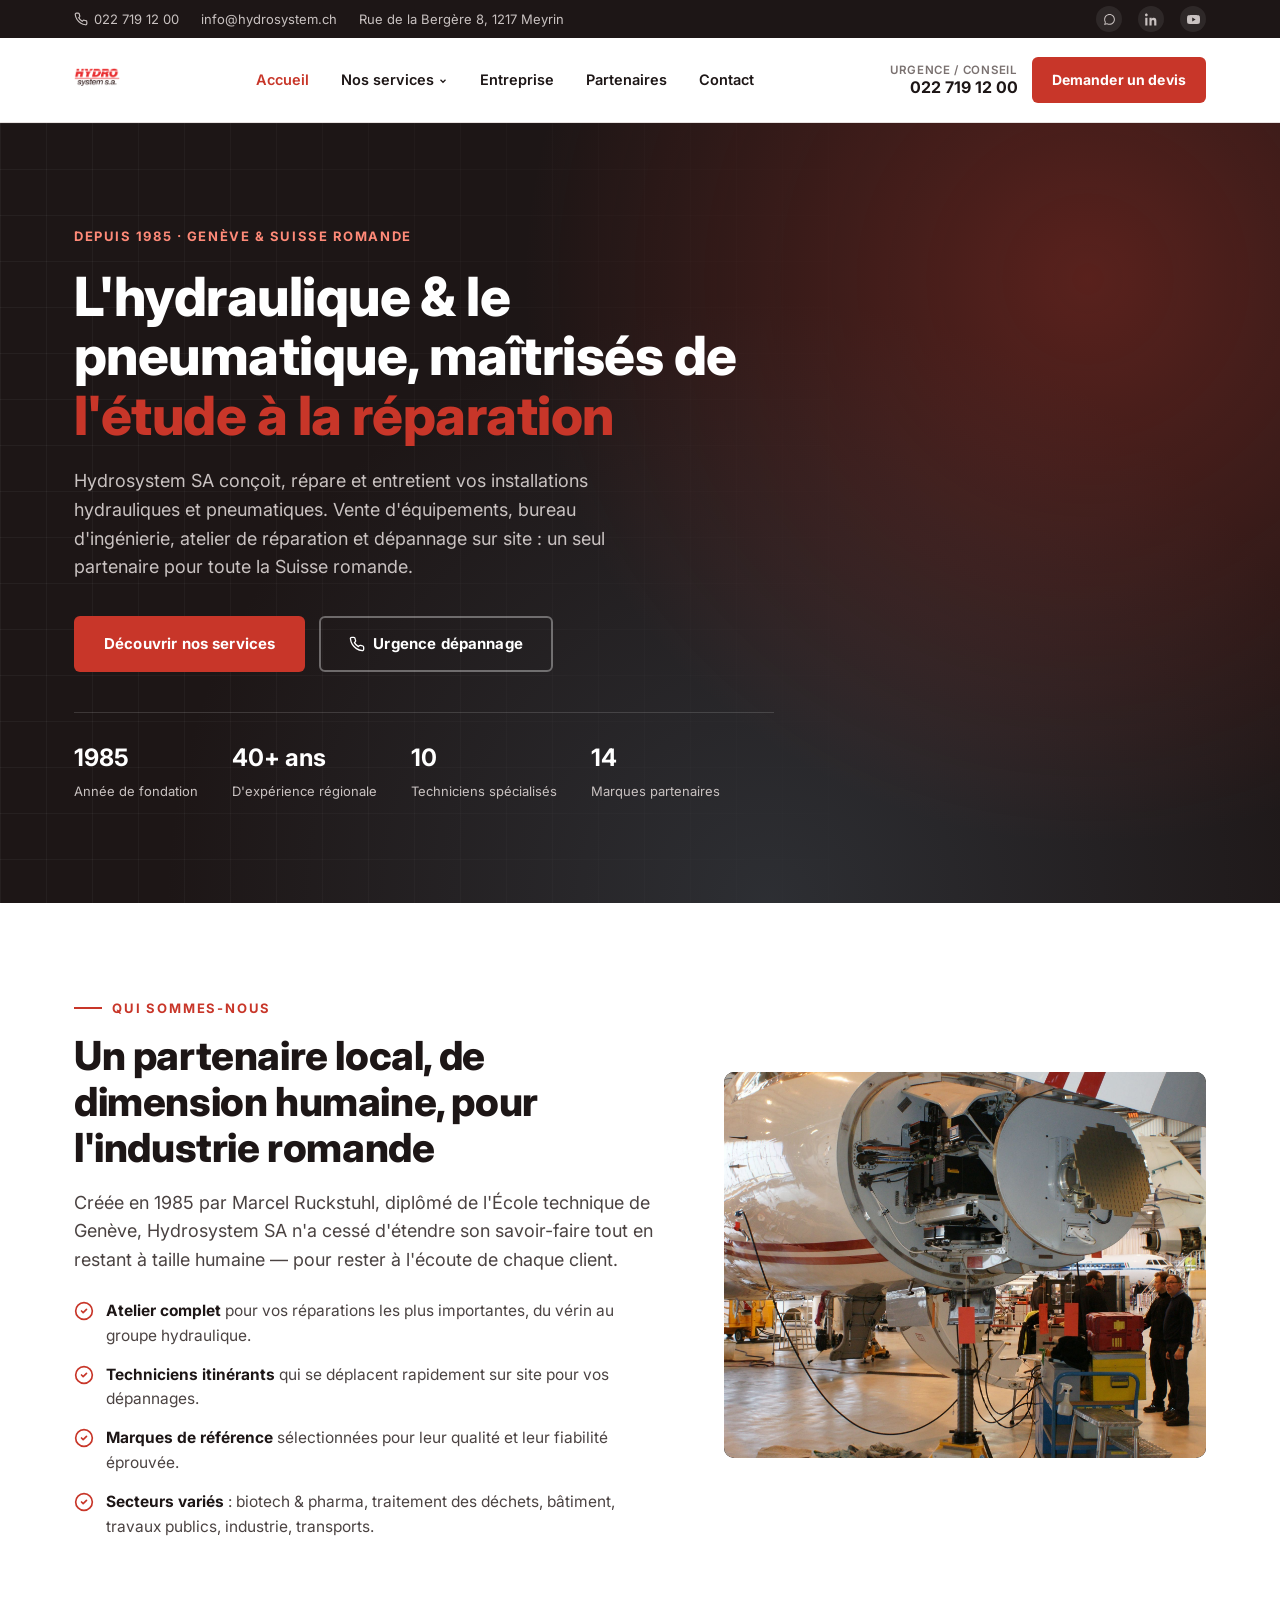
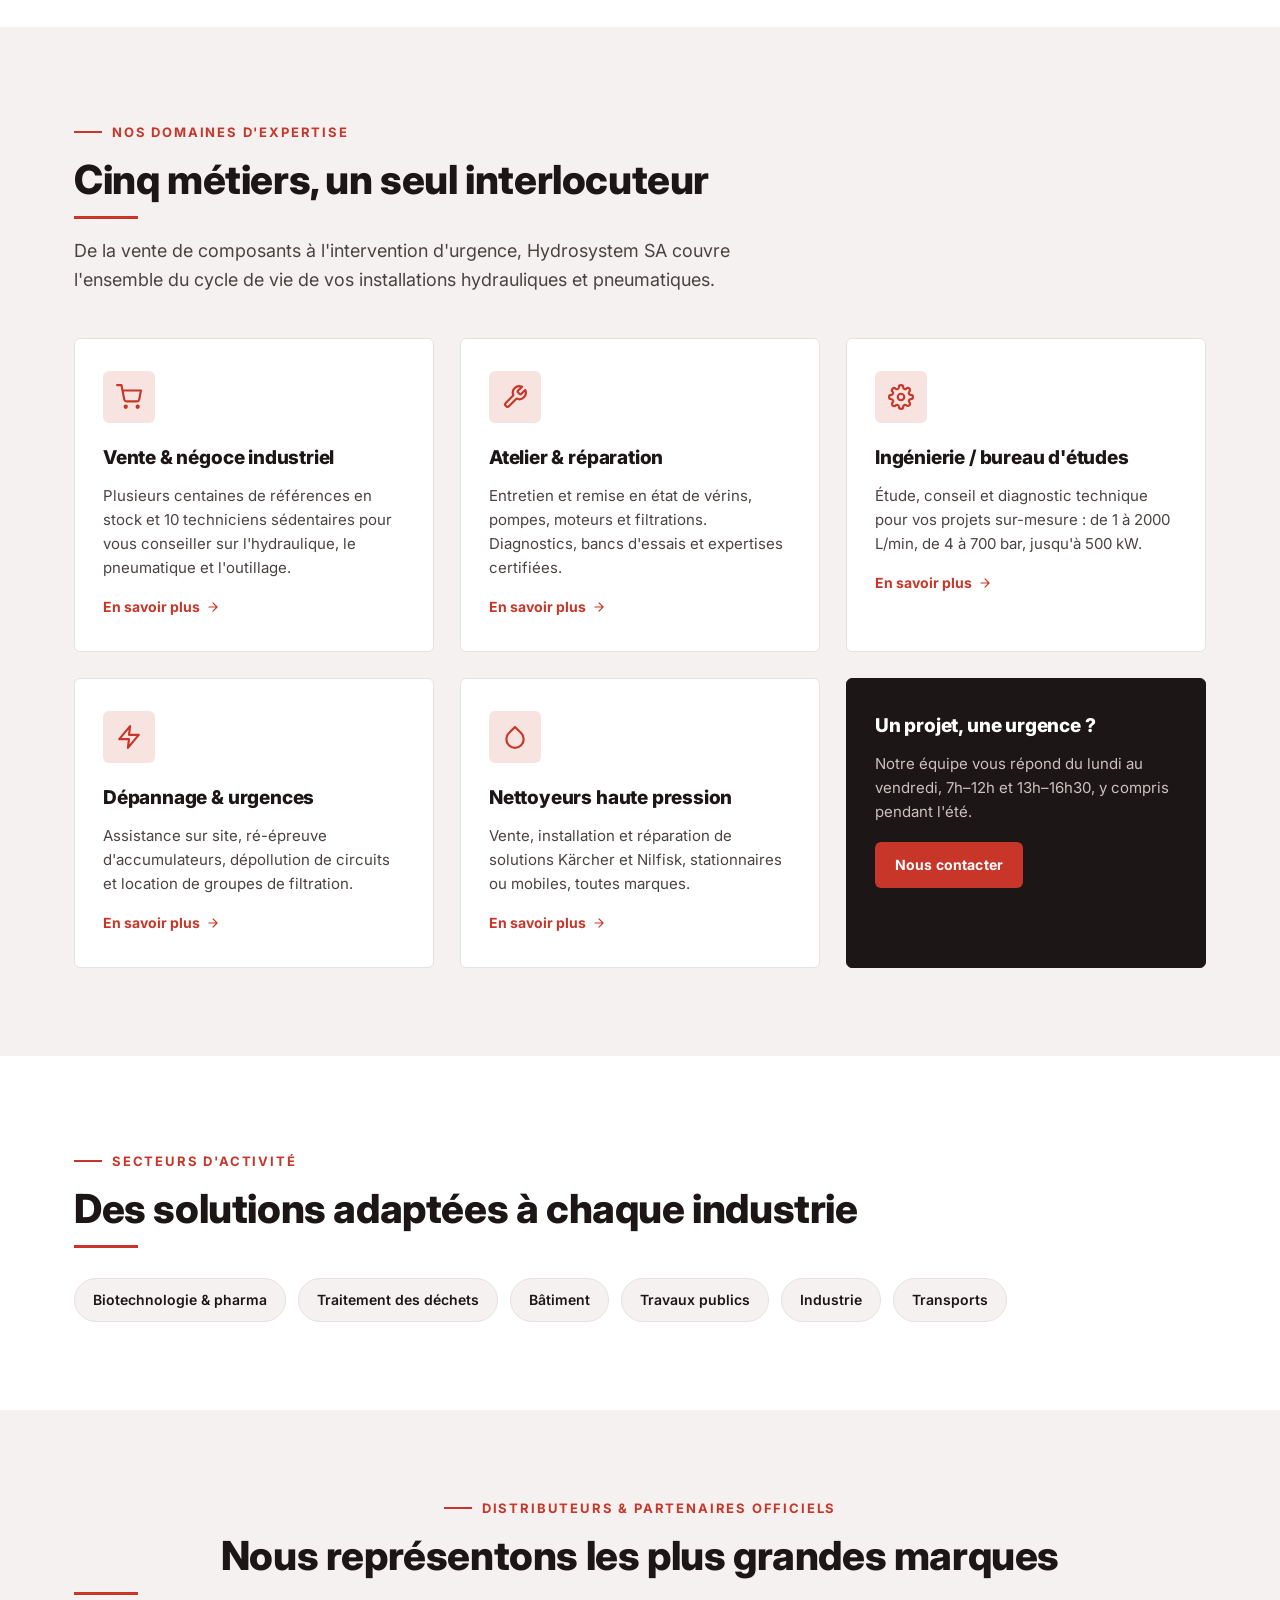
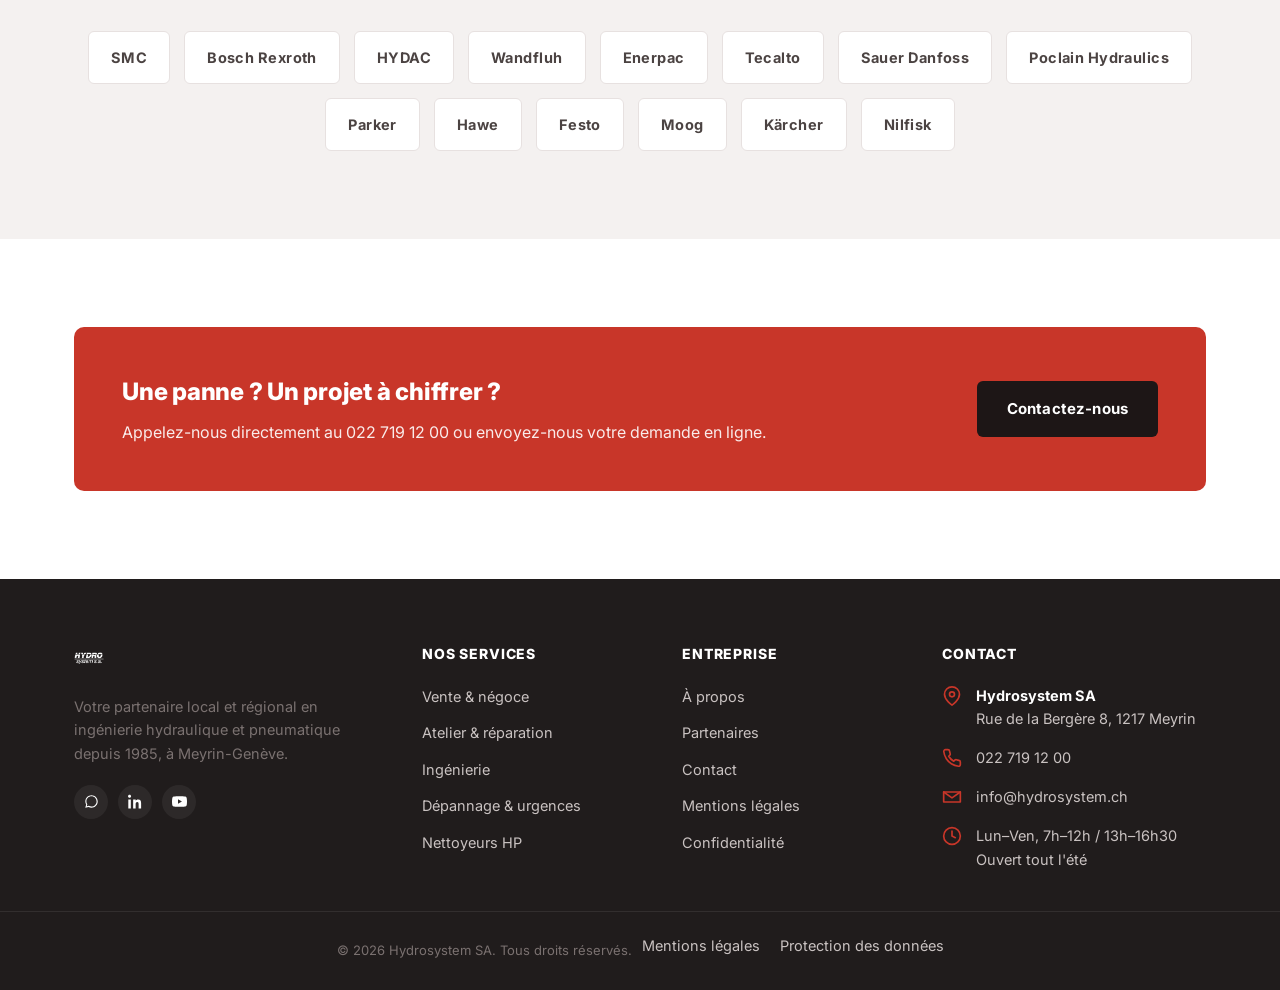
==== index.html @ 52e474c5 "Add files via upload" ====
<!DOCTYPE html>
<html lang="fr">
<head>
<meta charset="UTF-8">
<meta name="viewport" content="width=device-width, initial-scale=1.0">
<title>Hydrosystem SA — Équipements hydrauliques &amp; pneumatiques à Genève</title>
<meta name="description" content="Hydrosystem SA, à Meyrin-Genève depuis 1985 : vente, réparation, ingénierie et dépannage en hydraulique et pneumatique pour l'industrie, le bâtiment et les travaux publics.">
<link rel="icon" href="favicon.png" type="image/png">
<link rel="stylesheet" href="style.css">
</head>
<body>

<div class="topbar">
  <div class="container">
    <div class="topbar__left">
      <a href="tel:+41227191200">
        <svg width="14" height="14" viewBox="0 0 24 24" fill="none" stroke="currentColor" stroke-width="2" stroke-linecap="round" stroke-linejoin="round"><path d="M22 16.92v3a2 2 0 0 1-2.18 2 19.79 19.79 0 0 1-8.63-3.07 19.5 19.5 0 0 1-6-6 19.79 19.79 0 0 1-3.07-8.67A2 2 0 0 1 4.11 2h3a2 2 0 0 1 2 1.72c.127.96.361 1.903.7 2.81a2 2 0 0 1-.45 2.11L8.09 9.91a16 16 0 0 0 6 6l1.27-1.27a2 2 0 0 1 2.11-.45c.907.339 1.85.573 2.81.7A2 2 0 0 1 22 16.92z"/></svg>
        022 719 12 00
      </a>
      <span class="hide-sm">info@hydrosystem.ch</span>
      <span class="hide-sm">Rue de la Bergère 8, 1217 Meyrin</span>
    </div>
    <div class="topbar__right">
      <a href="https://wa.me/+41227191200" aria-label="WhatsApp" target="_blank" rel="noopener">
        <svg viewBox="0 0 24 24" fill="currentColor"><path d="M12.04 2C6.58 2 2.13 6.45 2.13 11.91c0 1.75.46 3.45 1.32 4.95L2.05 22l5.25-1.38a9.9 9.9 0 0 0 4.74 1.21h.01c5.46 0 9.91-4.45 9.91-9.91C21.96 6.45 17.5 2 12.04 2zm0 18.02h-.01a8.1 8.1 0 0 1-4.13-1.13l-.3-.18-3.12.82.83-3.04-.2-.31a8.09 8.09 0 0 1-1.24-4.27c0-4.48 3.65-8.13 8.14-8.13 2.17 0 4.21.85 5.75 2.38a8.08 8.08 0 0 1 2.38 5.75c0 4.49-3.65 8.11-8.1 8.11z"/></svg>
      </a>
      <a href="https://www.linkedin.com/company/hydrosystem-sa/" aria-label="LinkedIn" target="_blank" rel="noopener">
        <svg viewBox="0 0 24 24" fill="currentColor"><path d="M4.98 3.5C4.98 4.88 3.88 6 2.5 6S0 4.88 0 3.5 1.12 1 2.5 1s2.48 1.12 2.48 2.5zM.5 8.75h4V23h-4V8.75zM8.5 8.75h3.83v1.95h.05c.53-1 1.84-2.06 3.79-2.06 4.06 0 4.81 2.67 4.81 6.14V23h-4v-6.62c0-1.58-.03-3.6-2.2-3.6-2.2 0-2.54 1.72-2.54 3.5V23h-4V8.75z"/></svg>
      </a>
      <a href="https://www.youtube.com/watch?v=w4YEk_EdFJM" aria-label="YouTube" target="_blank" rel="noopener">
        <svg viewBox="0 0 24 24" fill="currentColor"><path d="M23.5 6.2a3 3 0 0 0-2.1-2.1C19.5 3.5 12 3.5 12 3.5s-7.5 0-9.4.6A3 3 0 0 0 .5 6.2 31 31 0 0 0 0 12a31 31 0 0 0 .5 5.8 3 3 0 0 0 2.1 2.1c1.9.6 9.4.6 9.4.6s7.5 0 9.4-.6a3 3 0 0 0 2.1-2.1A31 31 0 0 0 24 12a31 31 0 0 0-.5-5.8zM9.6 15.6V8.4l6.3 3.6-6.3 3.6z"/></svg>
      </a>
    </div>
  </div>
</div>

<header class="header">
  <div class="container">
    <a href="index.html" class="logo"><img src="logo.png" alt="Hydrosystem SA"></a>
    <nav>
      <ul class="nav">
        <li><a href="index.html">Accueil</a></li>
        <li>
          <a href="#">Nos services
            <svg class="chev" viewBox="0 0 24 24" fill="none" stroke="currentColor" stroke-width="3"><path d="M6 9l6 6 6-6"/></svg>
          </a>
          <div class="dropdown">
            <a href="vente.html">Vente &amp; négoce industriel</a>
            <a href="reparation.html">Atelier &amp; réparation</a>
            <a href="ingenierie.html">Ingénierie / bureau d'études</a>
            <a href="depannage.html">Dépannage &amp; urgences</a>
            <a href="nettoyeur-haute-pression.html">Nettoyeurs haute pression</a>
          </div>
        </li>
        <li><a href="entreprise.html">Entreprise</a></li>
        <li><a href="partenaires.html">Partenaires</a></li>
        <li><a href="contact.html">Contact</a></li>
      </ul>
      <button class="nav-toggle" aria-label="Menu"><span class="nav-toggle-icon"><i></i><i></i><i></i></span><span class="nav-toggle-label">Menu</span></button>
    </nav>
    <div class="header__actions">
      <div class="header__phone">
        <small>Urgence / conseil</small>
        <strong><a href="tel:+41227191200">022 719 12 00</a></strong>
      </div>
      <a href="contact.html" class="btn btn--primary btn--sm">Demander un devis</a>
    </div>
  </div>
</header>

<main>

  <section class="hero">
    <div class="hero__grid"></div>
    <div class="container">
      <div class="hero__content">
        <div class="hero__eyebrow">Depuis 1985 · Genève &amp; Suisse romande</div>
        <h1>L'hydraulique &amp; le pneumatique, maîtrisés de <span>l'étude à la réparation</span></h1>
        <p class="lede">Hydrosystem SA conçoit, répare et entretient vos installations hydrauliques et pneumatiques. Vente d'équipements, bureau d'ingénierie, atelier de réparation et dépannage sur site : un seul partenaire pour toute la Suisse romande.</p>
        <div class="hero__cta">
          <a href="#services" class="btn btn--primary">Découvrir nos services</a>
          <a href="tel:+41227191200" class="btn btn--outline">
            <svg width="16" height="16" viewBox="0 0 24 24" fill="none" stroke="currentColor" stroke-width="2" stroke-linecap="round" stroke-linejoin="round"><path d="M22 16.92v3a2 2 0 0 1-2.18 2 19.79 19.79 0 0 1-8.63-3.07 19.5 19.5 0 0 1-6-6 19.79 19.79 0 0 1-3.07-8.67A2 2 0 0 1 4.11 2h3a2 2 0 0 1 2 1.72c.127.96.361 1.903.7 2.81a2 2 0 0 1-.45 2.11L8.09 9.91a16 16 0 0 0 6 6l1.27-1.27a2 2 0 0 1 2.11-.45c.907.339 1.85.573 2.81.7A2 2 0 0 1 22 16.92z"/></svg>
            Urgence dépannage
          </a>
        </div>
        <div class="hero__meta">
          <div><strong>1985</strong><span>Année de fondation</span></div>
          <div><strong>40+ ans</strong><span>D'expérience régionale</span></div>
          <div><strong>10</strong><span>Techniciens spécialisés</span></div>
          <div><strong>14</strong><span>Marques partenaires</span></div>
        </div>
      </div>
    </div>
  </section>

  <section class="section">
    <div class="container">
      <div class="split">
        <div class="split__text">
          <div class="eyebrow">Qui sommes-nous</div>
          <h2 class="section-title">Un partenaire local, de dimension humaine, pour l'industrie romande</h2>
          <p class="section-lede" style="margin-bottom:24px;">Créée en 1985 par Marcel Ruckstuhl, diplômé de l'École technique de Genève, Hydrosystem SA n'a cessé d'étendre son savoir-faire tout en restant à taille humaine — pour rester à l'écoute de chaque client.</p>
          <ul class="checklist">
            <li>
              <svg viewBox="0 0 24 24" fill="none" stroke="currentColor" stroke-width="2" stroke-linecap="round" stroke-linejoin="round"><circle cx="12" cy="12" r="10"/><path d="M9 12l2 2 4-4"/></svg>
              <span><strong>Atelier complet</strong> pour vos réparations les plus importantes, du vérin au groupe hydraulique.</span>
            </li>
            <li>
              <svg viewBox="0 0 24 24" fill="none" stroke="currentColor" stroke-width="2" stroke-linecap="round" stroke-linejoin="round"><circle cx="12" cy="12" r="10"/><path d="M9 12l2 2 4-4"/></svg>
              <span><strong>Techniciens itinérants</strong> qui se déplacent rapidement sur site pour vos dépannages.</span>
            </li>
            <li>
              <svg viewBox="0 0 24 24" fill="none" stroke="currentColor" stroke-width="2" stroke-linecap="round" stroke-linejoin="round"><circle cx="12" cy="12" r="10"/><path d="M9 12l2 2 4-4"/></svg>
              <span><strong>Marques de référence</strong> sélectionnées pour leur qualité et leur fiabilité éprouvée.</span>
            </li>
            <li>
              <svg viewBox="0 0 24 24" fill="none" stroke="currentColor" stroke-width="2" stroke-linecap="round" stroke-linejoin="round"><circle cx="12" cy="12" r="10"/><path d="M9 12l2 2 4-4"/></svg>
              <span><strong>Secteurs variés</strong> : biotech &amp; pharma, traitement des déchets, bâtiment, travaux publics, industrie, transports.</span>
            </li>
          </ul>
        </div>
        <div class="split__media">
          <div class="media-panel has-photo">
            <img src="hydrosystem-atelier-1.jpg" alt="Atelier de réparation hydraulique Hydrosystem SA à Meyrin">
          </div>
        </div>
      </div>
    </div>
  </section>

  <section class="section section--gray" id="services">
    <div class="container">
      <div class="eyebrow">Nos domaines d'expertise</div>
      <h2 class="section-title section-title--underline">Cinq métiers, un seul interlocuteur</h2>
      <p class="section-lede" style="margin-bottom:44px;">De la vente de composants à l'intervention d'urgence, Hydrosystem SA couvre l'ensemble du cycle de vie de vos installations hydrauliques et pneumatiques.</p>

      <div class="grid grid--3">
        <div class="card">
          <div class="card__icon">
            <svg viewBox="0 0 24 24" fill="none" stroke="currentColor" stroke-width="2" stroke-linecap="round" stroke-linejoin="round"><circle cx="9" cy="21" r="1"/><circle cx="20" cy="21" r="1"/><path d="M1 1h4l2.68 13.39a2 2 0 0 0 2 1.61h9.72a2 2 0 0 0 2-1.61L23 6H6"/></svg>
          </div>
          <h3>Vente &amp; négoce industriel</h3>
          <p>Plusieurs centaines de références en stock et 10 techniciens sédentaires pour vous conseiller sur l'hydraulique, le pneumatique et l'outillage.</p>
          <a href="vente.html" class="card__link">En savoir plus
            <svg viewBox="0 0 24 24" fill="none" stroke="currentColor" stroke-width="2" stroke-linecap="round" stroke-linejoin="round"><path d="M5 12h14M12 5l7 7-7 7"/></svg>
          </a>
        </div>

        <div class="card">
          <div class="card__icon">
            <svg viewBox="0 0 24 24" fill="none" stroke="currentColor" stroke-width="2" stroke-linecap="round" stroke-linejoin="round"><path d="M14.7 6.3a1 1 0 0 0 0 1.4l1.6 1.6a1 1 0 0 0 1.4 0l3.77-3.77a6 6 0 0 1-7.94 7.94l-6.91 6.91a2.12 2.12 0 0 1-3-3l6.91-6.91a6 6 0 0 1 7.94-7.94l-3.76 3.76z"/></svg>
          </div>
          <h3>Atelier &amp; réparation</h3>
          <p>Entretien et remise en état de vérins, pompes, moteurs et filtrations. Diagnostics, bancs d'essais et expertises certifiées.</p>
          <a href="reparation.html" class="card__link">En savoir plus
            <svg viewBox="0 0 24 24" fill="none" stroke="currentColor" stroke-width="2" stroke-linecap="round" stroke-linejoin="round"><path d="M5 12h14M12 5l7 7-7 7"/></svg>
          </a>
        </div>

        <div class="card">
          <div class="card__icon">
            <svg viewBox="0 0 24 24" fill="none" stroke="currentColor" stroke-width="2" stroke-linecap="round" stroke-linejoin="round"><circle cx="12" cy="12" r="3"/><path d="M19.4 15a1.65 1.65 0 0 0 .33 1.82l.06.06a2 2 0 1 1-2.83 2.83l-.06-.06a1.65 1.65 0 0 0-1.82-.33 1.65 1.65 0 0 0-1 1.51V21a2 2 0 0 1-4 0v-.09A1.65 1.65 0 0 0 9 19.4a1.65 1.65 0 0 0-1.82.33l-.06.06a2 2 0 1 1-2.83-2.83l.06-.06a1.65 1.65 0 0 0 .33-1.82 1.65 1.65 0 0 0-1.51-1H3a2 2 0 0 1 0-4h.09A1.65 1.65 0 0 0 4.6 9a1.65 1.65 0 0 0-.33-1.82l-.06-.06a2 2 0 1 1 2.83-2.83l.06.06a1.65 1.65 0 0 0 1.82.33H9a1.65 1.65 0 0 0 1-1.51V3a2 2 0 0 1 4 0v.09a1.65 1.65 0 0 0 1 1.51 1.65 1.65 0 0 0 1.82-.33l.06-.06a2 2 0 1 1 2.83 2.83l-.06.06a1.65 1.65 0 0 0-.33 1.82V9a1.65 1.65 0 0 0 1.51 1H21a2 2 0 0 1 0 4h-.09a1.65 1.65 0 0 0-1.51 1z"/></svg>
          </div>
          <h3>Ingénierie / bureau d'études</h3>
          <p>Étude, conseil et diagnostic technique pour vos projets sur-mesure : de 1 à 2000 L/min, de 4 à 700 bar, jusqu'à 500 kW.</p>
          <a href="ingenierie.html" class="card__link">En savoir plus
            <svg viewBox="0 0 24 24" fill="none" stroke="currentColor" stroke-width="2" stroke-linecap="round" stroke-linejoin="round"><path d="M5 12h14M12 5l7 7-7 7"/></svg>
          </a>
        </div>

        <div class="card">
          <div class="card__icon">
            <svg viewBox="0 0 24 24" fill="none" stroke="currentColor" stroke-width="2" stroke-linecap="round" stroke-linejoin="round"><path d="M13 2L3 14h9l-1 8 10-12h-9l1-8z"/></svg>
          </div>
          <h3>Dépannage &amp; urgences</h3>
          <p>Assistance sur site, ré-épreuve d'accumulateurs, dépollution de circuits et location de groupes de filtration.</p>
          <a href="depannage.html" class="card__link">En savoir plus
            <svg viewBox="0 0 24 24" fill="none" stroke="currentColor" stroke-width="2" stroke-linecap="round" stroke-linejoin="round"><path d="M5 12h14M12 5l7 7-7 7"/></svg>
          </a>
        </div>

        <div class="card">
          <div class="card__icon">
            <svg viewBox="0 0 24 24" fill="none" stroke="currentColor" stroke-width="2" stroke-linecap="round" stroke-linejoin="round"><path d="M12 2.69l5.66 5.66a8 8 0 1 1-11.31 0z"/></svg>
          </div>
          <h3>Nettoyeurs haute pression</h3>
          <p>Vente, installation et réparation de solutions Kärcher et Nilfisk, stationnaires ou mobiles, toutes marques.</p>
          <a href="nettoyeur-haute-pression.html" class="card__link">En savoir plus
            <svg viewBox="0 0 24 24" fill="none" stroke="currentColor" stroke-width="2" stroke-linecap="round" stroke-linejoin="round"><path d="M5 12h14M12 5l7 7-7 7"/></svg>
          </a>
        </div>

        <div class="card" style="background:var(--ink); border-color:var(--ink); color:#fff;">
          <h3 style="color:#fff;">Un projet, une urgence ?</h3>
          <p style="color:var(--gray-300);">Notre équipe vous répond du lundi au vendredi, 7h–12h et 13h–16h30, y compris pendant l'été.</p>
          <a href="contact.html" class="btn btn--primary btn--sm" style="margin-top:18px;">Nous contacter</a>
        </div>
      </div>
    </div>
  </section>

  <section class="section">
    <div class="container">
      <div class="eyebrow">Secteurs d'activité</div>
      <h2 class="section-title section-title--underline">Des solutions adaptées à chaque industrie</h2>
      <div class="tag-grid" style="margin-top:30px;">
        <span class="tag">Biotechnologie &amp; pharma</span>
        <span class="tag">Traitement des déchets</span>
        <span class="tag">Bâtiment</span>
        <span class="tag">Travaux publics</span>
        <span class="tag">Industrie</span>
        <span class="tag">Transports</span>
      </div>
    </div>
  </section>

  <section class="section section--gray">
    <div class="container">
      <div class="eyebrow" style="justify-content:center; display:flex;">Distributeurs &amp; partenaires officiels</div>
      <h2 class="section-title section-title--underline" style="text-align:center;">Nous représentons les plus grandes marques</h2>
      <div class="partners" style="margin-top:36px;">
        <span class="partner-badge">SMC</span>
        <span class="partner-badge">Bosch Rexroth</span>
        <span class="partner-badge">HYDAC</span>
        <span class="partner-badge">Wandfluh</span>
        <span class="partner-badge">Enerpac</span>
        <span class="partner-badge">Tecalto</span>
        <span class="partner-badge">Sauer Danfoss</span>
        <span class="partner-badge">Poclain Hydraulics</span>
        <span class="partner-badge">Parker</span>
        <span class="partner-badge">Hawe</span>
        <span class="partner-badge">Festo</span>
        <span class="partner-badge">Moog</span>
        <span class="partner-badge">Kärcher</span>
        <span class="partner-badge">Nilfisk</span>
      </div>
    </div>
  </section>

  <section class="section">
    <div class="container">
      <div class="cta-banner">
        <div>
          <h3>Une panne ? Un projet à chiffrer ?</h3>
          <p>Appelez-nous directement au 022 719 12 00 ou envoyez-nous votre demande en ligne.</p>
        </div>
        <a href="contact.html" class="btn btn--primary">Contactez-nous</a>
      </div>
    </div>
  </section>

</main>

<footer class="footer">
  <div class="footer__top">
    <div class="container footer__grid">
      <div class="footer__brand">
        <img src="logo.png" alt="Hydrosystem SA" style="filter:brightness(0) invert(1);">
        <p>Votre partenaire local et régional en ingénierie hydraulique et pneumatique depuis 1985, à Meyrin-Genève.</p>
        <div class="footer__social">
          <a href="https://wa.me/+41227191200" aria-label="WhatsApp" target="_blank" rel="noopener"><svg viewBox="0 0 24 24" fill="currentColor"><path d="M12.04 2C6.58 2 2.13 6.45 2.13 11.91c0 1.75.46 3.45 1.32 4.95L2.05 22l5.25-1.38a9.9 9.9 0 0 0 4.74 1.21h.01c5.46 0 9.91-4.45 9.91-9.91C21.96 6.45 17.5 2 12.04 2zm0 18.02h-.01a8.1 8.1 0 0 1-4.13-1.13l-.3-.18-3.12.82.83-3.04-.2-.31a8.09 8.09 0 0 1-1.24-4.27c0-4.48 3.65-8.13 8.14-8.13 2.17 0 4.21.85 5.75 2.38a8.08 8.08 0 0 1 2.38 5.75c0 4.49-3.65 8.11-8.1 8.11z"/></svg></a>
          <a href="https://www.linkedin.com/company/hydrosystem-sa/" aria-label="LinkedIn" target="_blank" rel="noopener"><svg viewBox="0 0 24 24" fill="currentColor"><path d="M4.98 3.5C4.98 4.88 3.88 6 2.5 6S0 4.88 0 3.5 1.12 1 2.5 1s2.48 1.12 2.48 2.5zM.5 8.75h4V23h-4V8.75zM8.5 8.75h3.83v1.95h.05c.53-1 1.84-2.06 3.79-2.06 4.06 0 4.81 2.67 4.81 6.14V23h-4v-6.62c0-1.58-.03-3.6-2.2-3.6-2.2 0-2.54 1.72-2.54 3.5V23h-4V8.75z"/></svg></a>
          <a href="https://www.youtube.com/watch?v=w4YEk_EdFJM" aria-label="YouTube" target="_blank" rel="noopener"><svg viewBox="0 0 24 24" fill="currentColor"><path d="M23.5 6.2a3 3 0 0 0-2.1-2.1C19.5 3.5 12 3.5 12 3.5s-7.5 0-9.4.6A3 3 0 0 0 .5 6.2 31 31 0 0 0 0 12a31 31 0 0 0 .5 5.8 3 3 0 0 0 2.1 2.1c1.9.6 9.4.6 9.4.6s7.5 0 9.4-.6a3 3 0 0 0 2.1-2.1A31 31 0 0 0 24 12a31 31 0 0 0-.5-5.8zM9.6 15.6V8.4l6.3 3.6-6.3 3.6z"/></svg></a>
        </div>
      </div>
      <div>
        <h4>Nos services</h4>
        <ul>
          <li><a href="vente.html">Vente &amp; négoce</a></li>
          <li><a href="reparation.html">Atelier &amp; réparation</a></li>
          <li><a href="ingenierie.html">Ingénierie</a></li>
          <li><a href="depannage.html">Dépannage &amp; urgences</a></li>
          <li><a href="nettoyeur-haute-pression.html">Nettoyeurs HP</a></li>
        </ul>
      </div>
      <div>
        <h4>Entreprise</h4>
        <ul>
          <li><a href="entreprise.html">À propos</a></li>
          <li><a href="partenaires.html">Partenaires</a></li>
          <li><a href="contact.html">Contact</a></li>
          <li><a href="mentions-legales.html">Mentions légales</a></li>
          <li><a href="privacy.html">Confidentialité</a></li>
        </ul>
      </div>
      <div>
        <h4>Contact</h4>
        <div class="info-row">
          <svg viewBox="0 0 24 24" fill="none" stroke="currentColor" stroke-width="2" stroke-linecap="round" stroke-linejoin="round"><path d="M21 10c0 7-9 13-9 13s-9-6-9-13a9 9 0 0 1 18 0z"/><circle cx="12" cy="10" r="3"/></svg>
          <div><strong>Hydrosystem SA</strong>Rue de la Bergère 8, 1217 Meyrin</div>
        </div>
        <div class="info-row">
          <svg viewBox="0 0 24 24" fill="none" stroke="currentColor" stroke-width="2" stroke-linecap="round" stroke-linejoin="round"><path d="M22 16.92v3a2 2 0 0 1-2.18 2 19.79 19.79 0 0 1-8.63-3.07 19.5 19.5 0 0 1-6-6 19.79 19.79 0 0 1-3.07-8.67A2 2 0 0 1 4.11 2h3a2 2 0 0 1 2 1.72c.127.96.361 1.903.7 2.81a2 2 0 0 1-.45 2.11L8.09 9.91a16 16 0 0 0 6 6l1.27-1.27a2 2 0 0 1 2.11-.45c.907.339 1.85.573 2.81.7A2 2 0 0 1 22 16.92z"/></svg>
          <div><a href="tel:+41227191200">022 719 12 00</a></div>
        </div>
        <div class="info-row">
          <svg viewBox="0 0 24 24" fill="none" stroke="currentColor" stroke-width="2" stroke-linecap="round" stroke-linejoin="round"><path d="M4 4h16v16H4z" fill="none" stroke="none"/><path d="M22 6l-10 7L2 6"/><path d="M2 6h20v12H2z"/></svg>
          <div><a href="mailto:info@hydrosystem.ch">info@hydrosystem.ch</a></div>
        </div>
        <div class="info-row">
          <svg viewBox="0 0 24 24" fill="none" stroke="currentColor" stroke-width="2" stroke-linecap="round" stroke-linejoin="round"><circle cx="12" cy="12" r="10"/><path d="M12 6v6l4 2"/></svg>
          <div>Lun–Ven, 7h–12h / 13h–16h30<br>Ouvert tout l'été</div>
        </div>
      </div>
    </div>
  </div>
  <div class="footer__bottom">
    <div class="container" style="display:flex; justify-content:space-between; align-items:center; flex-wrap:wrap; gap:10px;">
      <span>© 2026 Hydrosystem SA. Tous droits réservés.</span>
      <ul>
        <li><a href="mentions-legales.html">Mentions légales</a></li>
        <li><a href="privacy.html">Protection des données</a></li>
      </ul>
    </div>
  </div>
</footer>

<script src="main.js"></script>
</body>
</html>
---- style.css ----
/* ==========================================================================
   Hydrosystem SA — Design system
   Palette extraite du logo officiel : rouge #C83629, noir chaud #1D1616
   ========================================================================== */

@import url('https://fonts.googleapis.com/css2?family=Inter:wght@400;500;600;700;800&display=swap');

:root {
  --red: #C83629;
  --red-dark: #9C2A1F;
  --red-light: #F7E4E1;
  --ink: #1D1616;
  --ink-soft: #2A2222;
  --steel: #3D4750;
  --gray-900: #201C1C;
  --gray-700: #4B4342;
  --gray-500: #7A7170;
  --gray-300: #C9C2C1;
  --gray-200: #E7E1E0;
  --gray-100: #F4F1F0;
  --white: #FFFFFF;

  --font: 'Inter', -apple-system, BlinkMacSystemFont, 'Segoe UI', Arial, sans-serif;

  --container: 1180px;
  --radius: 6px;
  --shadow: 0 10px 30px rgba(29, 22, 22, 0.08);
  --shadow-lg: 0 20px 50px rgba(29, 22, 22, 0.16);
}

* { box-sizing: border-box; }
html { scroll-behavior: smooth; }

body {
  margin: 0;
  font-family: var(--font);
  color: var(--ink);
  background: var(--white);
  line-height: 1.6;
  -webkit-font-smoothing: antialiased;
}

img { max-width: 100%; display: block; }
a { color: inherit; text-decoration: none; }
ul { margin: 0; padding: 0; list-style: none; }
h1, h2, h3, h4 { margin: 0; font-weight: 800; letter-spacing: -0.01em; }
p { margin: 0; }

.container {
  max-width: var(--container);
  margin: 0 auto;
  padding: 0 24px;
}

.section {
  padding: 88px 0;
}
.section--tight { padding: 56px 0; }
.section--gray { background: var(--gray-100); }
.section--dark {
  background: var(--ink);
  color: var(--white);
}

.eyebrow {
  display: inline-flex;
  align-items: center;
  gap: 10px;
  font-size: 13px;
  font-weight: 700;
  letter-spacing: 0.14em;
  text-transform: uppercase;
  color: var(--red);
  margin-bottom: 14px;
}
.eyebrow::before {
  content: "";
  width: 28px;
  height: 2px;
  background: var(--red);
  display: inline-block;
}

.section-title {
  font-size: clamp(28px, 3.4vw, 40px);
  line-height: 1.15;
  margin-bottom: 18px;
}
.section-title--underline {
  padding-bottom: 16px;
  position: relative;
}
.section-title--underline::after {
  content: "";
  position: absolute;
  left: 0;
  bottom: 0;
  width: 64px;
  height: 3px;
  background: var(--red);
}

.section-lede {
  font-size: 18px;
  color: var(--gray-700);
  max-width: 680px;
}

/* Buttons ---------------------------------------------------------------- */
.btn {
  display: inline-flex;
  align-items: center;
  justify-content: center;
  gap: 8px;
  padding: 14px 28px;
  border-radius: var(--radius);
  font-weight: 700;
  font-size: 15px;
  letter-spacing: 0.01em;
  border: 2px solid transparent;
  cursor: pointer;
  transition: all 0.18s ease;
  white-space: nowrap;
}
.btn--primary {
  background: var(--red);
  color: var(--white);
}
.btn--primary:hover { background: var(--red-dark); }
.btn--outline {
  border-color: rgba(255,255,255,0.35);
  color: var(--white);
  background: transparent;
}
.btn--outline:hover { border-color: var(--white); background: rgba(255,255,255,0.08); }
.btn--outline-dark {
  border-color: var(--gray-300);
  color: var(--ink);
  background: transparent;
}
.btn--outline-dark:hover { border-color: var(--ink); background: var(--gray-100); }
.btn--sm { padding: 10px 18px; font-size: 14px; }

/* Top utility bar ---------------------------------------------------------- */
.topbar {
  background: var(--ink);
  color: var(--gray-300);
  font-size: 13px;
}
.topbar .container {
  display: flex;
  align-items: center;
  justify-content: space-between;
  height: 38px;
}
.topbar__left { display: flex; gap: 22px; align-items: center; }
.topbar__left a { color: var(--gray-300); display: inline-flex; align-items: center; gap: 6px; }
.topbar__left a:hover { color: var(--white); }
.topbar__right { display: flex; gap: 16px; align-items: center; }
.topbar__right a {
  width: 26px; height: 26px;
  display: inline-flex; align-items: center; justify-content: center;
  border-radius: 50%;
  background: rgba(255,255,255,0.08);
  color: var(--gray-300);
}
.topbar__right a:hover { background: var(--red); color: var(--white); }
.topbar__right svg { width: 13px; height: 13px; }

/* Header ------------------------------------------------------------------ */
.header {
  position: sticky;
  top: 0;
  z-index: 100;
  background: var(--white);
  border-bottom: 1px solid var(--gray-200);
}
.header .container {
  display: flex;
  align-items: center;
  justify-content: space-between;
  height: 84px;
}
.logo img { height: 52px; width: auto; }

.nav { display: flex; align-items: center; gap: 4px; }
.nav > li { position: relative; }
.nav > li > a {
  display: flex;
  align-items: center;
  gap: 4px;
  padding: 14px 14px;
  font-size: 14.5px;
  font-weight: 600;
  color: var(--ink);
}
.nav > li > a:hover, .nav > li.is-active > a { color: var(--red); }
.nav svg.chev { width: 10px; height: 10px; margin-top: 1px; transition: transform .15s; }
.nav > li:hover svg.chev { transform: rotate(180deg); }

.dropdown {
  position: absolute;
  top: 100%;
  left: 0;
  min-width: 260px;
  background: var(--white);
  border: 1px solid var(--gray-200);
  border-radius: var(--radius);
  box-shadow: var(--shadow-lg);
  padding: 8px;
  opacity: 0;
  visibility: hidden;
  transform: translateY(6px);
  transition: all 0.15s ease;
}
.nav > li:hover .dropdown {
  opacity: 1;
  visibility: visible;
  transform: translateY(0);
}
.dropdown a {
  display: block;
  padding: 11px 14px;
  border-radius: 4px;
  font-size: 14px;
  font-weight: 500;
  color: var(--gray-700);
}
.dropdown a:hover { background: var(--gray-100); color: var(--red); }

.header__actions { display: flex; align-items: center; gap: 14px; }
.header__phone {
  display: flex;
  flex-direction: column;
  line-height: 1.25;
  text-align: right;
}
.header__phone small { font-size: 11.5px; color: var(--gray-500); font-weight: 600; text-transform: uppercase; letter-spacing: 0.06em; }
.header__phone strong { font-size: 16px; color: var(--ink); }

.nav-toggle {
  display: none;
  flex-direction: column;
  background: none;
  border: none;
  cursor: pointer;
  width: auto; height: auto;
  align-items: center;
  justify-content: center;
  gap: 3px;
  padding: 6px 4px;
}
.nav-toggle-icon {
  display: flex;
  flex-direction: column;
  gap: 4px;
}
.nav-toggle-icon i {
  display: block;
  width: 22px;
  height: 2px;
  border-radius: 1px;
  background: var(--ink);
  transition: all .2s;
}
.nav-toggle-label {
  font-size: 10px;
  font-weight: 700;
  text-transform: uppercase;
  letter-spacing: 0.05em;
  color: var(--ink);
}

/* Hero ---------------------------------------------------------------------*/
.hero {
  position: relative;
  background: var(--ink);
  color: var(--white);
  overflow: hidden;
  padding: 100px 0;
}
.hero::before {
  content: "";
  position: absolute;
  inset: 0;
  background:
    radial-gradient(circle at 85% 20%, rgba(200,54,41,0.35), transparent 45%),
    radial-gradient(circle at 60% 100%, rgba(61,71,80,0.5), transparent 55%);
  pointer-events: none;
}
.hero__grid {
  position: absolute;
  inset: 0;
  background-image:
    linear-gradient(rgba(255,255,255,0.045) 1px, transparent 1px),
    linear-gradient(90deg, rgba(255,255,255,0.045) 1px, transparent 1px);
  background-size: 46px 46px;
  mask-image: linear-gradient(to right, black, transparent 75%);
}
.hero .container { position: relative; z-index: 2; }
.hero__content { max-width: 700px; }
.hero__eyebrow {
  display: inline-flex;
  align-items: center;
  gap: 8px;
  font-size: 13px;
  font-weight: 700;
  letter-spacing: 0.12em;
  text-transform: uppercase;
  color: #FF8A78;
  margin-bottom: 20px;
}
.hero h1 {
  font-size: clamp(34px, 5vw, 54px);
  line-height: 1.1;
  margin-bottom: 22px;
}
.hero h1 span { color: var(--red); }
.hero p.lede {
  font-size: 18px;
  color: var(--gray-300);
  max-width: 560px;
  margin-bottom: 34px;
}
.hero__cta { display: flex; gap: 14px; flex-wrap: wrap; margin-bottom: 40px; }
.hero__meta {
  display: flex;
  gap: 34px;
  flex-wrap: wrap;
  border-top: 1px solid rgba(255,255,255,0.14);
  padding-top: 26px;
}
.hero__meta div strong { display: block; font-size: 24px; color: var(--white); }
.hero__meta div span { font-size: 13px; color: var(--gray-300); }

/* Page header (sub pages) --------------------------------------------------*/
.pagehead {
  position: relative;
  background: var(--ink);
  color: var(--white);
  padding: 64px 0 56px;
  overflow: hidden;
}
.pagehead::before {
  content: "";
  position: absolute;
  inset: 0;
  background: radial-gradient(circle at 90% 0%, rgba(200,54,41,0.4), transparent 50%);
}
.pagehead .container { position: relative; z-index: 2; }
.breadcrumb {
  display: flex;
  gap: 8px;
  align-items: center;
  font-size: 13px;
  color: var(--gray-300);
  margin-bottom: 16px;
  text-transform: uppercase;
  letter-spacing: 0.05em;
}
.breadcrumb a:hover { color: var(--white); }
.pagehead h1 { font-size: clamp(28px, 4vw, 42px); max-width: 720px; }
.pagehead p { margin-top: 16px; font-size: 17px; color: var(--gray-300); max-width: 620px; }

/* Cards --------------------------------------------------------------------*/
.grid {
  display: grid;
  gap: 26px;
}
.grid--3 { grid-template-columns: repeat(3, 1fr); }
.grid--2 { grid-template-columns: repeat(2, 1fr); }
.grid--4 { grid-template-columns: repeat(4, 1fr); }

.card {
  background: var(--white);
  border: 1px solid var(--gray-200);
  border-radius: var(--radius);
  padding: 32px 28px;
  transition: transform .18s ease, box-shadow .18s ease, border-color .18s ease;
}
.card:hover {
  transform: translateY(-4px);
  box-shadow: var(--shadow);
  border-color: transparent;
}
.card__icon {
  width: 52px; height: 52px;
  display: flex; align-items: center; justify-content: center;
  background: var(--red-light);
  border-radius: var(--radius);
  color: var(--red);
  margin-bottom: 20px;
}
.card__icon svg { width: 26px; height: 26px; }
.card h3 { font-size: 19px; margin-bottom: 10px; }
.card p { color: var(--gray-700); font-size: 15px; }
.card__link {
  display: inline-flex;
  align-items: center;
  gap: 6px;
  margin-top: 16px;
  font-size: 14px;
  font-weight: 700;
  color: var(--red);
}
.card__link svg { width: 14px; height: 14px; transition: transform .15s; }
.card:hover .card__link svg { transform: translateX(3px); }

/* Feature list ---------------------------------------------------------- */
.checklist { display: grid; gap: 14px; }
.checklist li {
  display: flex;
  gap: 12px;
  align-items: flex-start;
  font-size: 15.5px;
  color: var(--gray-700);
}
.checklist li svg {
  width: 20px; height: 20px;
  flex-shrink: 0;
  color: var(--red);
  margin-top: 2px;
}
.checklist strong { color: var(--ink); }

/* Stats bar ----------------------------------------------------------------*/
.stats {
  display: grid;
  grid-template-columns: repeat(4, 1fr);
  gap: 24px;
  text-align: center;
}
.stats div strong {
  display: block;
  font-size: clamp(30px, 3.4vw, 42px);
  color: var(--red);
  font-weight: 800;
}
.stats div span { font-size: 14px; color: var(--gray-700); font-weight: 500; }

/* Two column layout --------------------------------------------------------*/
.split {
  display: grid;
  grid-template-columns: 1.1fr 0.9fr;
  gap: 60px;
  align-items: center;
}
.split.reverse .split__media { order: 2; }

.media-panel {
  background: var(--ink);
  border-radius: 10px;
  aspect-ratio: 4/3.2;
  position: relative;
  overflow: hidden;
  display: flex;
  align-items: center;
  justify-content: center;
}
.media-panel::before {
  content: "";
  position: absolute; inset: 0;
  background:
    radial-gradient(circle at 20% 20%, rgba(200,54,41,0.45), transparent 50%),
    repeating-linear-gradient(135deg, rgba(255,255,255,0.045) 0 2px, transparent 2px 22px);
}
.media-panel svg { width: 34%; height: 34%; color: rgba(255,255,255,0.9); position: relative; z-index: 1; }
.media-panel.has-photo::before { display: none; }
.media-panel.has-photo img {
  width: 100%; height: 100%;
  object-fit: cover;
  position: relative;
  z-index: 1;
  border-radius: 10px;
}

/* Photo gallery grid (atelier) ------------------------------------------- */
.photo-grid {
  display: grid;
  grid-template-columns: 1.3fr 1fr;
  gap: 16px;
}
.photo-grid img {
  width: 100%; height: 100%;
  object-fit: cover;
  border-radius: 10px;
}
.photo-grid .tall { grid-row: span 2; aspect-ratio: 3/4; }
.photo-grid .wide { aspect-ratio: 4/3; }

/* Brand photo card (nettoyeurs) ------------------------------------------ */
.brand-photo-card {
  border: 1px solid var(--gray-200);
  border-radius: var(--radius);
  overflow: hidden;
  background: var(--white);
  transition: transform .18s ease, box-shadow .18s ease;
}
.brand-photo-card:hover { transform: translateY(-4px); box-shadow: var(--shadow); }
.brand-photo-card img {
  width: 100%;
  height: 160px;
  object-fit: contain;
  background: var(--gray-100);
  padding: 18px;
}
.brand-photo-card .brand-photo-label {
  padding: 14px 18px 18px;
  font-weight: 700;
  font-size: 15px;
  color: var(--ink);
  text-align: center;
}

/* Partners strip -------------------------------------------------------- */
.partners {
  display: flex;
  flex-wrap: wrap;
  gap: 14px;
  justify-content: center;
}
.partner-badge {
  padding: 14px 22px;
  border: 1px solid var(--gray-200);
  border-radius: var(--radius);
  font-weight: 700;
  font-size: 14.5px;
  letter-spacing: 0.03em;
  color: var(--gray-700);
  background: var(--white);
}

/* Featured partners (Partenaires page) ----------------------------------- */
.partner-featured-grid {
  display: grid;
  grid-template-columns: repeat(2, 1fr);
  gap: 24px;
  margin-bottom: 44px;
}
.partner-featured {
  background: var(--ink);
  color: var(--white);
  border-radius: 10px;
  padding: 36px;
  position: relative;
  overflow: hidden;
}
.partner-featured::before {
  content: "";
  position: absolute; inset: 0;
  background: radial-gradient(circle at 90% 0%, rgba(200,54,41,0.4), transparent 55%);
}
.partner-featured > * { position: relative; z-index: 1; }
.partner-featured .eyebrow { color: #FF8A78; }
.partner-featured .eyebrow::before { background: #FF8A78; }
.partner-featured h3 { font-size: 24px; color: var(--white); margin-bottom: 10px; }
.partner-featured p { color: var(--gray-300); font-size: 15px; }

/* Org chart (Contact page) ------------------------------------------------ */
.org-chart {
  display: flex;
  flex-direction: column;
  align-items: center;
  padding-top: 8px;
}
.org-node {
  position: relative;
  border-radius: 10px;
  padding: 16px 24px;
  text-align: center;
  min-width: 220px;
}
.org-node + .org-node,
.org-row { position: relative; margin-top: 28px; }
.org-node::after {
  content: "";
  position: absolute;
  left: 50%;
  bottom: -28px;
  width: 2px;
  height: 28px;
  background: var(--gray-300);
  transform: translateX(-50%);
}
.org-node--lead {
  background: linear-gradient(135deg, var(--red), var(--ink));
  color: var(--white);
}
.org-node--lead .org-role { color: rgba(255,255,255,0.75); }
.org-node--secretariat {
  background: var(--ink);
  color: var(--white);
}
.org-node--secretariat .org-role { color: var(--gray-300); }
.org-role { font-size: 12.5px; text-transform: uppercase; letter-spacing: 0.06em; font-weight: 700; margin-bottom: 4px; }
.org-name { font-size: 16px; font-weight: 800; margin-bottom: 6px; }
.org-contact { font-size: 13px; line-height: 1.6; opacity: 0.95; }
.org-contact a { color: inherit; }

.org-row {
  display: flex;
  flex-wrap: wrap;
  justify-content: center;
  gap: 20px;
  padding-top: 28px;
}
.org-row::before {
  content: "";
  position: absolute;
  top: 0;
  left: 12%;
  right: 12%;
  height: 2px;
  background: var(--gray-300);
}
.org-row .org-node { margin-top: 0; }
.org-row .org-node::before {
  content: "";
  position: absolute;
  top: -28px;
  left: 50%;
  width: 2px;
  height: 28px;
  background: var(--gray-300);
  transform: translateX(-50%);
}
.org-row .org-node::after { display: none; }
.org-node--dept {
  background: var(--white);
  border: 1px solid var(--gray-200);
  min-width: 160px;
  flex: 1 1 160px;
  max-width: 200px;
}
.org-node--dept .org-role { color: var(--red); }
.org-node--dept .org-name { color: var(--ink); font-size: 15px; }
.org-node--dept .org-contact { color: var(--gray-700); }

/* CTA banner ---------------------------------------------------------------*/
.cta-banner {
  background: var(--red);
  color: var(--white);
  border-radius: 10px;
  padding: 46px 48px;
  display: flex;
  align-items: center;
  justify-content: space-between;
  gap: 24px;
  flex-wrap: wrap;
}
.cta-banner h3 { font-size: 24px; margin-bottom: 8px; }
.cta-banner p { color: rgba(255,255,255,0.9); }
.cta-banner .btn--primary { background: var(--ink); }
.cta-banner .btn--primary:hover { background: #000; }

/* Domain tags ---------------------------------------------------------- */
.tag-grid { display: flex; flex-wrap: wrap; gap: 12px; }
.tag {
  padding: 10px 18px;
  background: var(--gray-100);
  border-radius: 999px;
  font-size: 14px;
  font-weight: 600;
  color: var(--ink);
  border: 1px solid var(--gray-200);
}

/* Contact page ------------------------------------------------------------*/
.contact-grid {
  display: grid;
  grid-template-columns: 0.9fr 1.1fr;
  gap: 50px;
}
.info-card {
  background: var(--gray-100);
  border-radius: 10px;
  padding: 32px;
  margin-bottom: 20px;
}
.info-card h3 { font-size: 15px; text-transform: uppercase; letter-spacing: 0.05em; color: var(--red); margin-bottom: 14px; }
.info-row { display: flex; gap: 14px; margin-bottom: 16px; }
.info-row:last-child { margin-bottom: 0; }
.info-row svg { width: 20px; height: 20px; color: var(--red); flex-shrink: 0; margin-top: 2px; }
.info-row div { font-size: 15px; color: var(--gray-700); }
.info-row strong { color: var(--ink); display: block; }

.form-card {
  background: var(--white);
  border: 1px solid var(--gray-200);
  border-radius: 10px;
  padding: 36px;
}
.form-row { display: grid; grid-template-columns: 1fr 1fr; gap: 18px; margin-bottom: 18px; }
.field { display: flex; flex-direction: column; gap: 7px; }
.field.full { grid-column: 1 / -1; }
.field label { font-size: 13.5px; font-weight: 700; color: var(--ink); }
.field input, .field textarea, .field select {
  border: 1px solid var(--gray-300);
  border-radius: var(--radius);
  padding: 12px 14px;
  font-family: var(--font);
  font-size: 14.5px;
  color: var(--ink);
  background: var(--white);
}
.field input:focus, .field textarea:focus, .field select:focus {
  outline: none;
  border-color: var(--red);
}
.field textarea { resize: vertical; min-height: 120px; }

.map-embed {
  border-radius: 10px;
  overflow: hidden;
  border: 1px solid var(--gray-200);
  height: 260px;
}
.map-embed iframe { width: 100%; height: 100%; border: 0; }

/* Footer -------------------------------------------------------------------*/
.footer { background: var(--gray-900); color: var(--gray-300); }
.footer__top { padding: 64px 0 40px; }
.footer__grid {
  display: grid;
  grid-template-columns: 1.4fr 1fr 1fr 1.2fr;
  gap: 40px;
}
.footer__brand img { height: 34px; margin-bottom: 18px; }
.footer__brand p { font-size: 14.5px; color: var(--gray-500); max-width: 300px; }
.footer h4 {
  color: var(--white);
  font-size: 14px;
  text-transform: uppercase;
  letter-spacing: 0.06em;
  margin-bottom: 18px;
}
.footer ul li { margin-bottom: 11px; }
.footer ul li a { font-size: 14.5px; color: var(--gray-300); }
.footer ul li a:hover { color: var(--white); }
.footer .info-row svg { color: var(--red); }
.footer .info-row div { color: var(--gray-300); font-size: 14.5px; }
.footer .info-row strong { color: var(--white); }
.footer__social { display: flex; gap: 10px; margin-top: 20px; }
.footer__social a {
  width: 34px; height: 34px;
  display: flex; align-items: center; justify-content: center;
  background: rgba(255,255,255,0.06);
  border-radius: 50%;
}
.footer__social a:hover { background: var(--red); }
.footer__social svg { width: 15px; height: 15px; color: var(--white); }

.footer__bottom {
  border-top: 1px solid rgba(255,255,255,0.08);
  padding: 22px 0;
  display: flex;
  justify-content: space-between;
  align-items: center;
  flex-wrap: wrap;
  gap: 10px;
  font-size: 13px;
  color: var(--gray-500);
}
.footer__bottom a { color: var(--gray-500); }
.footer__bottom a:hover { color: var(--white); }
.footer__bottom ul { display: flex; gap: 20px; }

/* Responsive ---------------------------------------------------------------*/
@media (max-width: 980px) {
  .grid--4 { grid-template-columns: repeat(2, 1fr); }
  .grid--3 { grid-template-columns: repeat(2, 1fr); }
  .split { grid-template-columns: 1fr; }
  .split .split__media { order: -1 !important; }
  .footer__grid { grid-template-columns: 1fr 1fr; }
  .contact-grid { grid-template-columns: 1fr; }
  .stats { grid-template-columns: repeat(2, 1fr); }
}

@media (max-width: 760px) {
  .topbar__left span.hide-sm { display: none; }
  .nav {
    position: fixed;
    top: 84px;
    left: 0;
    right: 0;
    bottom: 0;
    background: var(--white);
    flex-direction: column;
    align-items: stretch;
    padding: 10px 20px 30px;
    overflow-y: auto;
    transform: translateX(100%);
    transition: transform .25s ease;
  }
  .nav.is-open { transform: translateX(0); }
  .nav > li { width: 100%; }
  .nav > li > a { padding: 16px 4px; border-bottom: 1px solid var(--gray-200); justify-content: space-between; }
  .dropdown {
    position: static;
    opacity: 1; visibility: visible; transform: none;
    display: none;
    box-shadow: none; border: none;
    padding: 0 0 8px 12px;
  }
  .nav > li.is-open .dropdown { display: block; }
  .nav > li:hover .dropdown { display: none; }
  .nav > li.is-open .dropdown { display: block; }
  .header__phone { display: none; }
  .header .container { flex-wrap: nowrap; }
  .header nav { order: 3; margin-left: 8px; }
  .logo img { height: 60px; }
  .nav-toggle { display: flex; }
  .grid--3, .grid--4, .grid--2 { grid-template-columns: 1fr; }
  .footer__grid { grid-template-columns: 1fr; }
  .cta-banner { flex-direction: column; align-items: flex-start; }
  .form-row { grid-template-columns: 1fr; }
  .section { padding: 56px 0; }
  .partner-featured-grid { grid-template-columns: 1fr; }
  .org-row::before { display: none; }
  .org-row .org-node::before { display: none; }
  .org-row { flex-direction: column; align-items: center; }
  .org-row .org-node { margin-top: 0; }
}
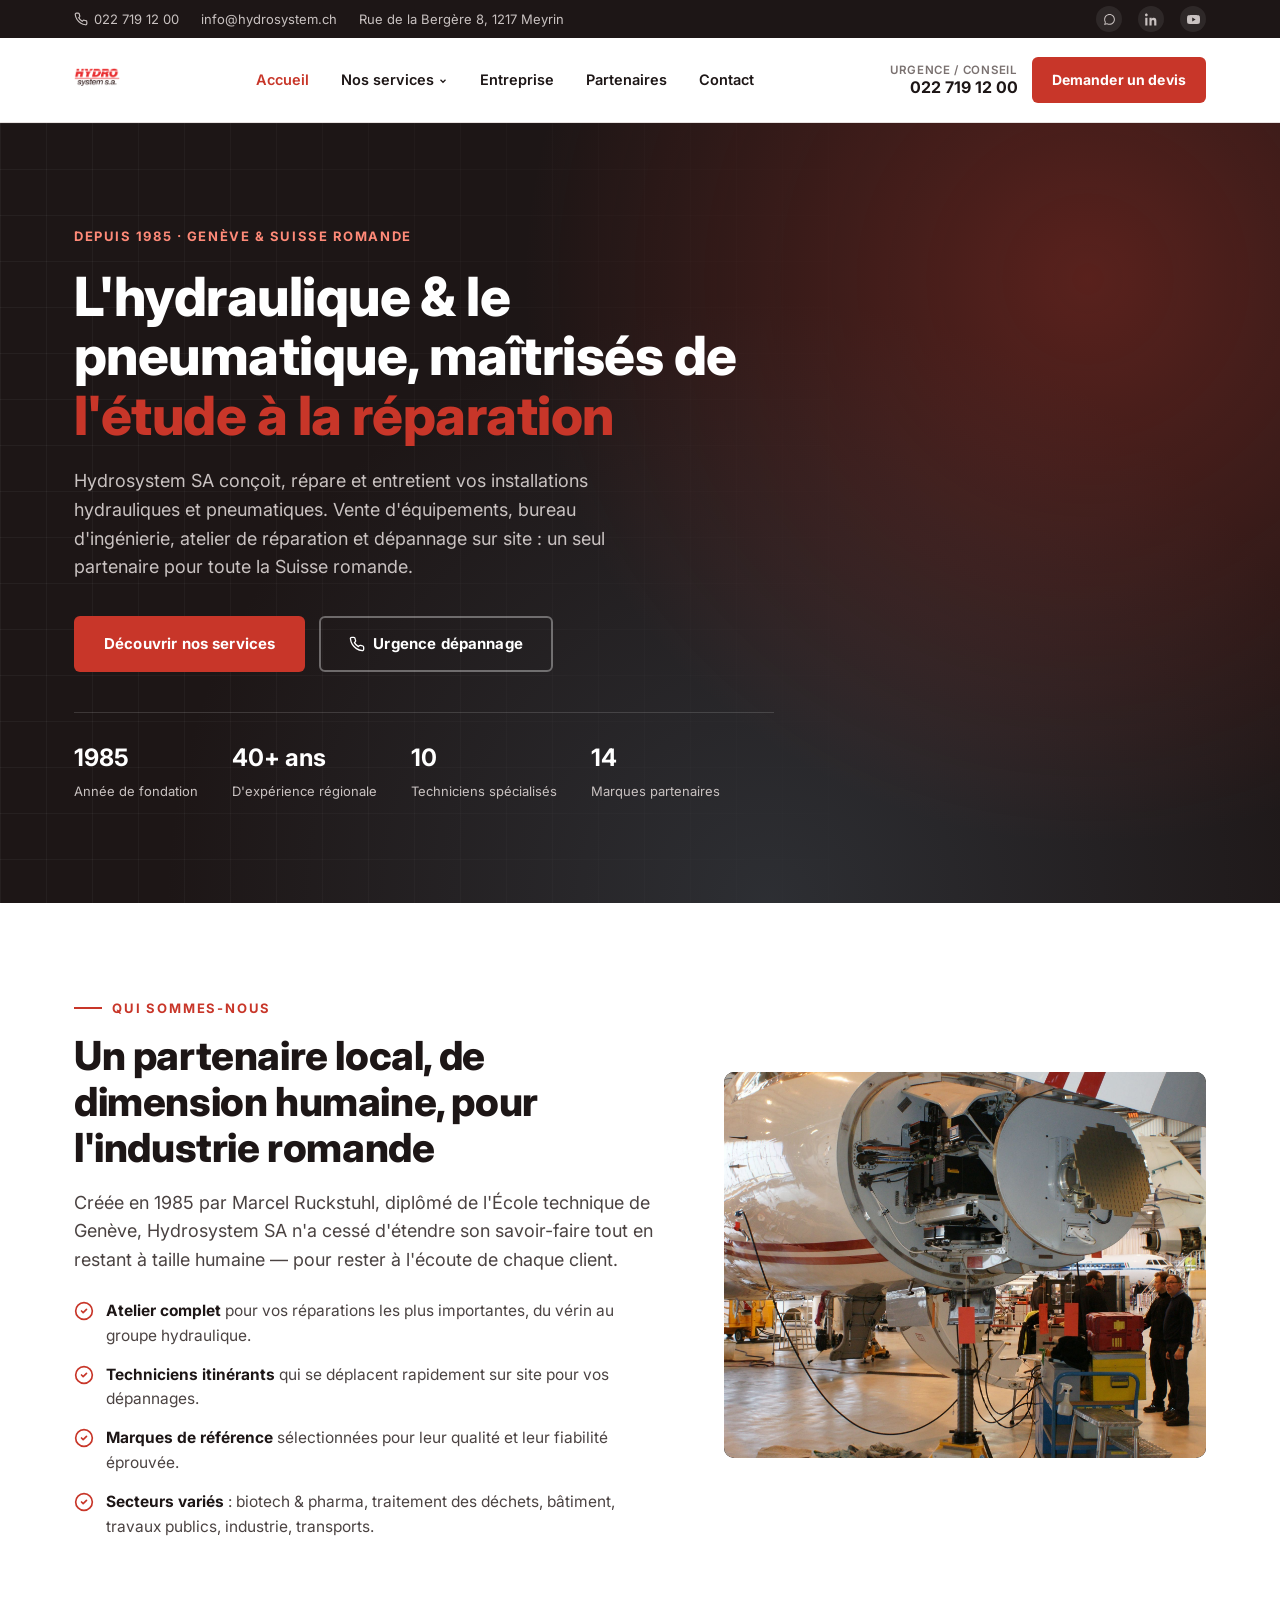
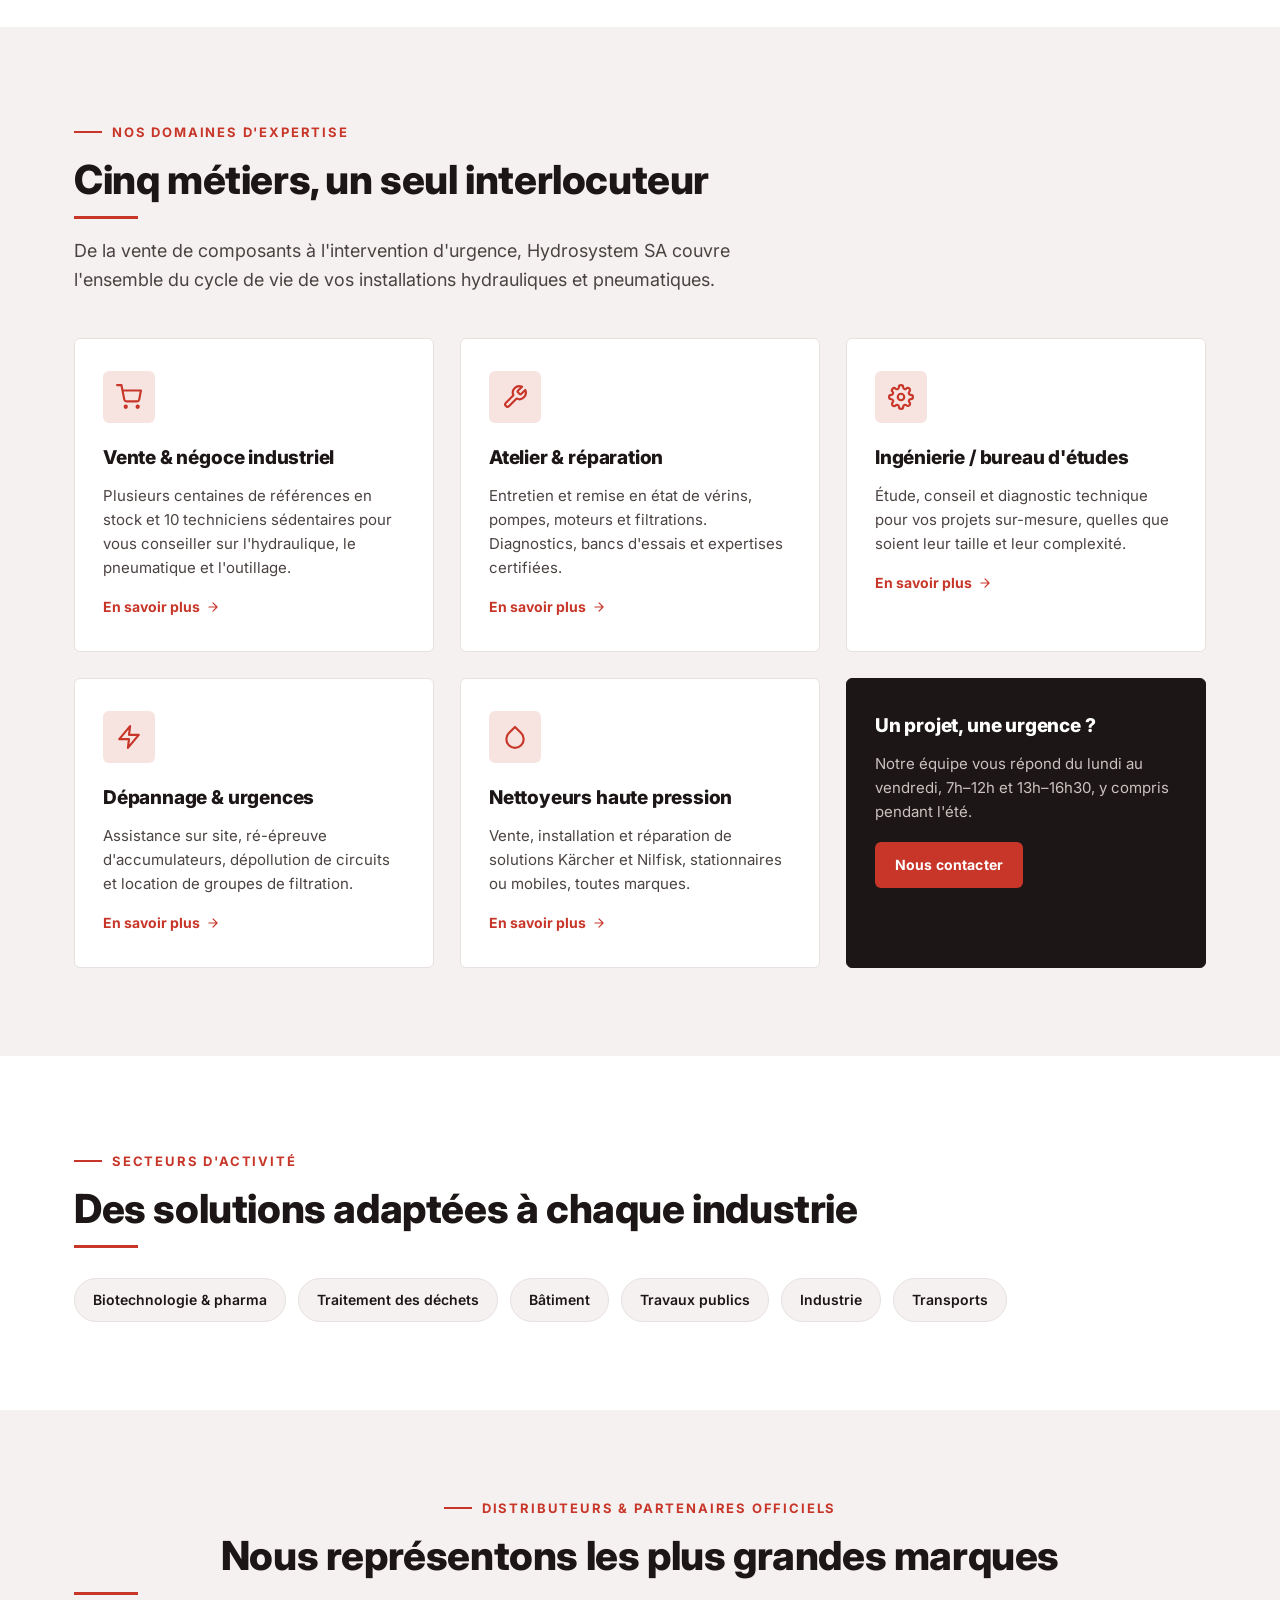
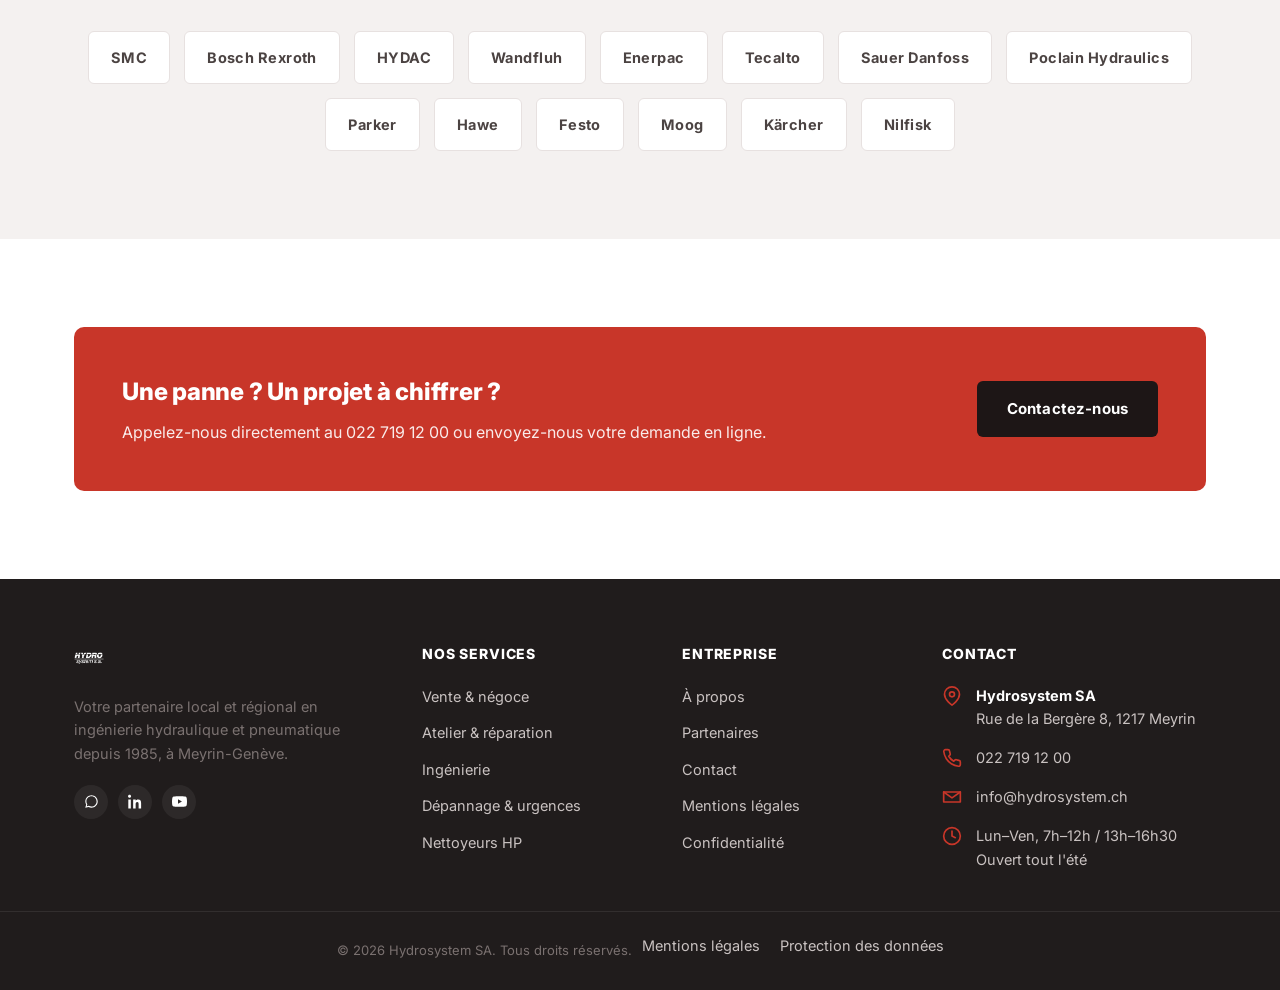
==== commit aae667fd: "Add files via upload" ====
--- a/index.html
+++ b/index.html
@@ -163,7 +163,7 @@
             <svg viewBox="0 0 24 24" fill="none" stroke="currentColor" stroke-width="2" stroke-linecap="round" stroke-linejoin="round"><circle cx="12" cy="12" r="3"/><path d="M19.4 15a1.65 1.65 0 0 0 .33 1.82l.06.06a2 2 0 1 1-2.83 2.83l-.06-.06a1.65 1.65 0 0 0-1.82-.33 1.65 1.65 0 0 0-1 1.51V21a2 2 0 0 1-4 0v-.09A1.65 1.65 0 0 0 9 19.4a1.65 1.65 0 0 0-1.82.33l-.06.06a2 2 0 1 1-2.83-2.83l.06-.06a1.65 1.65 0 0 0 .33-1.82 1.65 1.65 0 0 0-1.51-1H3a2 2 0 0 1 0-4h.09A1.65 1.65 0 0 0 4.6 9a1.65 1.65 0 0 0-.33-1.82l-.06-.06a2 2 0 1 1 2.83-2.83l.06.06a1.65 1.65 0 0 0 1.82.33H9a1.65 1.65 0 0 0 1-1.51V3a2 2 0 0 1 4 0v.09a1.65 1.65 0 0 0 1 1.51 1.65 1.65 0 0 0 1.82-.33l.06-.06a2 2 0 1 1 2.83 2.83l-.06.06a1.65 1.65 0 0 0-.33 1.82V9a1.65 1.65 0 0 0 1.51 1H21a2 2 0 0 1 0 4h-.09a1.65 1.65 0 0 0-1.51 1z"/></svg>
           </div>
           <h3>Ingénierie / bureau d'études</h3>
-          <p>Étude, conseil et diagnostic technique pour vos projets sur-mesure : de 1 à 2000 L/min, de 4 à 700 bar, jusqu'à 500 kW.</p>
+          <p>Étude, conseil et diagnostic technique pour vos projets sur-mesure, quelles que soient leur taille et leur complexité.</p>
           <a href="ingenierie.html" class="card__link">En savoir plus
             <svg viewBox="0 0 24 24" fill="none" stroke="currentColor" stroke-width="2" stroke-linecap="round" stroke-linejoin="round"><path d="M5 12h14M12 5l7 7-7 7"/></svg>
           </a>
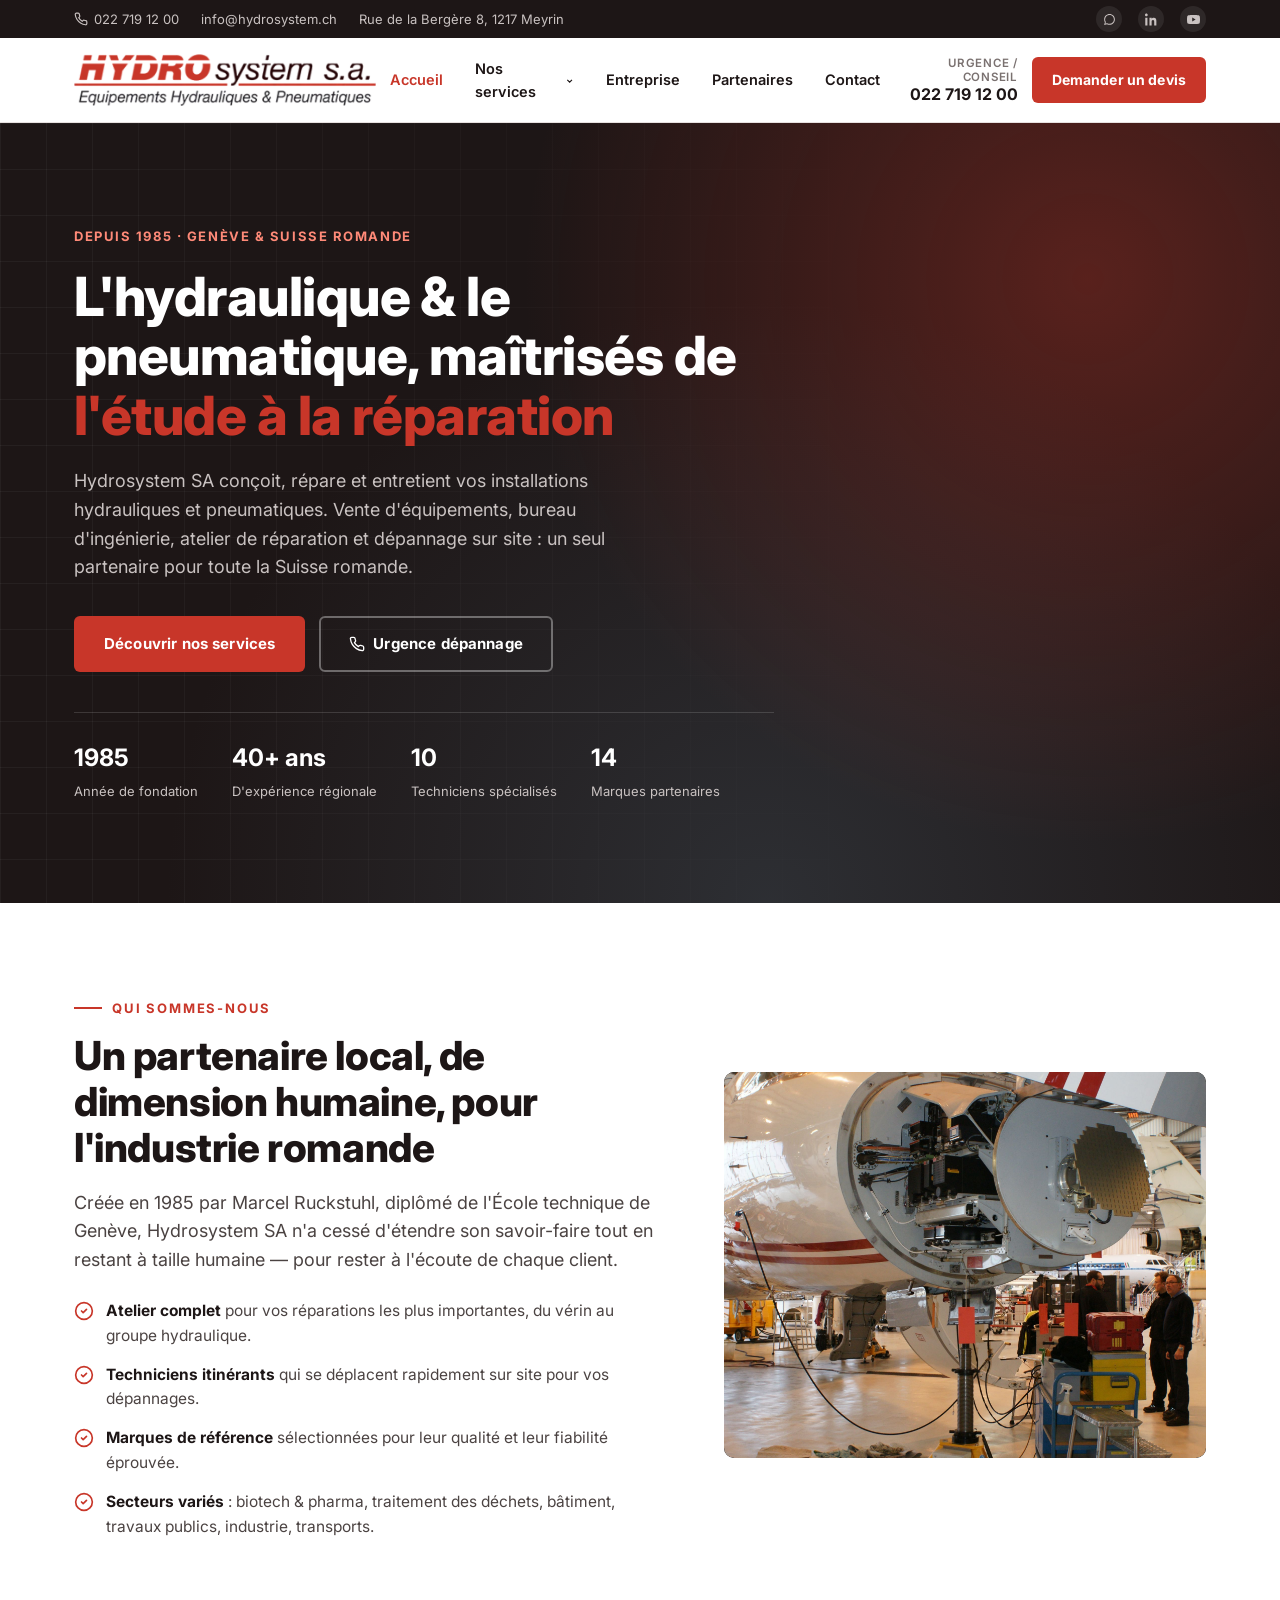
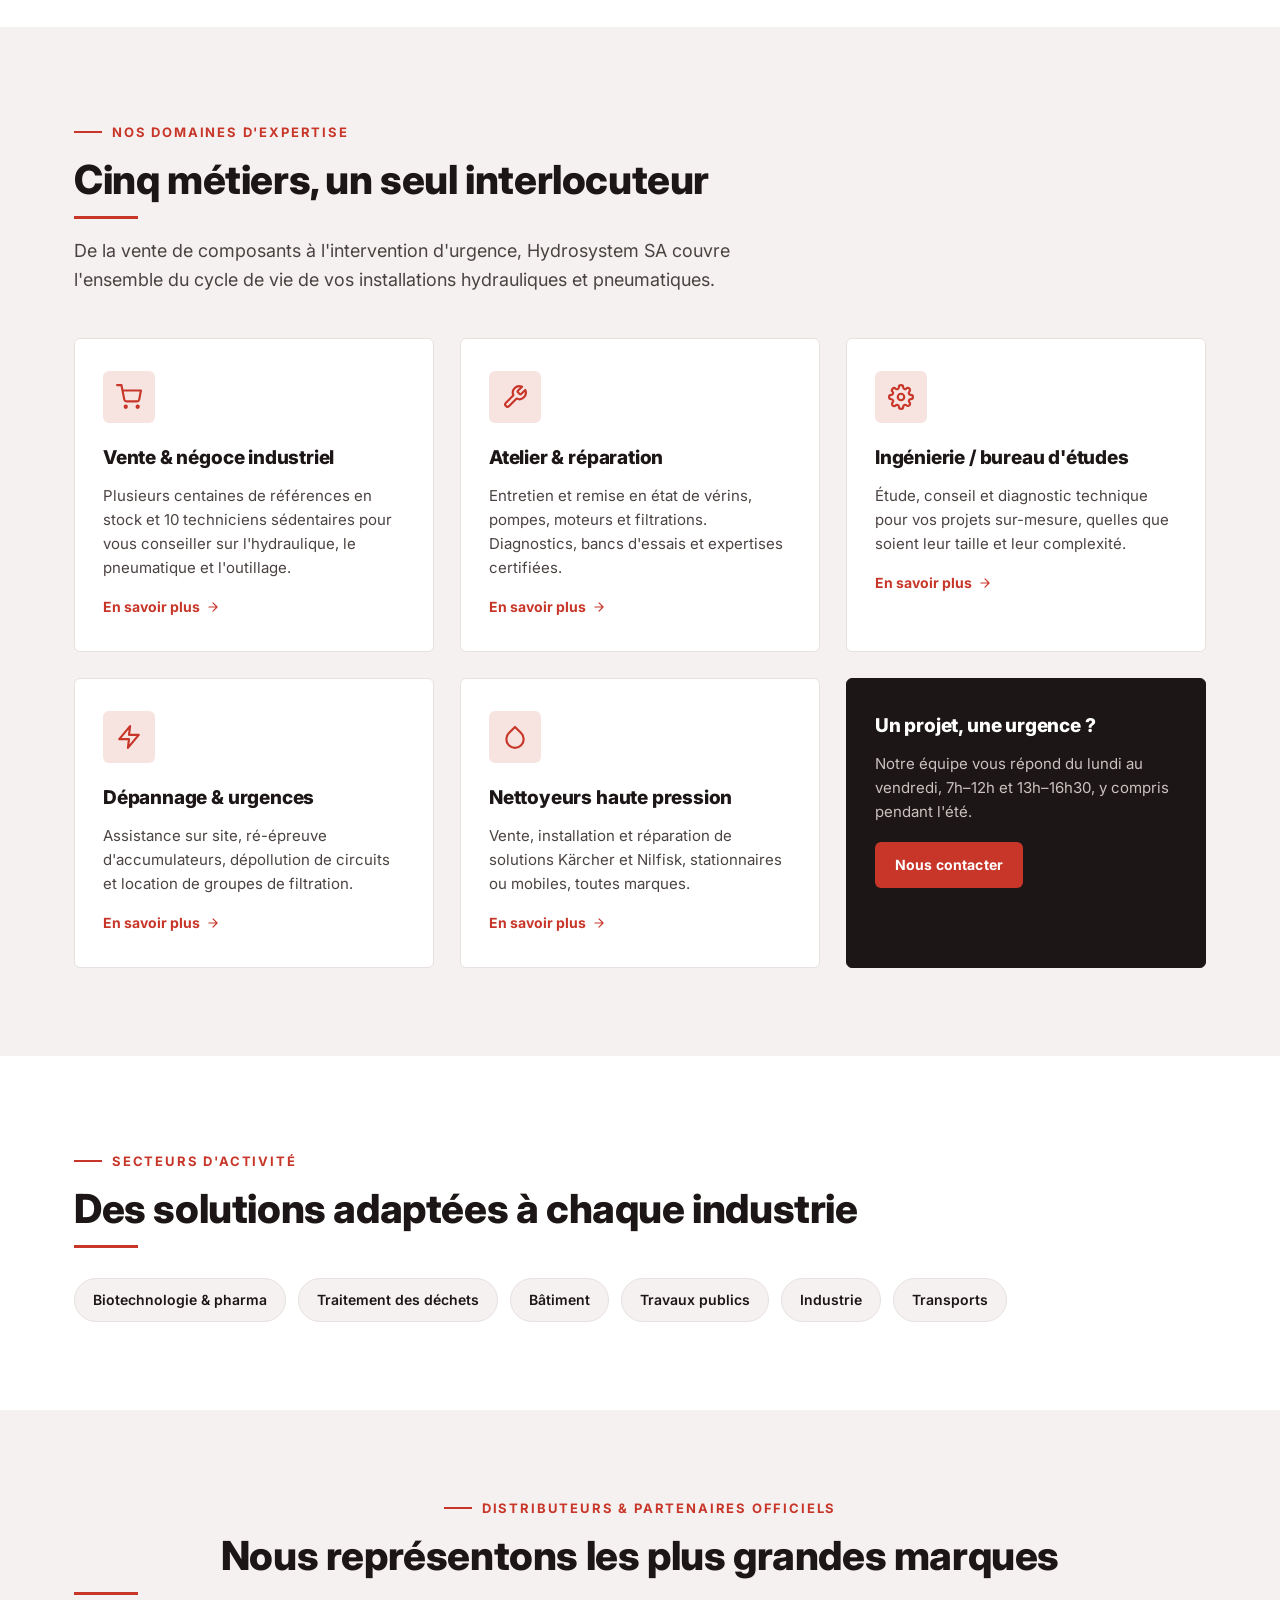
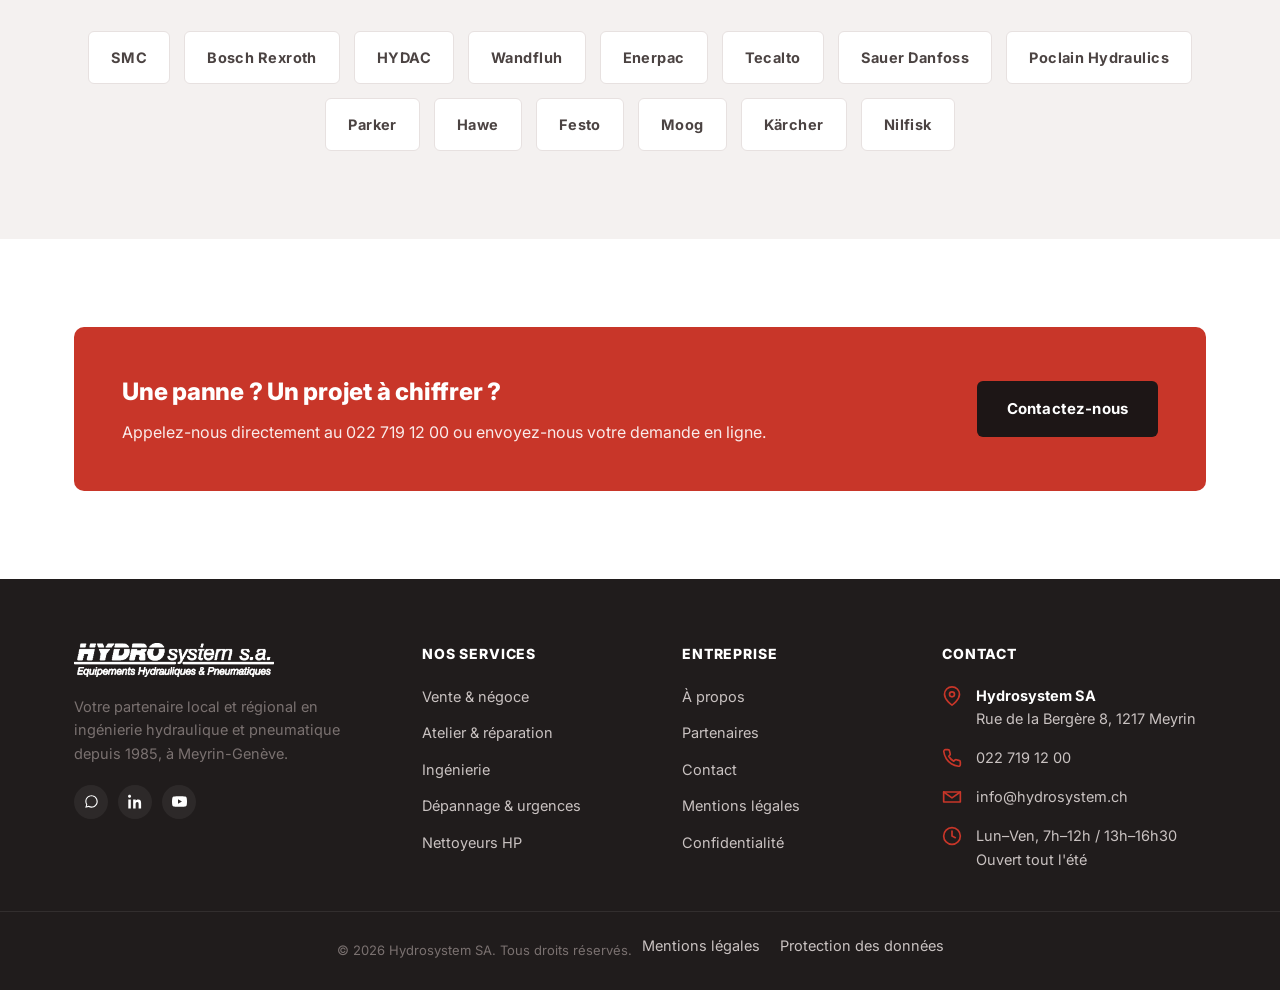
==== commit 5bd2097f: "Add files via upload" ====
--- a/index.html
+++ b/index.html
@@ -36,7 +36,7 @@
 
 <header class="header">
   <div class="container">
-    <a href="index.html" class="logo"><img src="logo.png" alt="Hydrosystem SA"></a>
+    <a href="index.html" class="logo"><img src="logo.png" alt="Hydrosystem SA" class="logo-desktop"><img src="logo-mobile.png" alt="Hydrosystem SA" class="logo-mobile"></a>
     <nav>
       <ul class="nav">
         <li><a href="index.html">Accueil</a></li>
--- a/style.css
+++ b/style.css
@@ -182,6 +182,7 @@
   height: 84px;
 }
 .logo img { height: 52px; width: auto; }
+.logo .logo-mobile { display: none; }
 
 .nav { display: flex; align-items: center; gap: 4px; }
 .nav > li { position: relative; }
@@ -808,7 +809,8 @@
   .header__phone { display: none; }
   .header .container { flex-wrap: nowrap; }
   .header nav { order: 3; margin-left: 8px; }
-  .logo img { height: 60px; }
+  .logo .logo-desktop { display: none; }
+  .logo .logo-mobile { display: block; height: 60px; width: auto; }
   .nav-toggle { display: flex; }
   .grid--3, .grid--4, .grid--2 { grid-template-columns: 1fr; }
   .footer__grid { grid-template-columns: 1fr; }
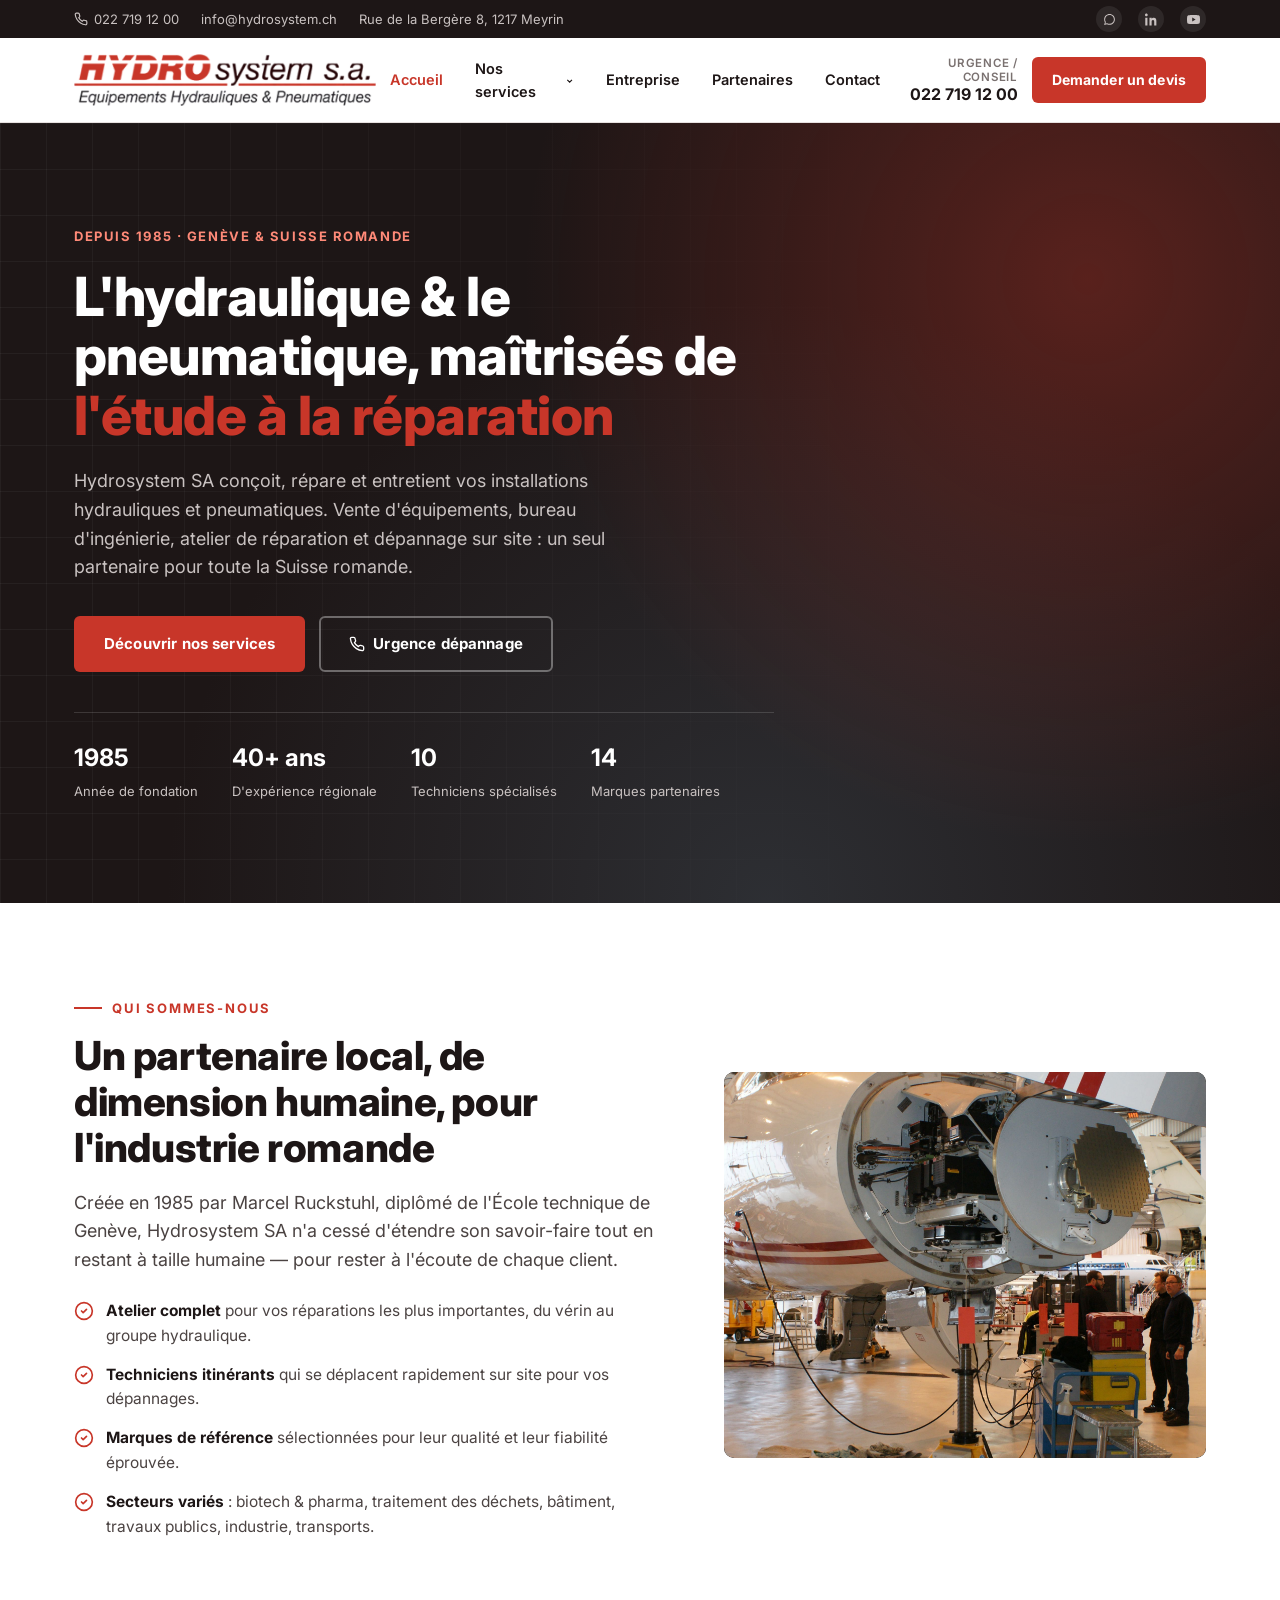
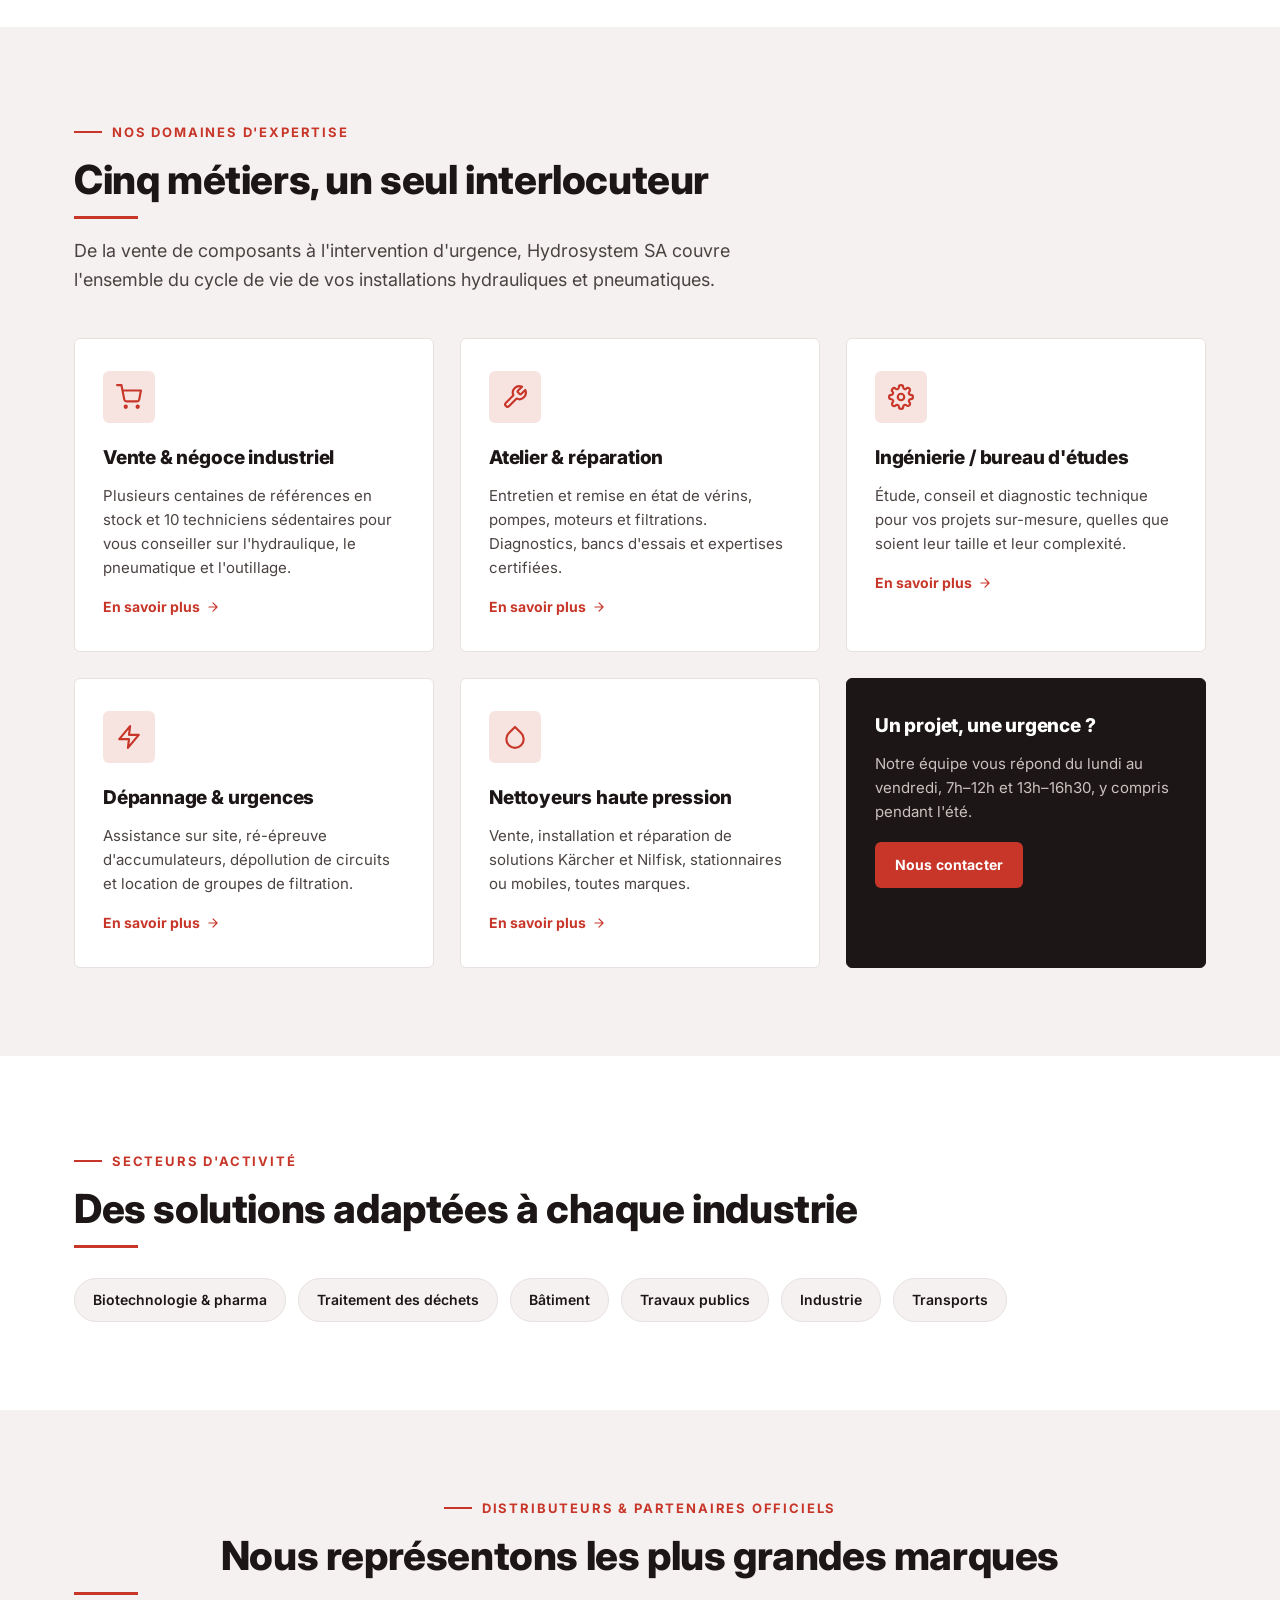
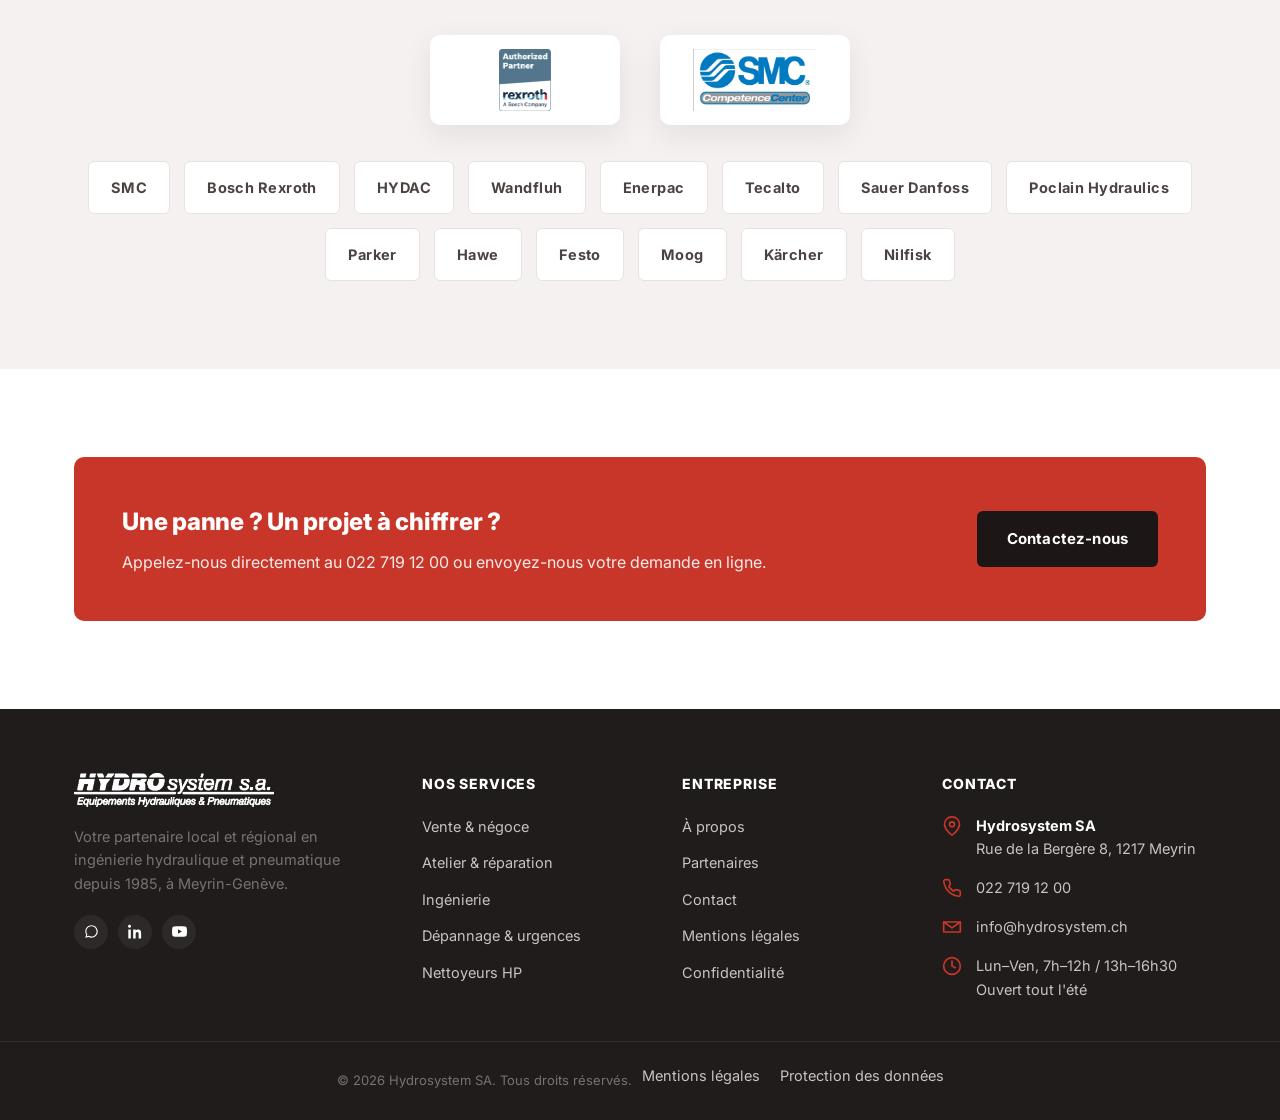
==== commit f58c6c59: "Add files via upload" ====
--- a/index.html
+++ b/index.html
@@ -219,6 +219,10 @@
     <div class="container">
       <div class="eyebrow" style="justify-content:center; display:flex;">Distributeurs &amp; partenaires officiels</div>
       <h2 class="section-title section-title--underline" style="text-align:center;">Nous représentons les plus grandes marques</h2>
+      <div class="official-badges-row">
+        <div class="badge-box"><img src="rexroth-badge.png" alt="Authorized Partner - Rexroth, a Bosch Company"></div>
+        <div class="badge-box"><img src="smc-badge.png" alt="SMC Competence Center"></div>
+      </div>
       <div class="partners" style="margin-top:36px;">
         <span class="partner-badge">SMC</span>
         <span class="partner-badge">Bosch Rexroth</span>
--- a/style.css
+++ b/style.css
@@ -554,6 +554,12 @@
 .partner-featured > * { position: relative; z-index: 1; }
 .partner-featured .eyebrow { color: #FF8A78; }
 .partner-featured .eyebrow::before { background: #FF8A78; }
+.partner-featured__badge { background: var(--white); border-radius: 8px; padding: 14px 18px; display: inline-flex; align-items: center; justify-content: center; margin-bottom: 18px; height: 64px; width: 140px; }
+.partner-featured__badge img { display: block; max-height: 100%; max-width: 100%; width: auto; height: auto; object-fit: contain; }
+
+.official-badges-row { display: flex; justify-content: center; align-items: center; gap: 40px; flex-wrap: wrap; margin-top: 40px; }
+.official-badges-row .badge-box { background: var(--white); border-radius: 10px; padding: 14px 20px; box-shadow: var(--shadow); display: flex; align-items: center; justify-content: center; height: 90px; width: 190px; }
+.official-badges-row img { max-height: 100%; max-width: 100%; width: auto; height: auto; object-fit: contain; }
 .partner-featured h3 { font-size: 24px; color: var(--white); margin-bottom: 10px; }
 .partner-featured p { color: var(--gray-300); font-size: 15px; }
 
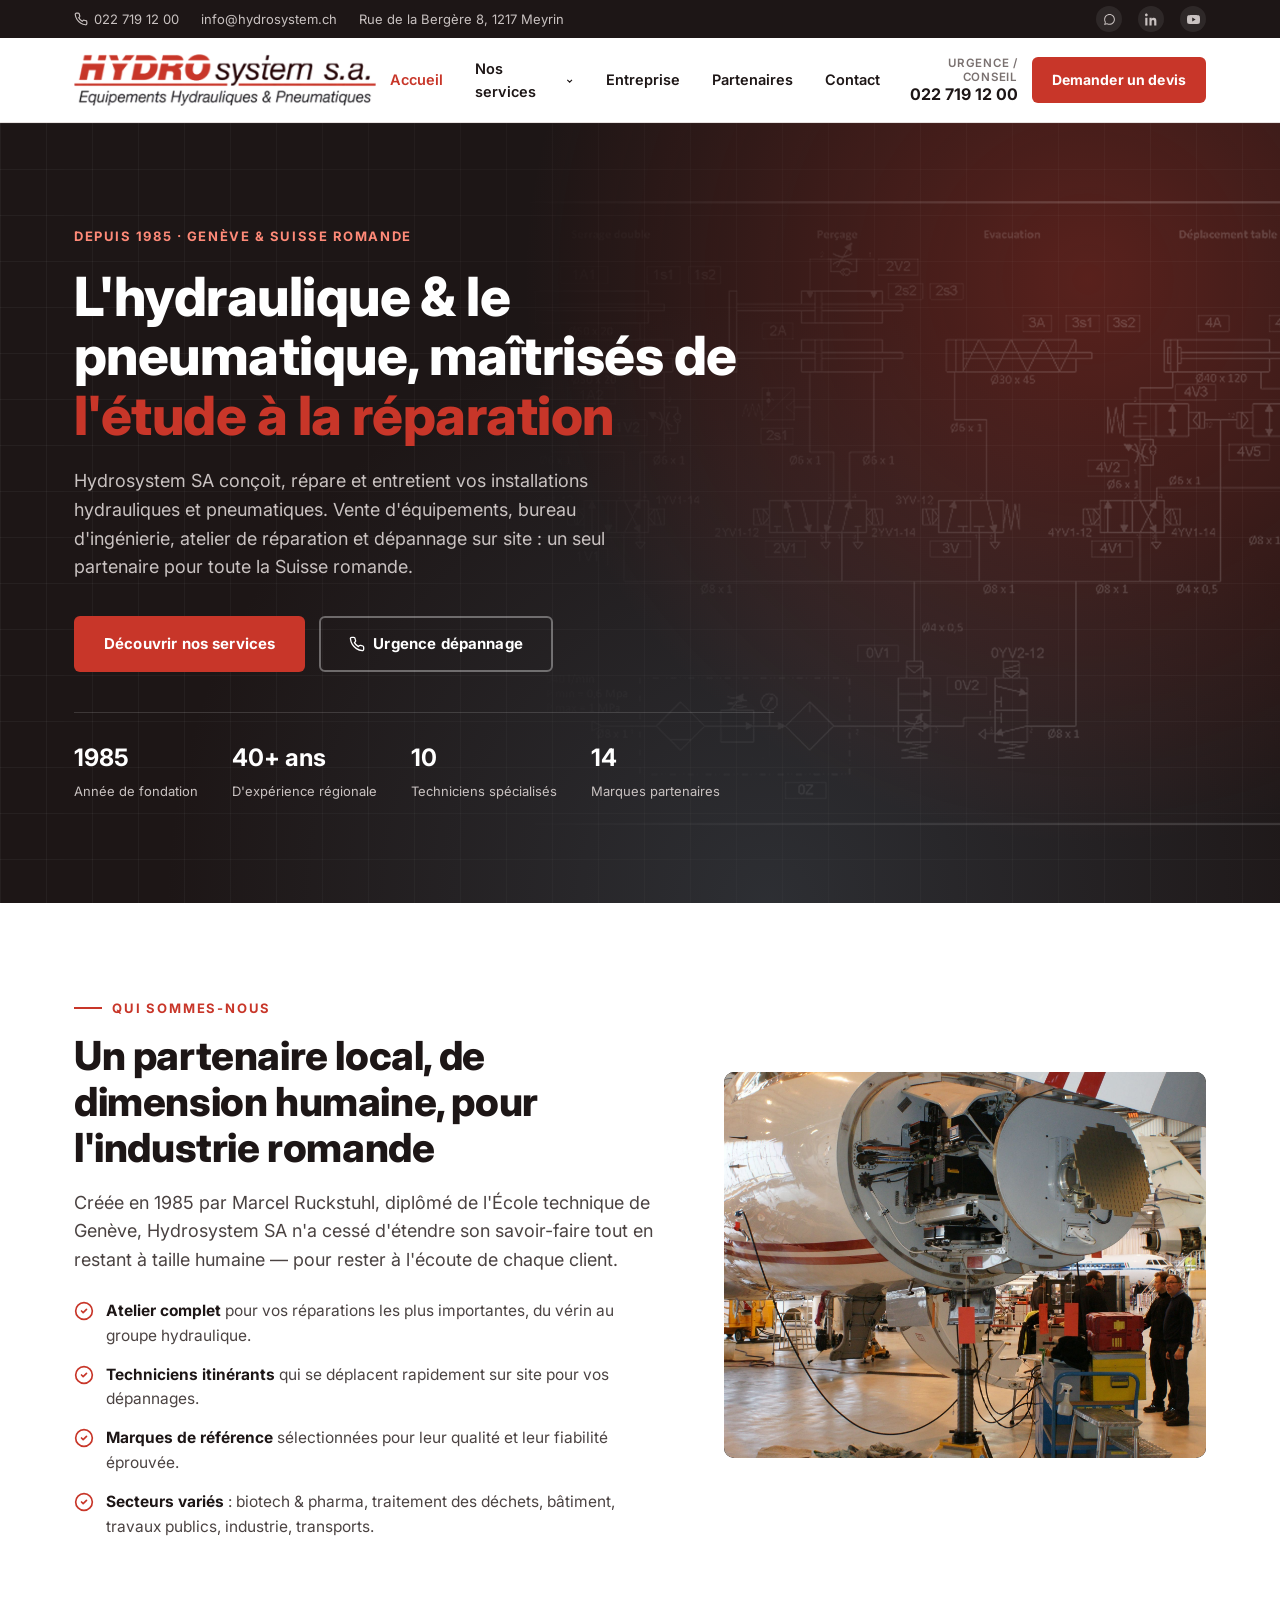
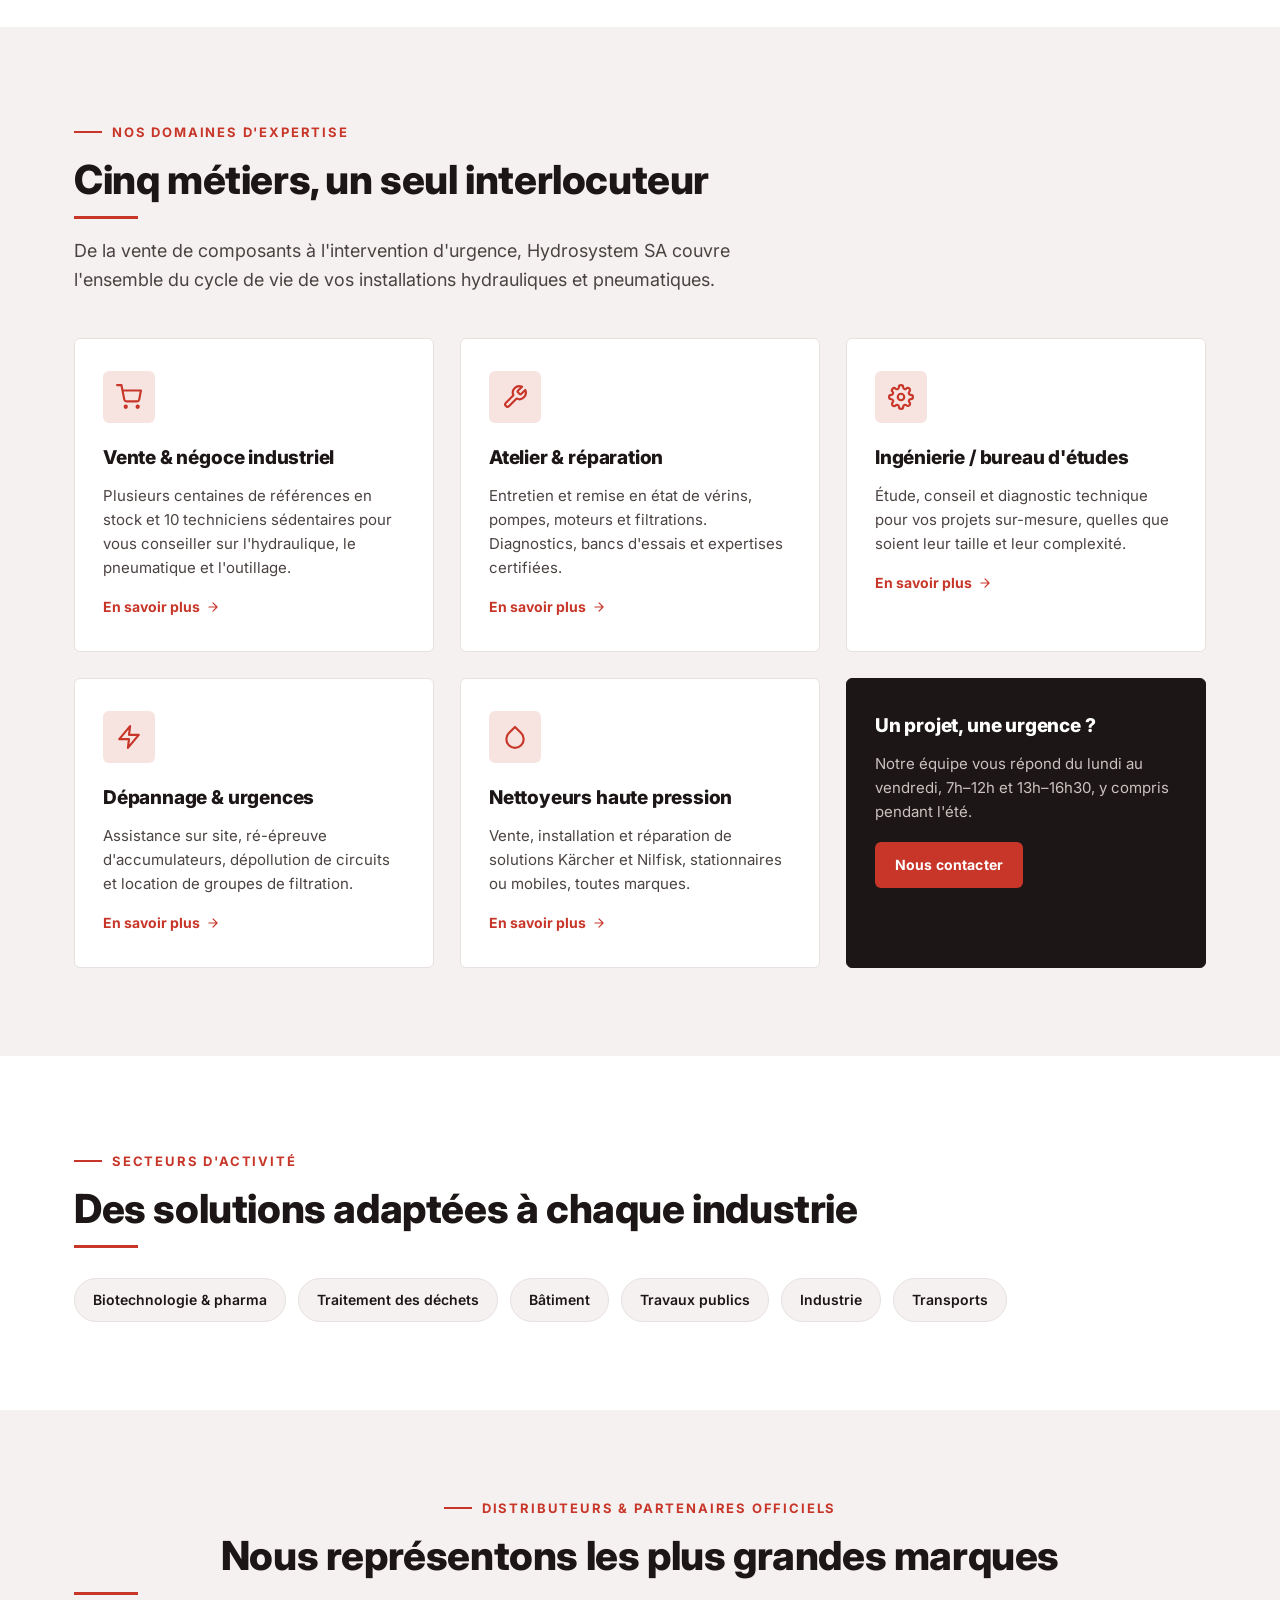
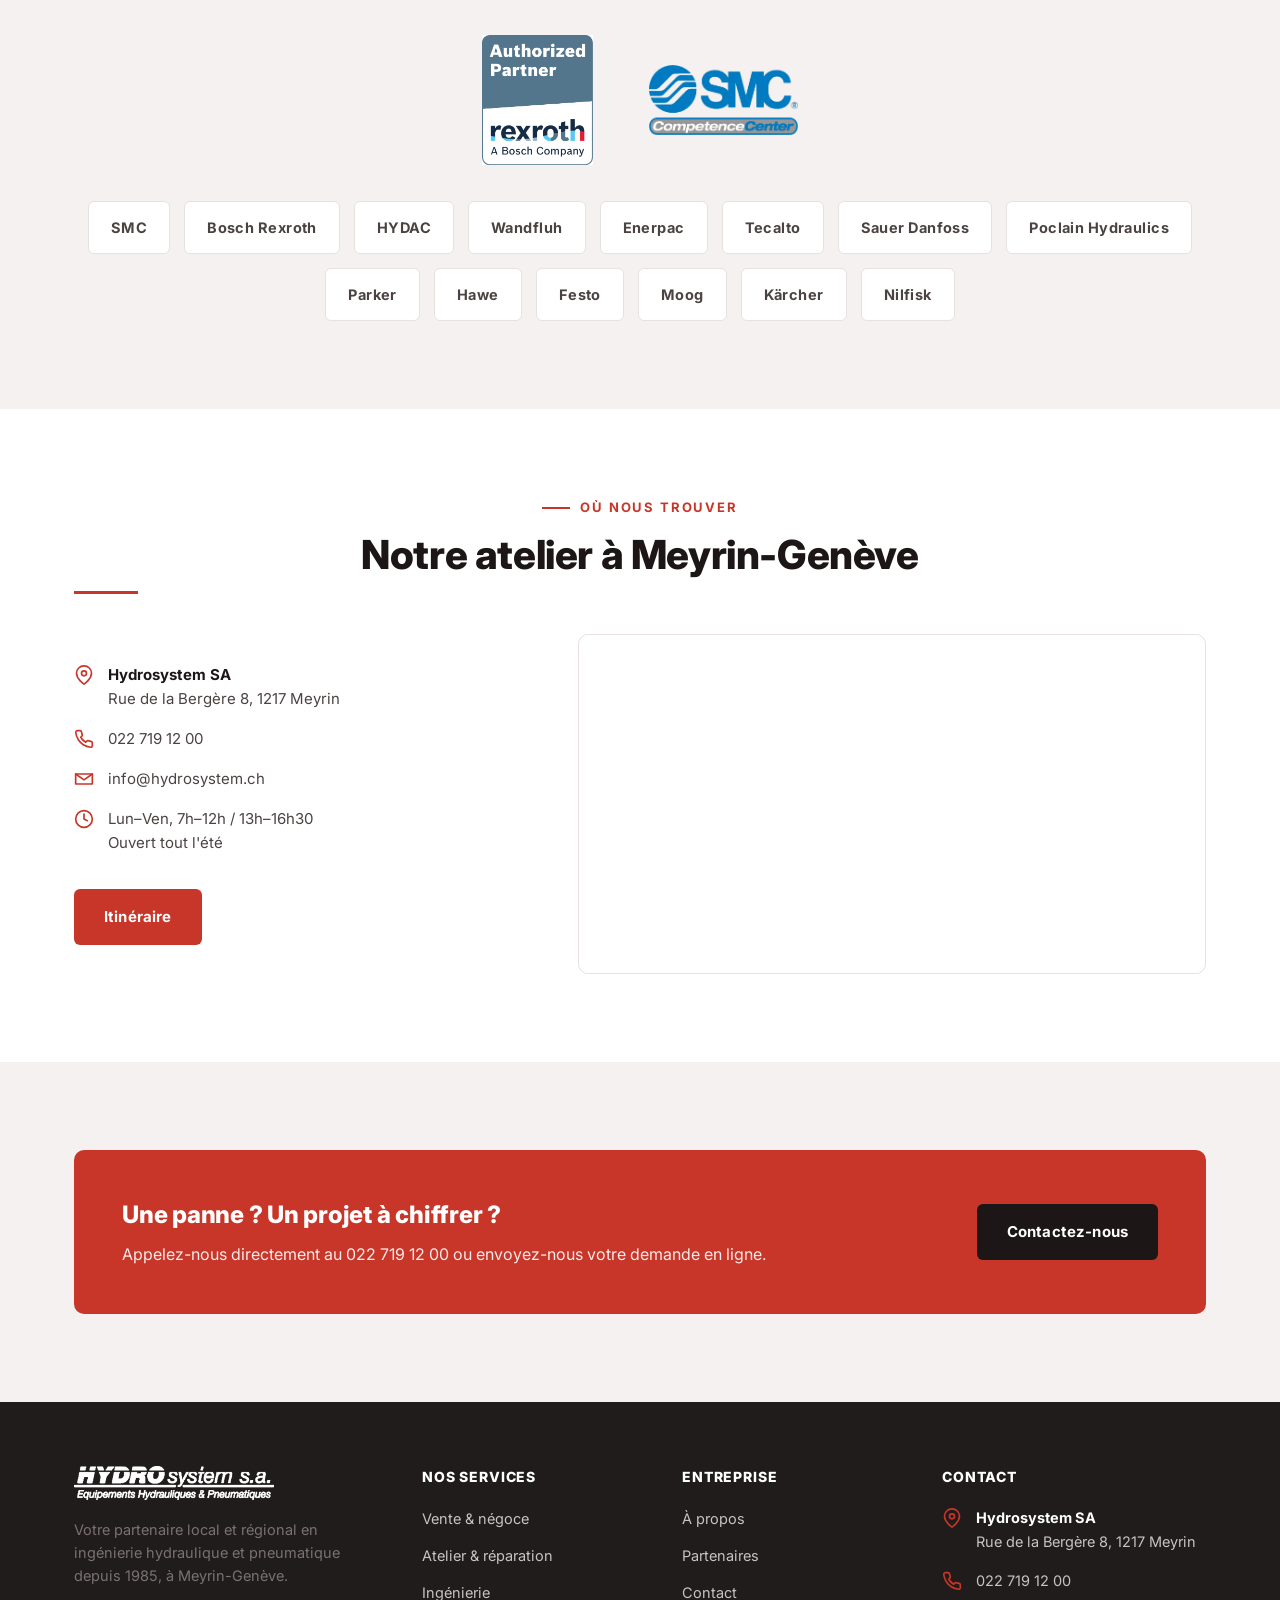
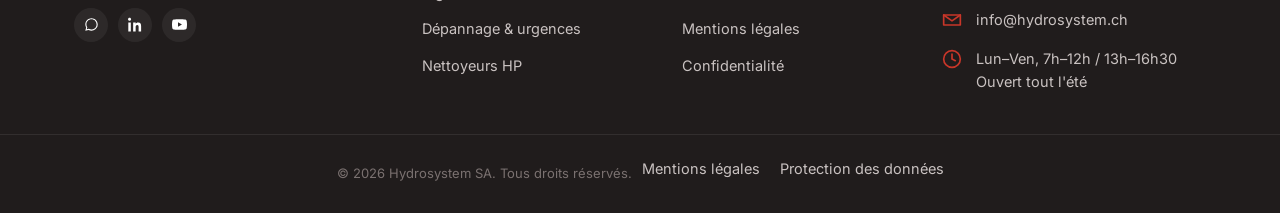
==== commit 96748e4d: "Add files via upload" ====
--- a/index.html
+++ b/index.html
@@ -244,6 +244,37 @@
 
   <section class="section">
     <div class="container">
+      <div class="eyebrow" style="justify-content:center; display:flex;">Où nous trouver</div>
+      <h2 class="section-title section-title--underline" style="text-align:center;">Notre atelier à Meyrin-Genève</h2>
+      <div class="find-us">
+        <div class="find-us__info">
+          <div class="info-row">
+            <svg viewBox="0 0 24 24" fill="none" stroke="currentColor" stroke-width="2" stroke-linecap="round" stroke-linejoin="round"><path d="M21 10c0 7-9 13-9 13s-9-6-9-13a9 9 0 0 1 18 0z"/><circle cx="12" cy="10" r="3"/></svg>
+            <div><strong>Hydrosystem SA</strong>Rue de la Bergère 8, 1217 Meyrin</div>
+          </div>
+          <div class="info-row">
+            <svg viewBox="0 0 24 24" fill="none" stroke="currentColor" stroke-width="2" stroke-linecap="round" stroke-linejoin="round"><path d="M22 16.92v3a2 2 0 0 1-2.18 2 19.79 19.79 0 0 1-8.63-3.07 19.5 19.5 0 0 1-6-6 19.79 19.79 0 0 1-3.07-8.67A2 2 0 0 1 4.11 2h3a2 2 0 0 1 2 1.72c.127.96.361 1.903.7 2.81a2 2 0 0 1-.45 2.11L8.09 9.91a16 16 0 0 0 6 6l1.27-1.27a2 2 0 0 1 2.11-.45c.907.339 1.85.573 2.81.7A2 2 0 0 1 22 16.92z"/></svg>
+            <div><a href="tel:+41227191200">022 719 12 00</a></div>
+          </div>
+          <div class="info-row">
+            <svg viewBox="0 0 24 24" fill="none" stroke="currentColor" stroke-width="2" stroke-linecap="round" stroke-linejoin="round"><path d="M22 6l-10 7L2 6"/><path d="M2 6h20v12H2z"/></svg>
+            <div><a href="mailto:info@hydrosystem.ch">info@hydrosystem.ch</a></div>
+          </div>
+          <div class="info-row">
+            <svg viewBox="0 0 24 24" fill="none" stroke="currentColor" stroke-width="2" stroke-linecap="round" stroke-linejoin="round"><circle cx="12" cy="12" r="10"/><path d="M12 6v6l4 2"/></svg>
+            <div>Lun–Ven, 7h–12h / 13h–16h30<br>Ouvert tout l'été</div>
+          </div>
+          <a href="https://www.google.com/maps/dir/?api=1&amp;destination=Rue+de+la+Berg%C3%A8re+8,+1217+Meyrin,+Suisse" class="btn btn--primary" target="_blank" rel="noopener" style="margin-top:18px;">Itinéraire</a>
+        </div>
+        <div class="map-embed">
+          <iframe title="Localisation Hydrosystem SA" loading="lazy" src="https://www.google.com/maps?q=Rue+de+la+Berg%C3%A8re+8,+1217+Meyrin,+Suisse&amp;output=embed"></iframe>
+        </div>
+      </div>
+    </div>
+  </section>
+
+  <section class="section section--gray">
+    <div class="container">
       <div class="cta-banner">
         <div>
           <h3>Une panne ? Un projet à chiffrer ?</h3>
--- a/style.css
+++ b/style.css
@@ -296,8 +296,23 @@
     linear-gradient(rgba(255,255,255,0.045) 1px, transparent 1px),
     linear-gradient(90deg, rgba(255,255,255,0.045) 1px, transparent 1px);
   background-size: 46px 46px;
-  mask-image: linear-gradient(to right, black, transparent 75%);
-}
+  -webkit-mask-image: linear-gradient(to right, rgba(0,0,0,1), rgba(0,0,0,0.5) 55%, rgba(0,0,0,0.75));
+  mask-image: linear-gradient(to right, rgba(0,0,0,1), rgba(0,0,0,0.5) 55%, rgba(0,0,0,0.75));
+}
+.hero::after {
+  content: "";
+  position: absolute;
+  top: 0; right: 0; bottom: 0;
+  width: 68%;
+  background: url('schema-hydraulique.png') no-repeat right -60px center;
+  background-size: contain;
+  opacity: 0.17;
+  -webkit-mask-image: linear-gradient(to left, rgba(0,0,0,1) 18%, rgba(0,0,0,0) 88%);
+  mask-image: linear-gradient(to left, rgba(0,0,0,1) 18%, rgba(0,0,0,0) 88%);
+  pointer-events: none;
+  z-index: 1;
+}
+@media (max-width: 900px) { .hero::after { display: none; } }
 .hero .container { position: relative; z-index: 2; }
 .hero__content { max-width: 700px; }
 .hero__eyebrow {
@@ -554,12 +569,26 @@
 .partner-featured > * { position: relative; z-index: 1; }
 .partner-featured .eyebrow { color: #FF8A78; }
 .partner-featured .eyebrow::before { background: #FF8A78; }
-.partner-featured__badge { background: var(--white); border-radius: 8px; padding: 14px 18px; display: inline-flex; align-items: center; justify-content: center; margin-bottom: 18px; height: 64px; width: 140px; }
-.partner-featured__badge img { display: block; max-height: 100%; max-width: 100%; width: auto; height: auto; object-fit: contain; }
-
-.official-badges-row { display: flex; justify-content: center; align-items: center; gap: 40px; flex-wrap: wrap; margin-top: 40px; }
-.official-badges-row .badge-box { background: var(--white); border-radius: 10px; padding: 14px 20px; box-shadow: var(--shadow); display: flex; align-items: center; justify-content: center; height: 90px; width: 190px; }
-.official-badges-row img { max-height: 100%; max-width: 100%; width: auto; height: auto; object-fit: contain; }
+.partner-featured__badge { display: flex; align-items: center; justify-content: flex-start; margin-bottom: 20px; height: 116px; }
+.partner-featured__badge img { display: block; width: auto; }
+.partner-featured__badge img[src*="rexroth"] { height: 116px; }
+.partner-featured__badge img[src*="smc"] { height: 62px; }
+
+.official-badges-row { display: flex; justify-content: center; align-items: center; gap: 56px; flex-wrap: wrap; margin-top: 40px; }
+.official-badges-row .badge-box { display: flex; align-items: center; justify-content: center; height: 130px; }
+.official-badges-row img { display: block; width: auto; }
+.official-badges-row img[src*="rexroth"] { height: 130px; }
+.official-badges-row img[src*="smc"] { height: 70px; }
+
+@media (max-width: 760px) {
+  .partner-featured__badge { height: 92px; }
+  .partner-featured__badge img[src*="rexroth"] { height: 92px; }
+  .partner-featured__badge img[src*="smc"] { height: 50px; }
+  .official-badges-row { gap: 32px; }
+  .official-badges-row .badge-box { height: 100px; }
+  .official-badges-row img[src*="rexroth"] { height: 100px; }
+  .official-badges-row img[src*="smc"] { height: 54px; }
+}
 .partner-featured h3 { font-size: 24px; color: var(--white); margin-bottom: 10px; }
 .partner-featured p { color: var(--gray-300); font-size: 15px; }
 
@@ -723,6 +752,21 @@
   height: 260px;
 }
 .map-embed iframe { width: 100%; height: 100%; border: 0; }
+
+.find-us {
+  display: grid;
+  grid-template-columns: 0.85fr 1.15fr;
+  gap: 40px;
+  align-items: stretch;
+  margin-top: 40px;
+}
+.find-us__info { display: flex; flex-direction: column; justify-content: center; }
+.find-us__info .btn { align-self: flex-start; }
+.find-us .map-embed { height: 100%; min-height: 340px; }
+@media (max-width: 860px) {
+  .find-us { grid-template-columns: 1fr; gap: 28px; }
+  .find-us .map-embed { min-height: 280px; }
+}
 
 /* Footer -------------------------------------------------------------------*/
 .footer { background: var(--gray-900); color: var(--gray-300); }
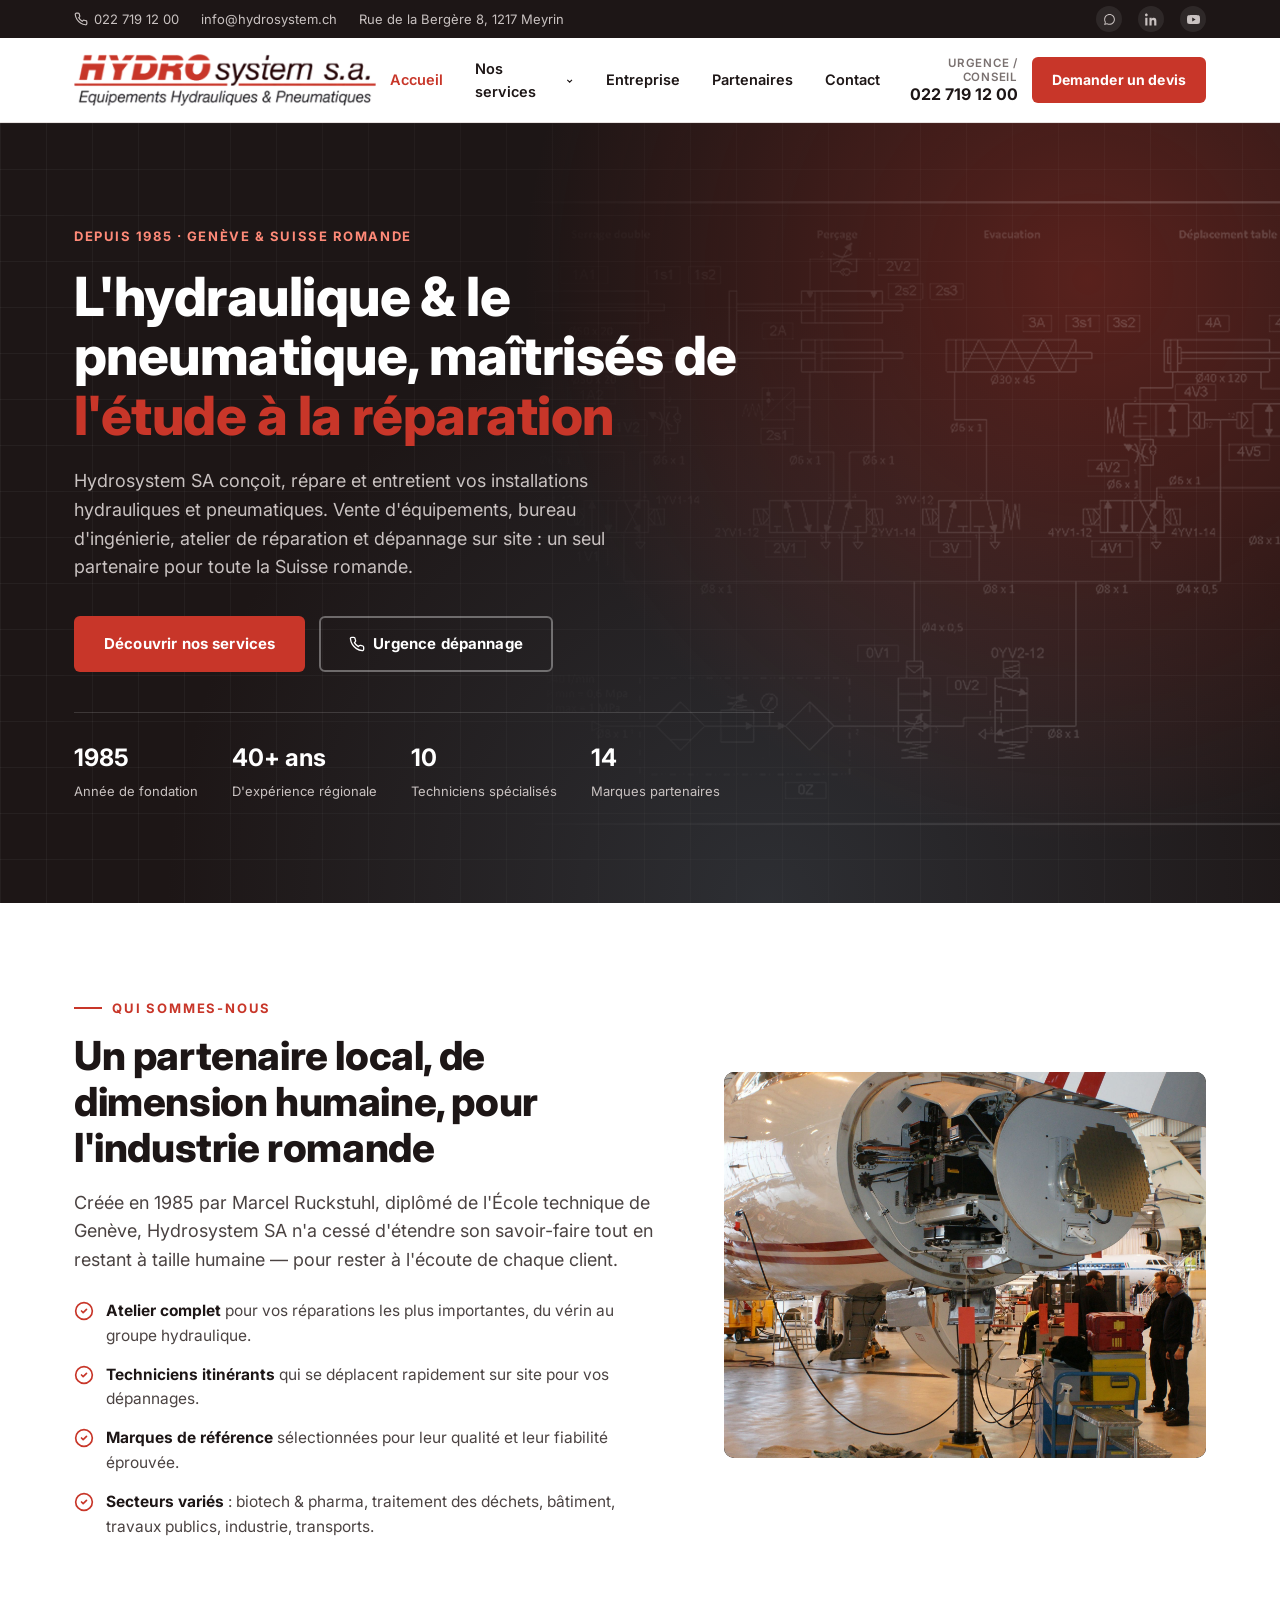
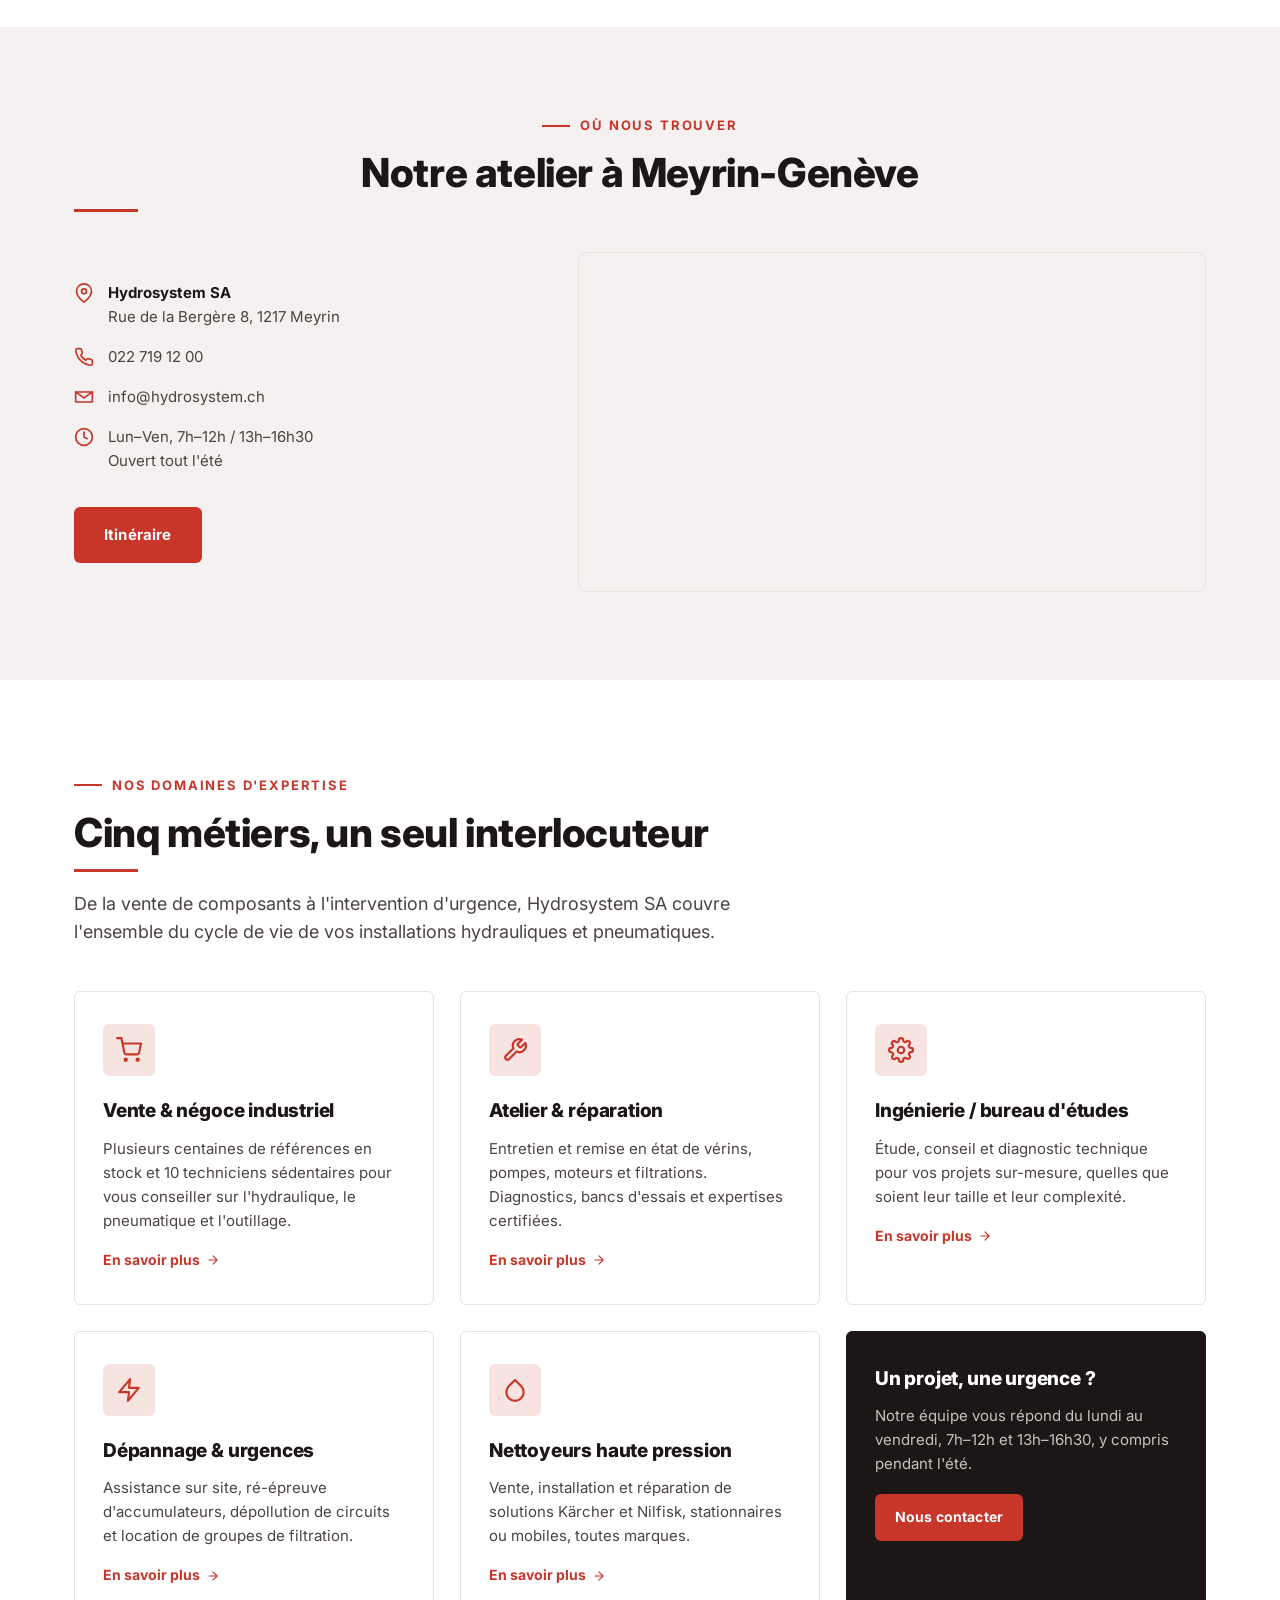
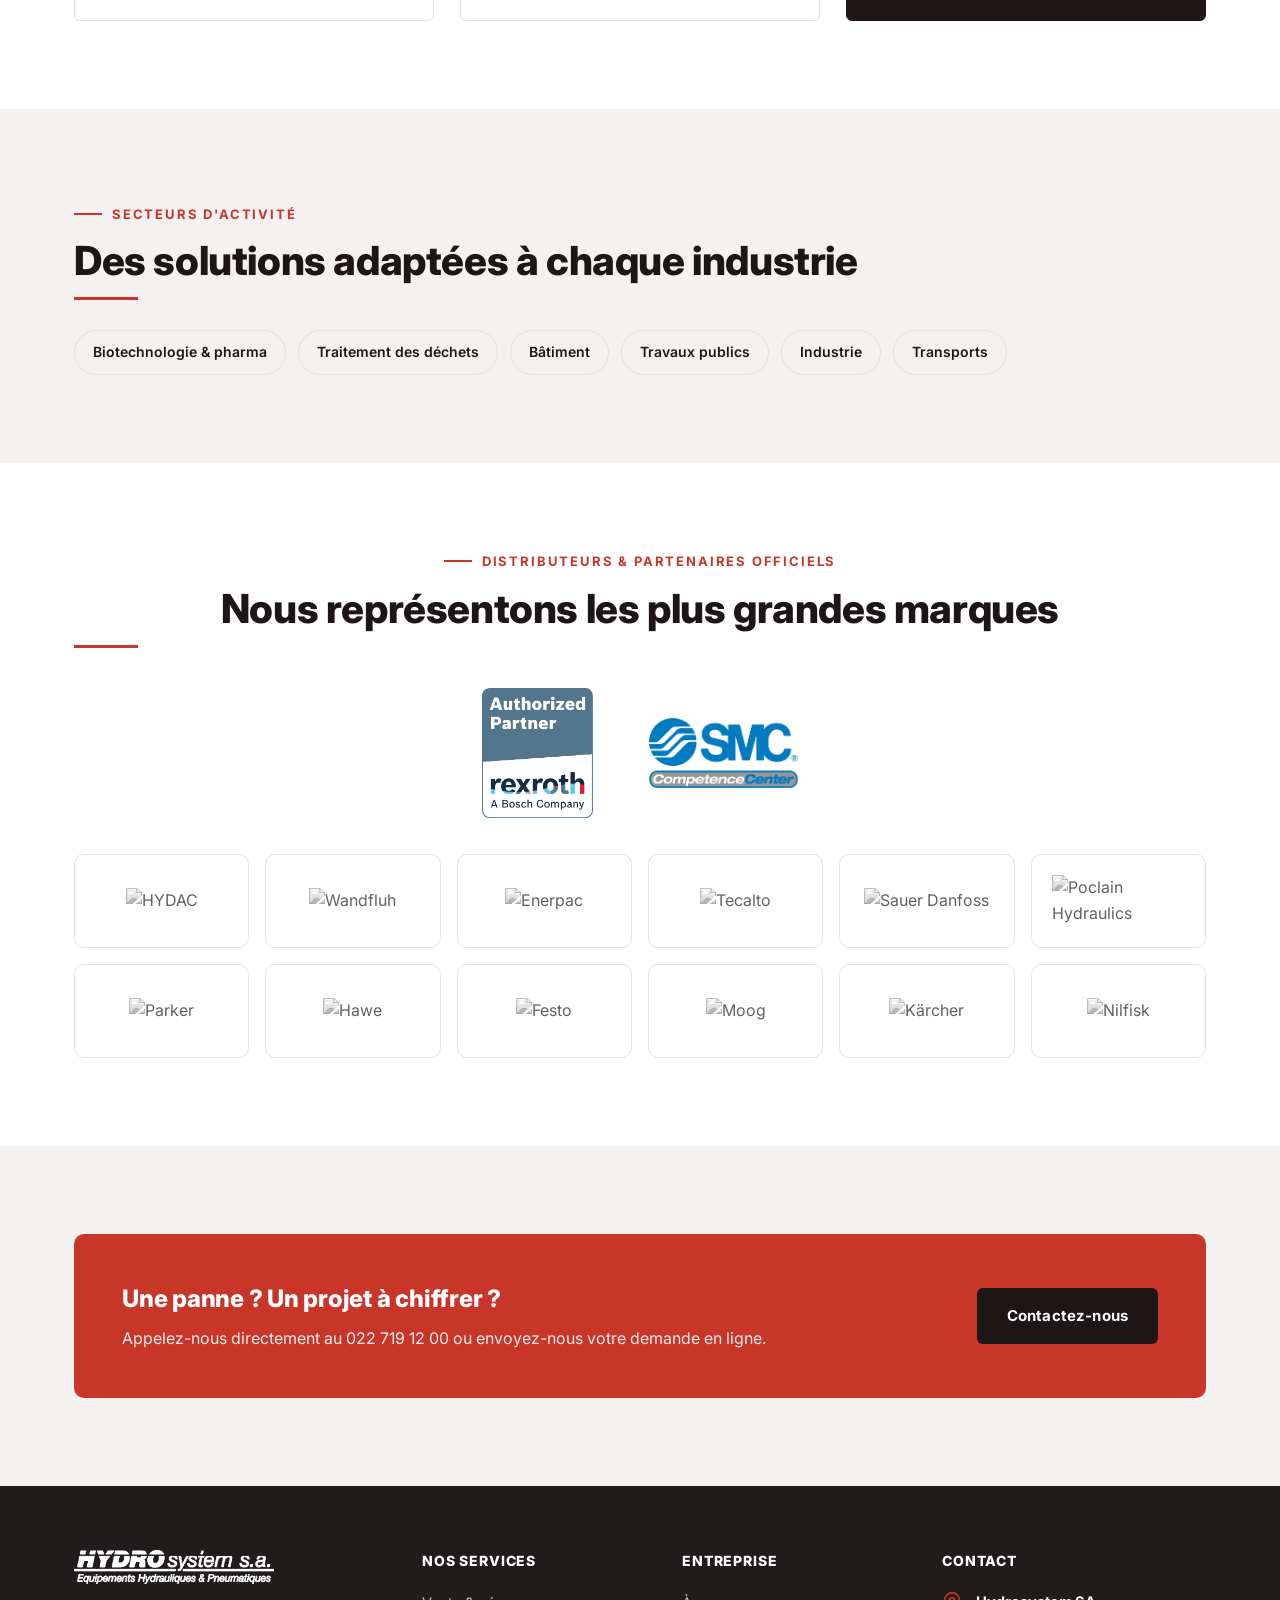
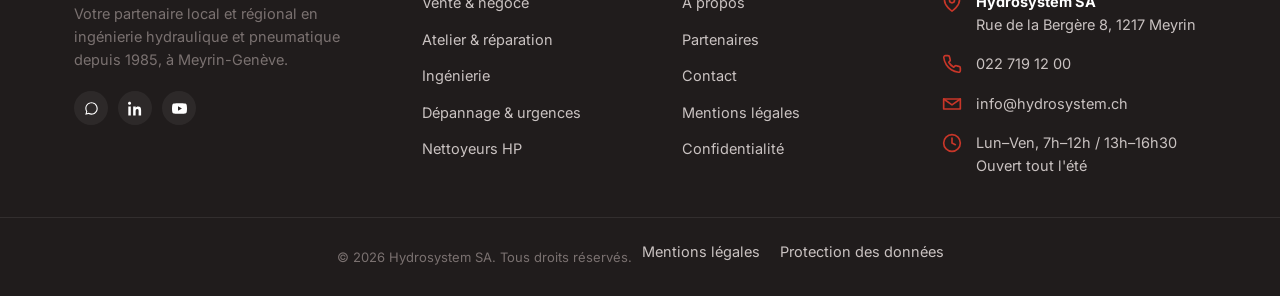
==== commit 254c7b0b: "Add files via upload" ====
--- a/index.html
+++ b/index.html
@@ -129,7 +129,38 @@
     </div>
   </section>
 
-  <section class="section section--gray" id="services">
+  <section class="section section--gray">
+    <div class="container">
+      <div class="eyebrow" style="justify-content:center; display:flex;">Où nous trouver</div>
+      <h2 class="section-title section-title--underline" style="text-align:center;">Notre atelier à Meyrin-Genève</h2>
+      <div class="find-us">
+        <div class="find-us__info">
+          <div class="info-row">
+            <svg viewBox="0 0 24 24" fill="none" stroke="currentColor" stroke-width="2" stroke-linecap="round" stroke-linejoin="round"><path d="M21 10c0 7-9 13-9 13s-9-6-9-13a9 9 0 0 1 18 0z"/><circle cx="12" cy="10" r="3"/></svg>
+            <div><strong>Hydrosystem SA</strong>Rue de la Bergère 8, 1217 Meyrin</div>
+          </div>
+          <div class="info-row">
+            <svg viewBox="0 0 24 24" fill="none" stroke="currentColor" stroke-width="2" stroke-linecap="round" stroke-linejoin="round"><path d="M22 16.92v3a2 2 0 0 1-2.18 2 19.79 19.79 0 0 1-8.63-3.07 19.5 19.5 0 0 1-6-6 19.79 19.79 0 0 1-3.07-8.67A2 2 0 0 1 4.11 2h3a2 2 0 0 1 2 1.72c.127.96.361 1.903.7 2.81a2 2 0 0 1-.45 2.11L8.09 9.91a16 16 0 0 0 6 6l1.27-1.27a2 2 0 0 1 2.11-.45c.907.339 1.85.573 2.81.7A2 2 0 0 1 22 16.92z"/></svg>
+            <div><a href="tel:+41227191200">022 719 12 00</a></div>
+          </div>
+          <div class="info-row">
+            <svg viewBox="0 0 24 24" fill="none" stroke="currentColor" stroke-width="2" stroke-linecap="round" stroke-linejoin="round"><path d="M22 6l-10 7L2 6"/><path d="M2 6h20v12H2z"/></svg>
+            <div><a href="mailto:info@hydrosystem.ch">info@hydrosystem.ch</a></div>
+          </div>
+          <div class="info-row">
+            <svg viewBox="0 0 24 24" fill="none" stroke="currentColor" stroke-width="2" stroke-linecap="round" stroke-linejoin="round"><circle cx="12" cy="12" r="10"/><path d="M12 6v6l4 2"/></svg>
+            <div>Lun–Ven, 7h–12h / 13h–16h30<br>Ouvert tout l'été</div>
+          </div>
+          <a href="https://www.google.com/maps/dir/?api=1&amp;destination=Rue+de+la+Berg%C3%A8re+8,+1217+Meyrin,+Suisse" class="btn btn--primary" target="_blank" rel="noopener" style="margin-top:18px;">Itinéraire</a>
+        </div>
+        <div class="map-embed">
+          <iframe title="Localisation Hydrosystem SA" loading="lazy" src="https://www.google.com/maps?q=Rue+de+la+Berg%C3%A8re+8,+1217+Meyrin,+Suisse&amp;output=embed"></iframe>
+        </div>
+      </div>
+    </div>
+  </section>
+
+  <section class="section" id="services">
     <div class="container">
       <div class="eyebrow">Nos domaines d'expertise</div>
       <h2 class="section-title section-title--underline">Cinq métiers, un seul interlocuteur</h2>
@@ -200,7 +231,7 @@
     </div>
   </section>
 
-  <section class="section">
+  <section class="section section--gray">
     <div class="container">
       <div class="eyebrow">Secteurs d'activité</div>
       <h2 class="section-title section-title--underline">Des solutions adaptées à chaque industrie</h2>
@@ -215,7 +246,7 @@
     </div>
   </section>
 
-  <section class="section section--gray">
+  <section class="section">
     <div class="container">
       <div class="eyebrow" style="justify-content:center; display:flex;">Distributeurs &amp; partenaires officiels</div>
       <h2 class="section-title section-title--underline" style="text-align:center;">Nous représentons les plus grandes marques</h2>
@@ -223,55 +254,23 @@
         <div class="badge-box"><img src="rexroth-badge.png" alt="Authorized Partner - Rexroth, a Bosch Company"></div>
         <div class="badge-box"><img src="smc-badge.png" alt="SMC Competence Center"></div>
       </div>
-      <div class="partners" style="margin-top:36px;">
-        <span class="partner-badge">SMC</span>
-        <span class="partner-badge">Bosch Rexroth</span>
-        <span class="partner-badge">HYDAC</span>
-        <span class="partner-badge">Wandfluh</span>
-        <span class="partner-badge">Enerpac</span>
-        <span class="partner-badge">Tecalto</span>
-        <span class="partner-badge">Sauer Danfoss</span>
-        <span class="partner-badge">Poclain Hydraulics</span>
-        <span class="partner-badge">Parker</span>
-        <span class="partner-badge">Hawe</span>
-        <span class="partner-badge">Festo</span>
-        <span class="partner-badge">Moog</span>
-        <span class="partner-badge">Kärcher</span>
-        <span class="partner-badge">Nilfisk</span>
-      </div>
-    </div>
-  </section>
-
-  <section class="section">
-    <div class="container">
-      <div class="eyebrow" style="justify-content:center; display:flex;">Où nous trouver</div>
-      <h2 class="section-title section-title--underline" style="text-align:center;">Notre atelier à Meyrin-Genève</h2>
-      <div class="find-us">
-        <div class="find-us__info">
-          <div class="info-row">
-            <svg viewBox="0 0 24 24" fill="none" stroke="currentColor" stroke-width="2" stroke-linecap="round" stroke-linejoin="round"><path d="M21 10c0 7-9 13-9 13s-9-6-9-13a9 9 0 0 1 18 0z"/><circle cx="12" cy="10" r="3"/></svg>
-            <div><strong>Hydrosystem SA</strong>Rue de la Bergère 8, 1217 Meyrin</div>
-          </div>
-          <div class="info-row">
-            <svg viewBox="0 0 24 24" fill="none" stroke="currentColor" stroke-width="2" stroke-linecap="round" stroke-linejoin="round"><path d="M22 16.92v3a2 2 0 0 1-2.18 2 19.79 19.79 0 0 1-8.63-3.07 19.5 19.5 0 0 1-6-6 19.79 19.79 0 0 1-3.07-8.67A2 2 0 0 1 4.11 2h3a2 2 0 0 1 2 1.72c.127.96.361 1.903.7 2.81a2 2 0 0 1-.45 2.11L8.09 9.91a16 16 0 0 0 6 6l1.27-1.27a2 2 0 0 1 2.11-.45c.907.339 1.85.573 2.81.7A2 2 0 0 1 22 16.92z"/></svg>
-            <div><a href="tel:+41227191200">022 719 12 00</a></div>
-          </div>
-          <div class="info-row">
-            <svg viewBox="0 0 24 24" fill="none" stroke="currentColor" stroke-width="2" stroke-linecap="round" stroke-linejoin="round"><path d="M22 6l-10 7L2 6"/><path d="M2 6h20v12H2z"/></svg>
-            <div><a href="mailto:info@hydrosystem.ch">info@hydrosystem.ch</a></div>
-          </div>
-          <div class="info-row">
-            <svg viewBox="0 0 24 24" fill="none" stroke="currentColor" stroke-width="2" stroke-linecap="round" stroke-linejoin="round"><circle cx="12" cy="12" r="10"/><path d="M12 6v6l4 2"/></svg>
-            <div>Lun–Ven, 7h–12h / 13h–16h30<br>Ouvert tout l'été</div>
-          </div>
-          <a href="https://www.google.com/maps/dir/?api=1&amp;destination=Rue+de+la+Berg%C3%A8re+8,+1217+Meyrin,+Suisse" class="btn btn--primary" target="_blank" rel="noopener" style="margin-top:18px;">Itinéraire</a>
-        </div>
-        <div class="map-embed">
-          <iframe title="Localisation Hydrosystem SA" loading="lazy" src="https://www.google.com/maps?q=Rue+de+la+Berg%C3%A8re+8,+1217+Meyrin,+Suisse&amp;output=embed"></iframe>
-        </div>
-      </div>
-    </div>
-  </section>
+      <div class="brand-logos">
+        <div class="brand-logo"><img src="https://le-de.cdn-website.com/58af6db724e84c0dbea5b106b1cddc82/dms3rep/multi/opt/logo-hydac-1920w.jpg" alt="HYDAC" loading="lazy"></div>
+        <div class="brand-logo"><img src="https://le-de.cdn-website.com/58af6db724e84c0dbea5b106b1cddc82/dms3rep/multi/opt/Wandfluh_logo_s-1920w.png" alt="Wandfluh" loading="lazy"></div>
+        <div class="brand-logo"><img src="https://le-de.cdn-website.com/58af6db724e84c0dbea5b106b1cddc82/dms3rep/multi/opt/enerpac-logo-vector-1920w.png" alt="Enerpac" loading="lazy"></div>
+        <div class="brand-logo"><img src="https://le-de.cdn-website.com/58af6db724e84c0dbea5b106b1cddc82/dms3rep/multi/opt/tecalto-300px-1920w.png" alt="Tecalto" loading="lazy"></div>
+        <div class="brand-logo"><img src="https://le-de.cdn-website.com/58af6db724e84c0dbea5b106b1cddc82/dms3rep/multi/opt/SAUER_Danfoss_logo_web-1-1920w.png" alt="Sauer Danfoss" loading="lazy"></div>
+        <div class="brand-logo"><img src="https://le-de.cdn-website.com/58af6db724e84c0dbea5b106b1cddc82/dms3rep/multi/opt/poclain-hydraulics-1920w.png" alt="Poclain Hydraulics" loading="lazy"></div>
+        <div class="brand-logo"><img src="https://le-de.cdn-website.com/58af6db724e84c0dbea5b106b1cddc82/dms3rep/multi/opt/Parker-1920w.jpg" alt="Parker" loading="lazy"></div>
+        <div class="brand-logo"><img src="https://le-de.cdn-website.com/58af6db724e84c0dbea5b106b1cddc82/dms3rep/multi/opt/Hawe-1920w.png" alt="Hawe" loading="lazy"></div>
+        <div class="brand-logo"><img src="https://de.cdn-website.com/58af6db724e84c0dbea5b106b1cddc82/dms3rep/multi/Festo-Logo.wine.svg" alt="Festo" loading="lazy"></div>
+        <div class="brand-logo"><img src="https://le-de.cdn-website.com/58af6db724e84c0dbea5b106b1cddc82/dms3rep/multi/opt/Moog-1920w.png" alt="Moog" loading="lazy"></div>
+        <div class="brand-logo"><img src="https://le-de.cdn-website.com/58af6db724e84c0dbea5b106b1cddc82/dms3rep/multi/opt/karcher_gris-1920w.jpg" alt="Kärcher" loading="lazy"></div>
+        <div class="brand-logo"><img src="https://le-de.cdn-website.com/58af6db724e84c0dbea5b106b1cddc82/dms3rep/multi/opt/nilfsit-1920w.jpg" alt="Nilfisk" loading="lazy"></div>
+      </div>
+    </div>
+  </section>
+
 
   <section class="section section--gray">
     <div class="container">
--- a/style.css
+++ b/style.css
@@ -752,6 +752,40 @@
   height: 260px;
 }
 .map-embed iframe { width: 100%; height: 100%; border: 0; }
+
+.brand-logos {
+  display: grid;
+  grid-template-columns: repeat(auto-fill, minmax(158px, 1fr));
+  gap: 16px;
+  margin-top: 36px;
+}
+.brand-logo {
+  background: var(--white);
+  border: 1px solid var(--gray-200);
+  border-radius: 10px;
+  height: 94px;
+  display: flex;
+  align-items: center;
+  justify-content: center;
+  padding: 16px 20px;
+  transition: transform .2s, box-shadow .2s, border-color .2s;
+}
+.brand-logo:hover { transform: translateY(-3px); box-shadow: var(--shadow); border-color: var(--gray-300); }
+.brand-logo img {
+  max-width: 100%;
+  max-height: 100%;
+  width: auto;
+  height: auto;
+  object-fit: contain;
+  filter: grayscale(100%);
+  opacity: .68;
+  transition: filter .25s, opacity .25s;
+}
+.brand-logo:hover img { filter: grayscale(0); opacity: 1; }
+@media (max-width: 560px) {
+  .brand-logos { grid-template-columns: repeat(auto-fill, minmax(120px, 1fr)); gap: 12px; }
+  .brand-logo { height: 76px; padding: 12px 14px; }
+}
 
 .find-us {
   display: grid;
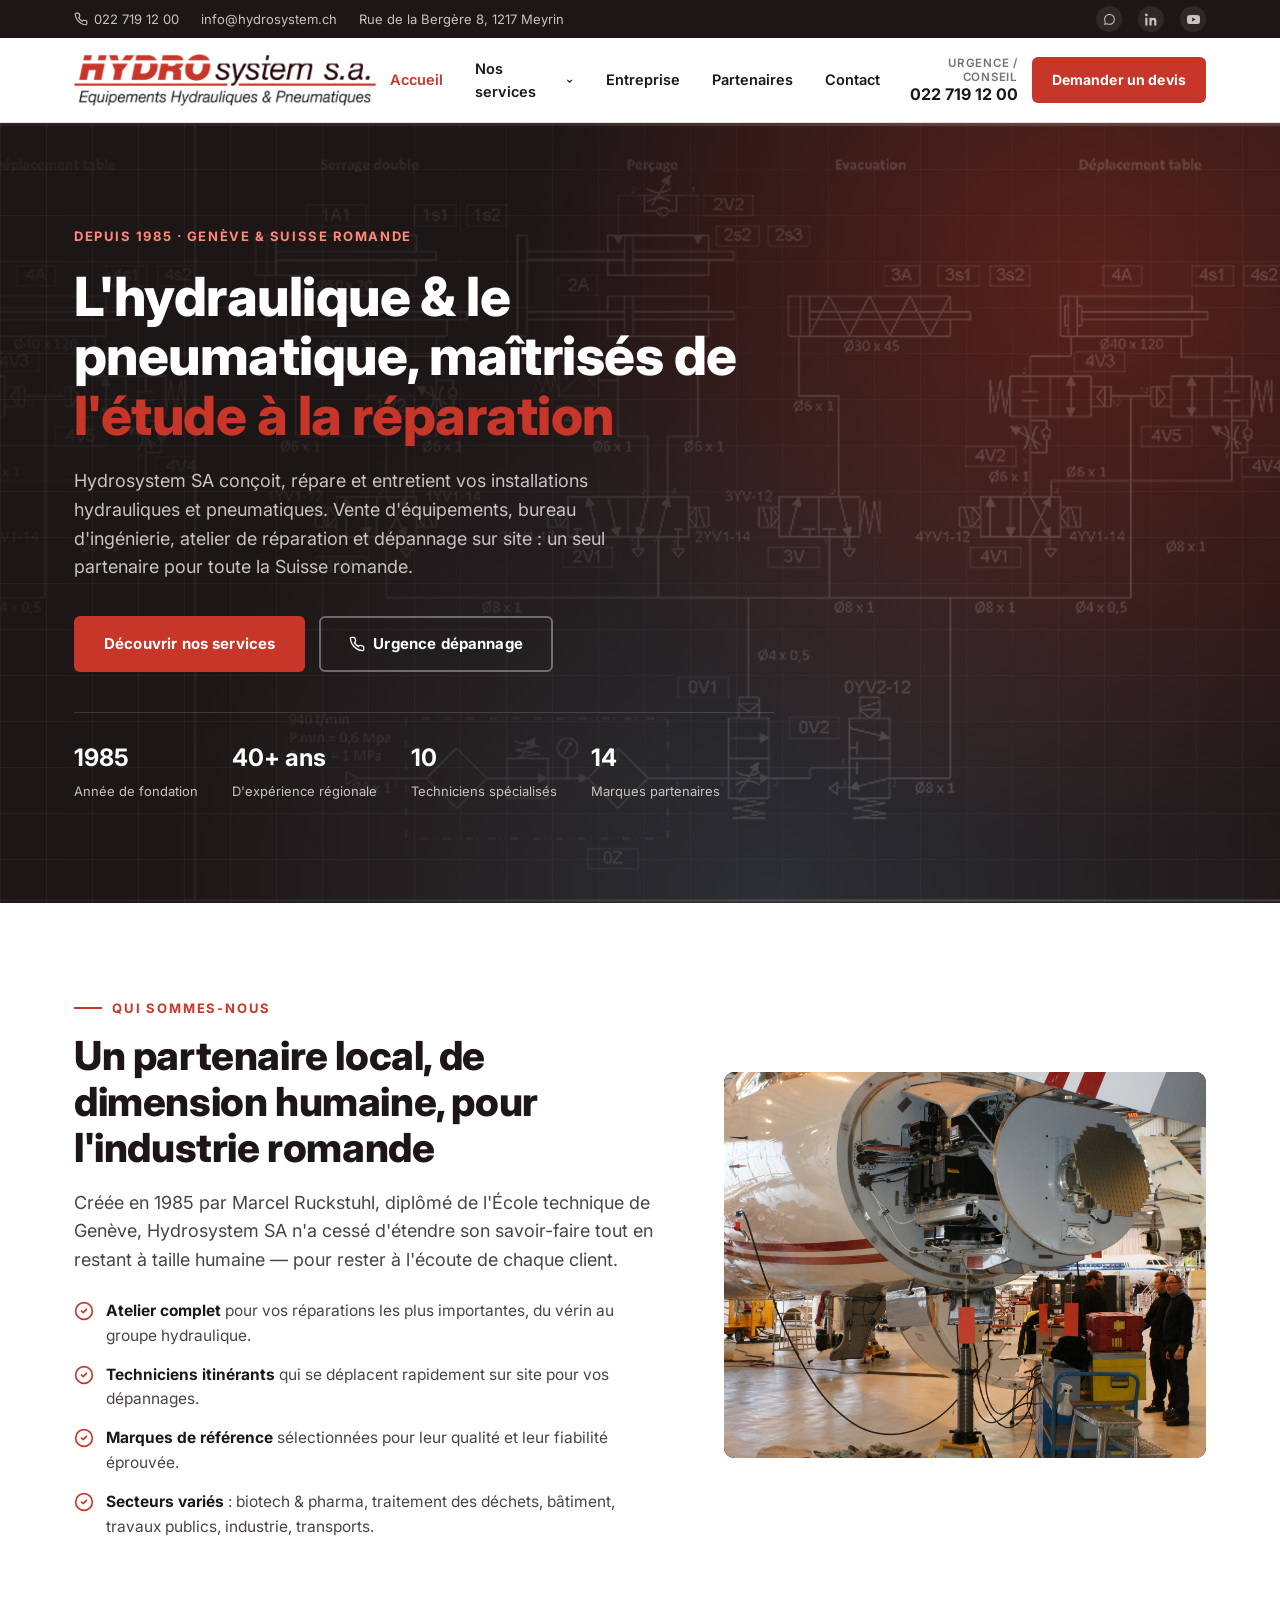
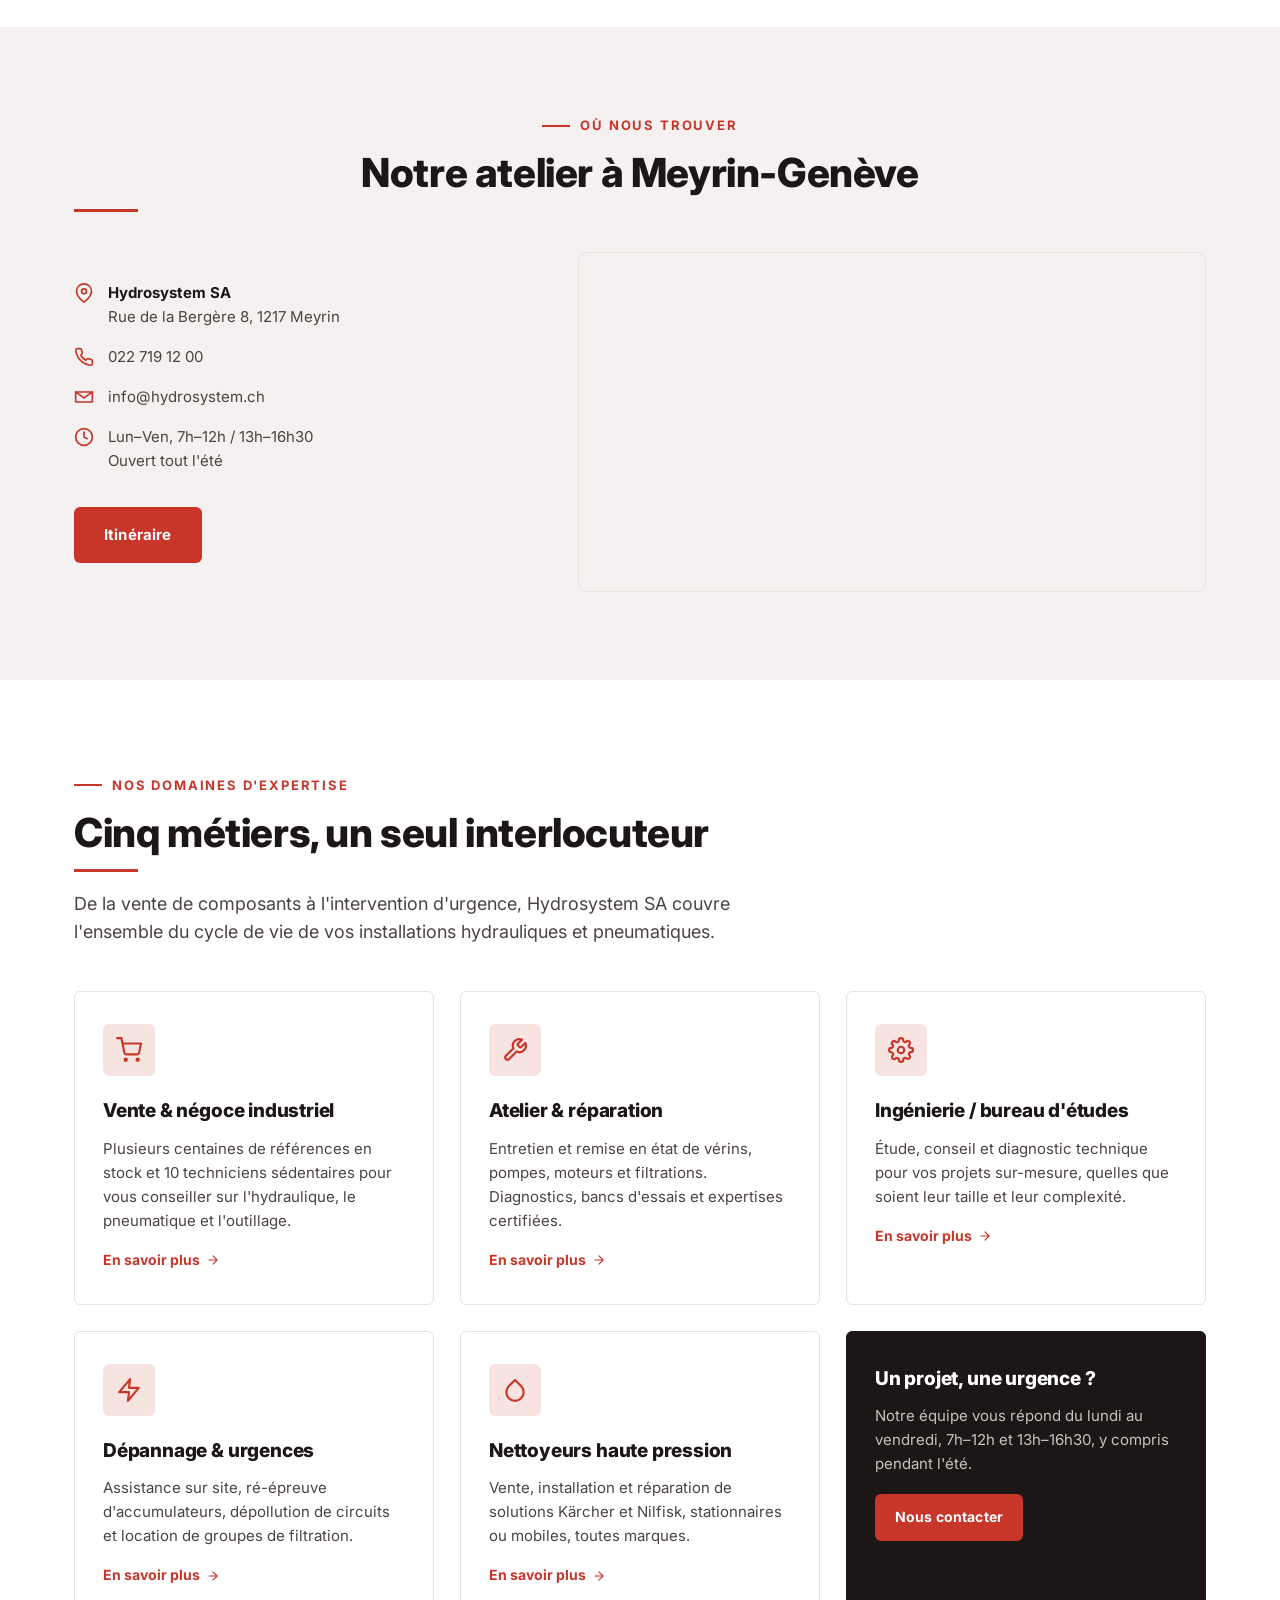
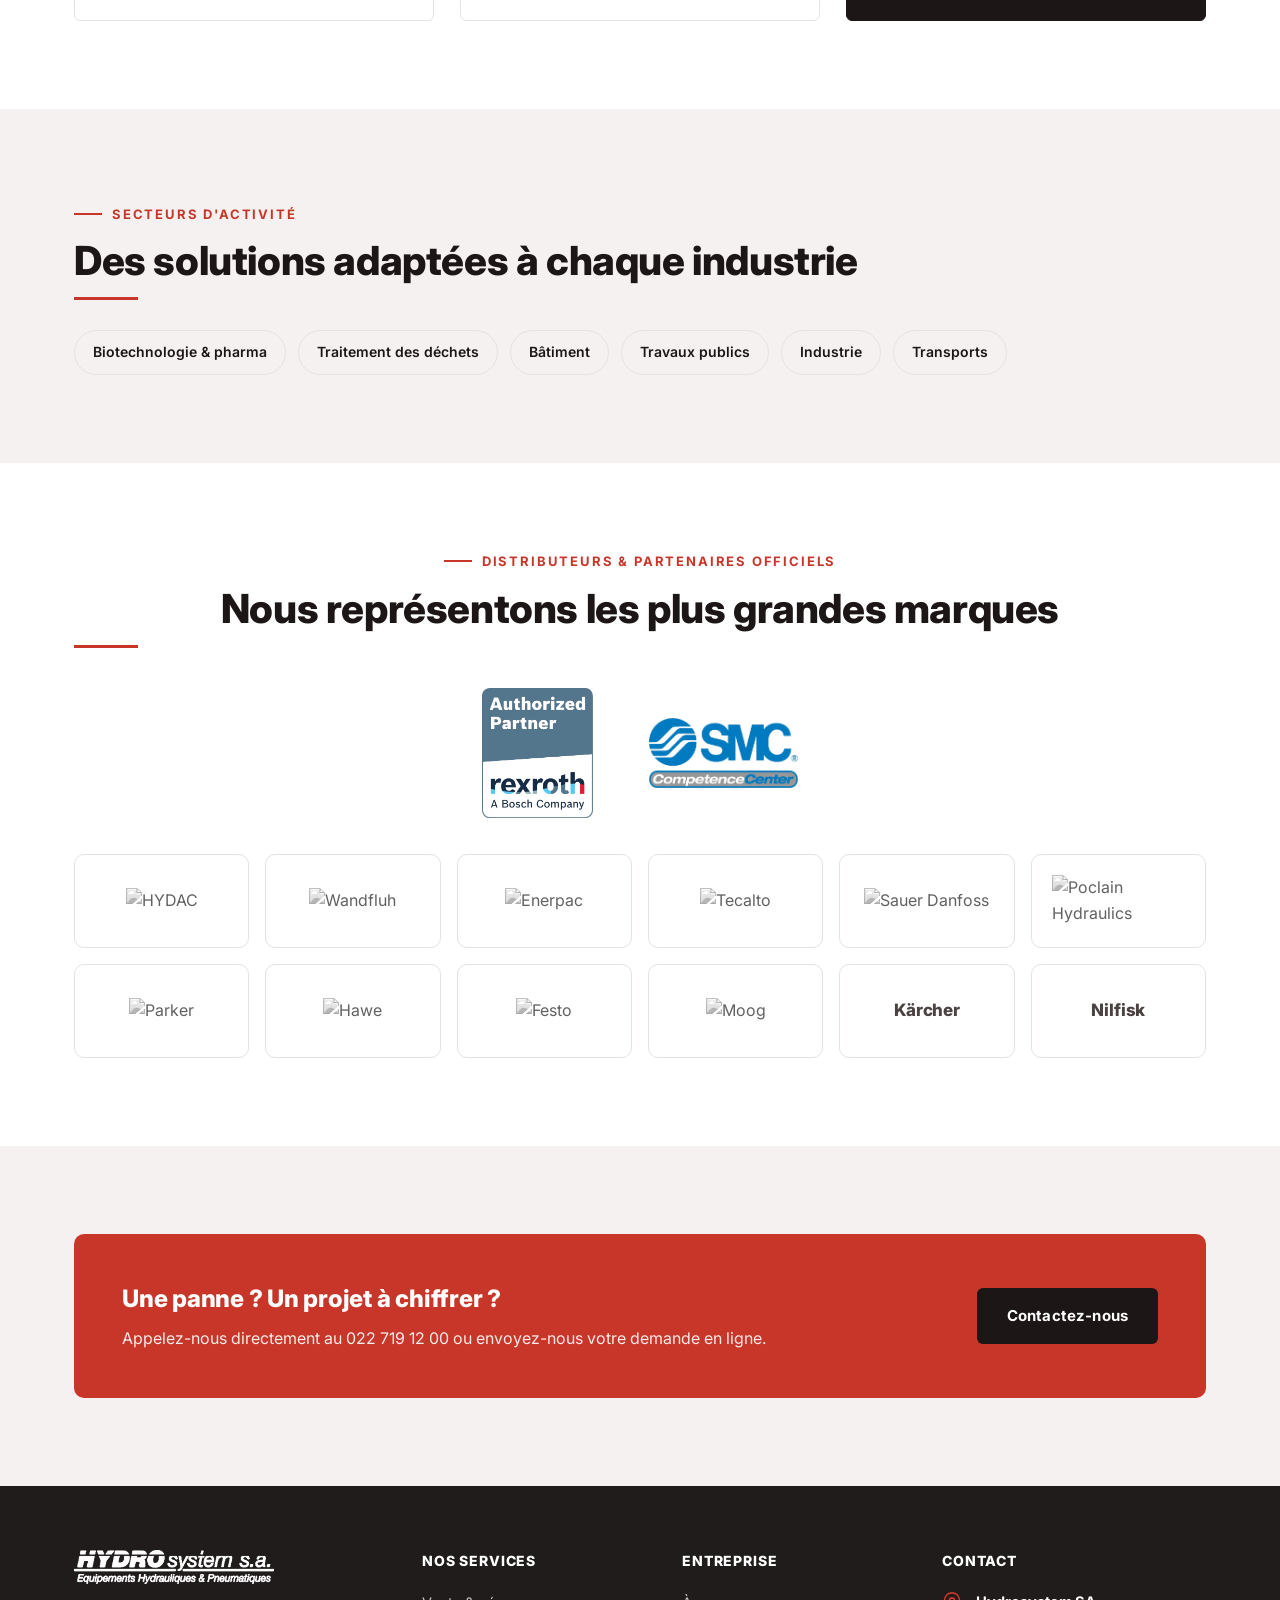
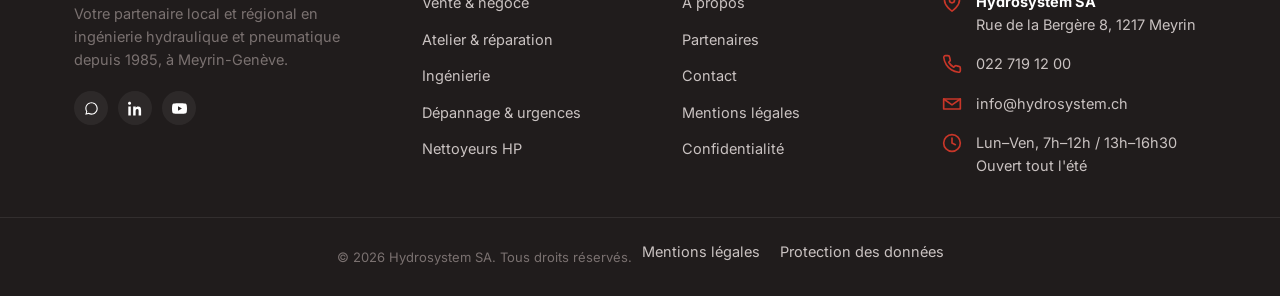
==== commit de51c652: "Add files via upload" ====
--- a/index.html
+++ b/index.html
@@ -265,8 +265,8 @@
         <div class="brand-logo"><img src="https://le-de.cdn-website.com/58af6db724e84c0dbea5b106b1cddc82/dms3rep/multi/opt/Hawe-1920w.png" alt="Hawe" loading="lazy"></div>
         <div class="brand-logo"><img src="https://de.cdn-website.com/58af6db724e84c0dbea5b106b1cddc82/dms3rep/multi/Festo-Logo.wine.svg" alt="Festo" loading="lazy"></div>
         <div class="brand-logo"><img src="https://le-de.cdn-website.com/58af6db724e84c0dbea5b106b1cddc82/dms3rep/multi/opt/Moog-1920w.png" alt="Moog" loading="lazy"></div>
-        <div class="brand-logo"><img src="https://le-de.cdn-website.com/58af6db724e84c0dbea5b106b1cddc82/dms3rep/multi/opt/karcher_gris-1920w.jpg" alt="Kärcher" loading="lazy"></div>
-        <div class="brand-logo"><img src="https://le-de.cdn-website.com/58af6db724e84c0dbea5b106b1cddc82/dms3rep/multi/opt/nilfsit-1920w.jpg" alt="Nilfisk" loading="lazy"></div>
+        <div class="brand-logo brand-logo--text"><span>Kärcher</span></div>
+        <div class="brand-logo brand-logo--text"><span>Nilfisk</span></div>
       </div>
     </div>
   </section>
--- a/style.css
+++ b/style.css
@@ -299,20 +299,26 @@
   -webkit-mask-image: linear-gradient(to right, rgba(0,0,0,1), rgba(0,0,0,0.5) 55%, rgba(0,0,0,0.75));
   mask-image: linear-gradient(to right, rgba(0,0,0,1), rgba(0,0,0,0.5) 55%, rgba(0,0,0,0.75));
 }
-.hero::after {
+.hero::after,
+.pagehead::after {
   content: "";
   position: absolute;
-  top: 0; right: 0; bottom: 0;
-  width: 68%;
-  background: url('schema-hydraulique.png') no-repeat right -60px center;
-  background-size: contain;
+  inset: 0;
+  background-image: url('schema-hydraulique.png');
+  background-repeat: repeat-x;
+  background-position: center right;
   opacity: 0.17;
-  -webkit-mask-image: linear-gradient(to left, rgba(0,0,0,1) 18%, rgba(0,0,0,0) 88%);
-  mask-image: linear-gradient(to left, rgba(0,0,0,1) 18%, rgba(0,0,0,0) 88%);
+  -webkit-mask-image: linear-gradient(to right, rgba(0,0,0,0.28), rgba(0,0,0,0.5) 38%, rgba(0,0,0,1) 72%);
+  mask-image: linear-gradient(to right, rgba(0,0,0,0.28), rgba(0,0,0,0.5) 38%, rgba(0,0,0,1) 72%);
   pointer-events: none;
   z-index: 1;
 }
-@media (max-width: 900px) { .hero::after { display: none; } }
+.hero::after { background-size: auto 100%; }
+.pagehead::after { background-size: auto 420px; background-position: center; }
+@media (max-width: 900px) {
+  .hero::after, .pagehead::after { opacity: 0.10; }
+  .pagehead::after { background-size: auto 300px; }
+}
 .hero .container { position: relative; z-index: 2; }
 .hero__content { max-width: 700px; }
 .hero__eyebrow {
@@ -782,6 +788,14 @@
   transition: filter .25s, opacity .25s;
 }
 .brand-logo:hover img { filter: grayscale(0); opacity: 1; }
+.brand-logo--text span {
+  font-weight: 800;
+  font-size: 17px;
+  letter-spacing: -0.01em;
+  color: var(--gray-700);
+  transition: color .2s;
+}
+.brand-logo--text:hover span { color: var(--ink); }
 @media (max-width: 560px) {
   .brand-logos { grid-template-columns: repeat(auto-fill, minmax(120px, 1fr)); gap: 12px; }
   .brand-logo { height: 76px; padding: 12px 14px; }
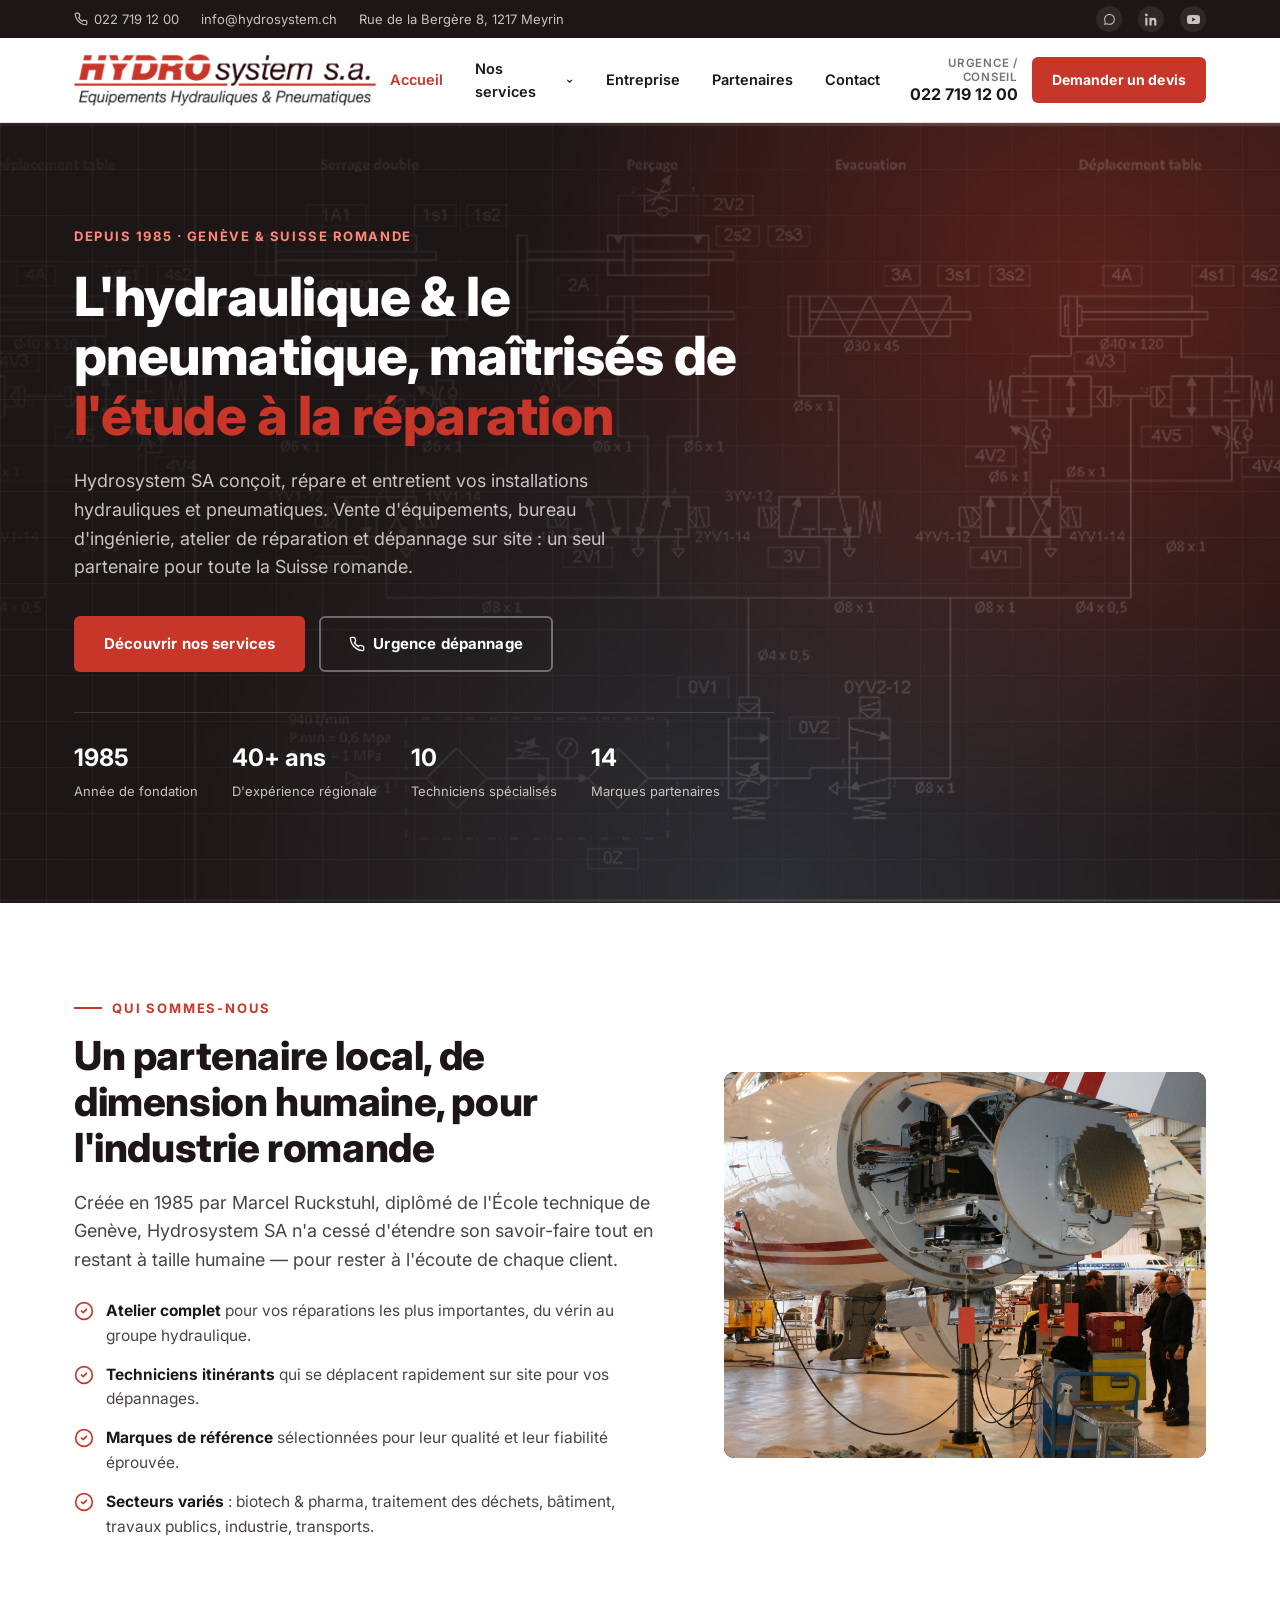
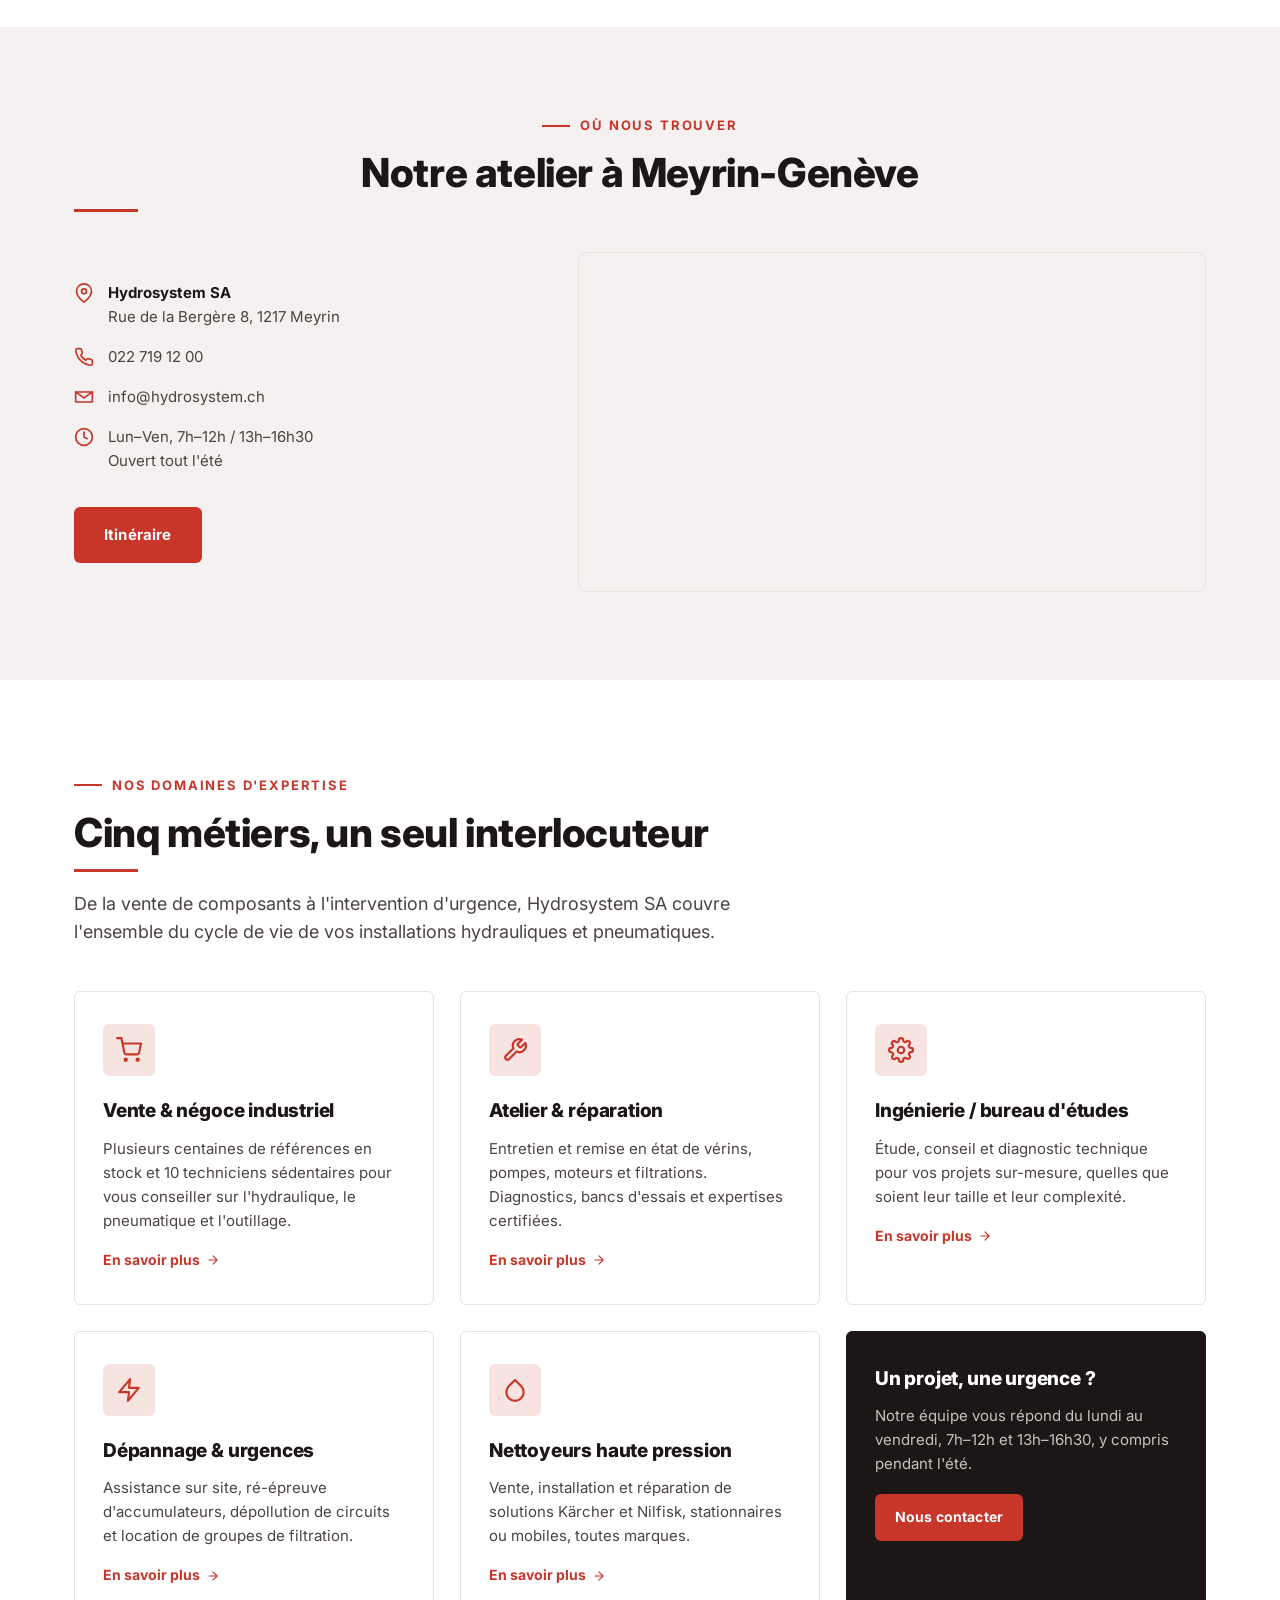
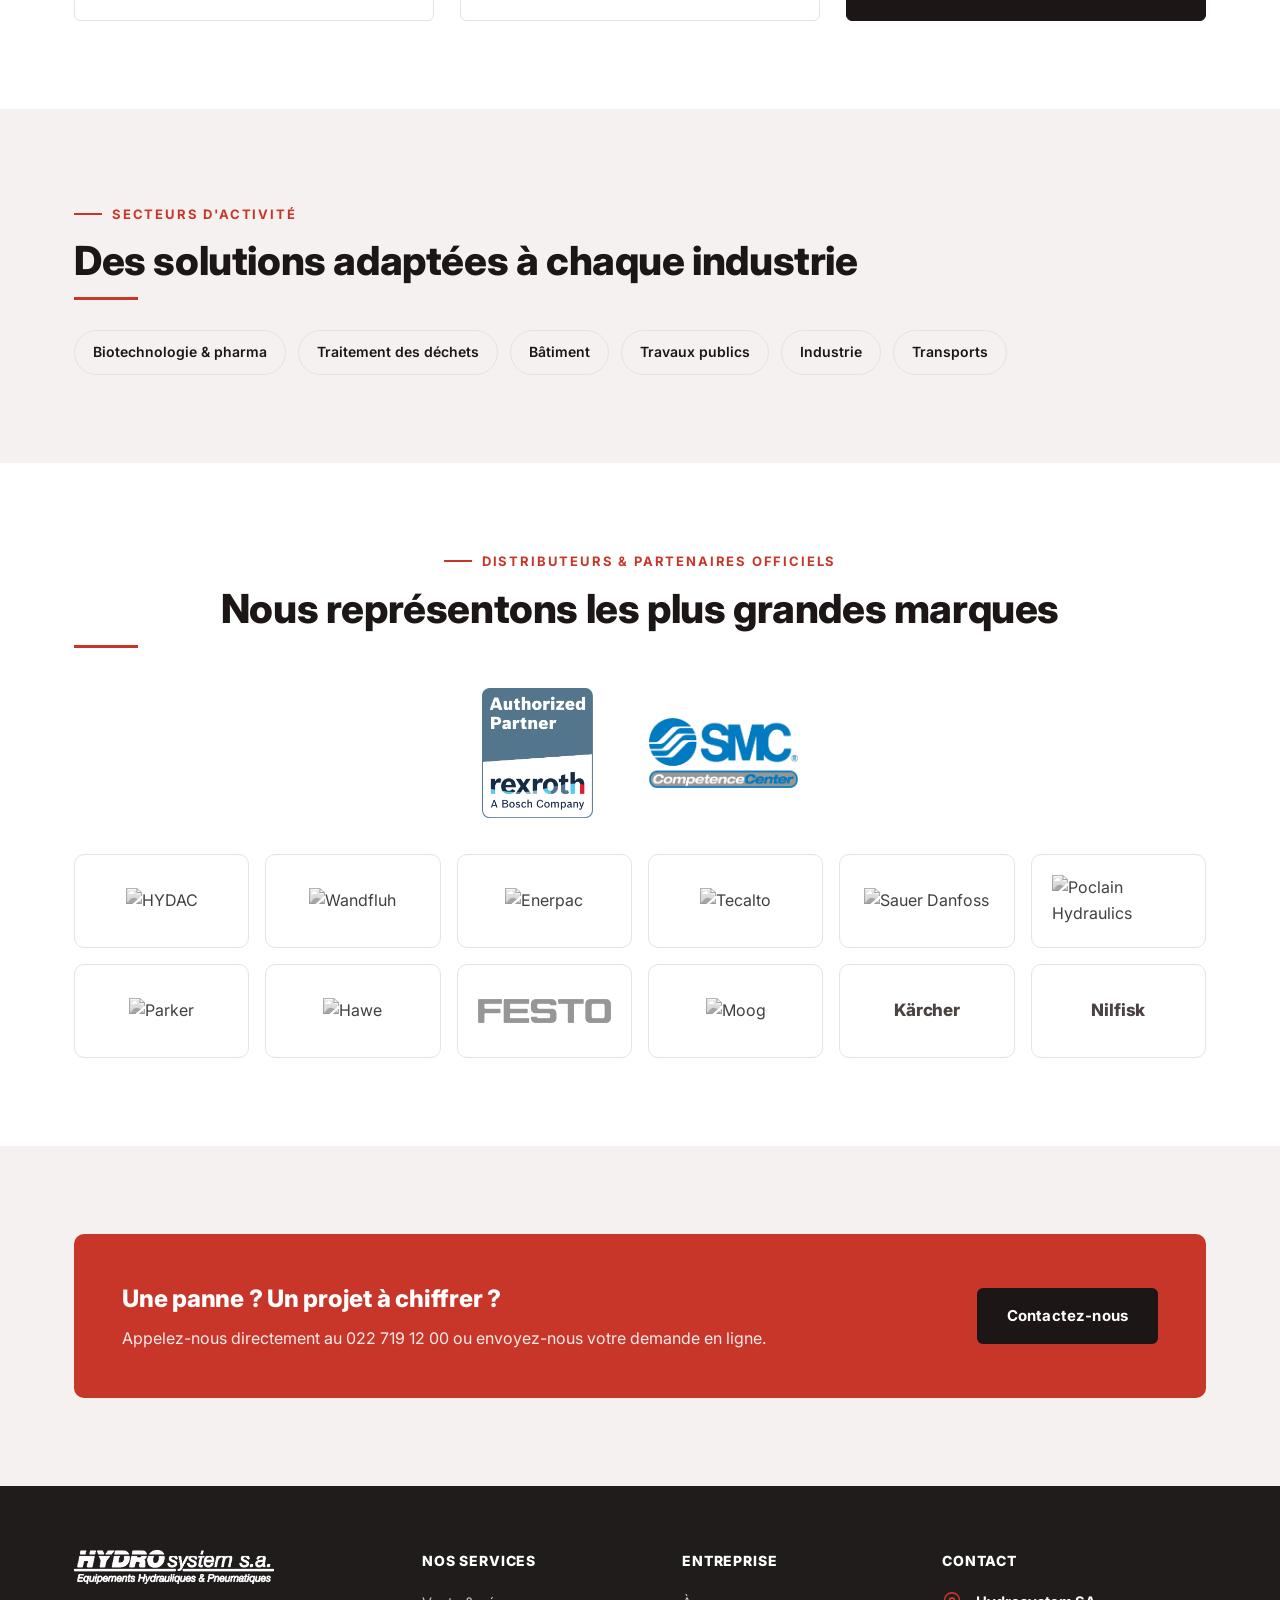
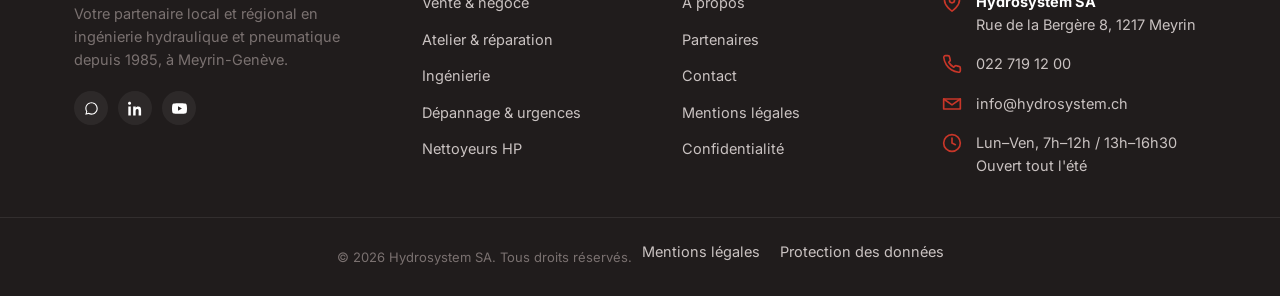
==== commit 70434066: "Add files via upload" ====
--- a/index.html
+++ b/index.html
@@ -263,7 +263,7 @@
         <div class="brand-logo"><img src="https://le-de.cdn-website.com/58af6db724e84c0dbea5b106b1cddc82/dms3rep/multi/opt/poclain-hydraulics-1920w.png" alt="Poclain Hydraulics" loading="lazy"></div>
         <div class="brand-logo"><img src="https://le-de.cdn-website.com/58af6db724e84c0dbea5b106b1cddc82/dms3rep/multi/opt/Parker-1920w.jpg" alt="Parker" loading="lazy"></div>
         <div class="brand-logo"><img src="https://le-de.cdn-website.com/58af6db724e84c0dbea5b106b1cddc82/dms3rep/multi/opt/Hawe-1920w.png" alt="Hawe" loading="lazy"></div>
-        <div class="brand-logo"><img src="https://de.cdn-website.com/58af6db724e84c0dbea5b106b1cddc82/dms3rep/multi/Festo-Logo.wine.svg" alt="Festo" loading="lazy"></div>
+        <div class="brand-logo"><img src="festo-logo.png" alt="Festo" loading="lazy"></div>
         <div class="brand-logo"><img src="https://le-de.cdn-website.com/58af6db724e84c0dbea5b106b1cddc82/dms3rep/multi/opt/Moog-1920w.png" alt="Moog" loading="lazy"></div>
         <div class="brand-logo brand-logo--text"><span>Kärcher</span></div>
         <div class="brand-logo brand-logo--text"><span>Nilfisk</span></div>
--- a/style.css
+++ b/style.css
@@ -784,7 +784,7 @@
   height: auto;
   object-fit: contain;
   filter: grayscale(100%);
-  opacity: .68;
+  opacity: .82;
   transition: filter .25s, opacity .25s;
 }
 .brand-logo:hover img { filter: grayscale(0); opacity: 1; }
